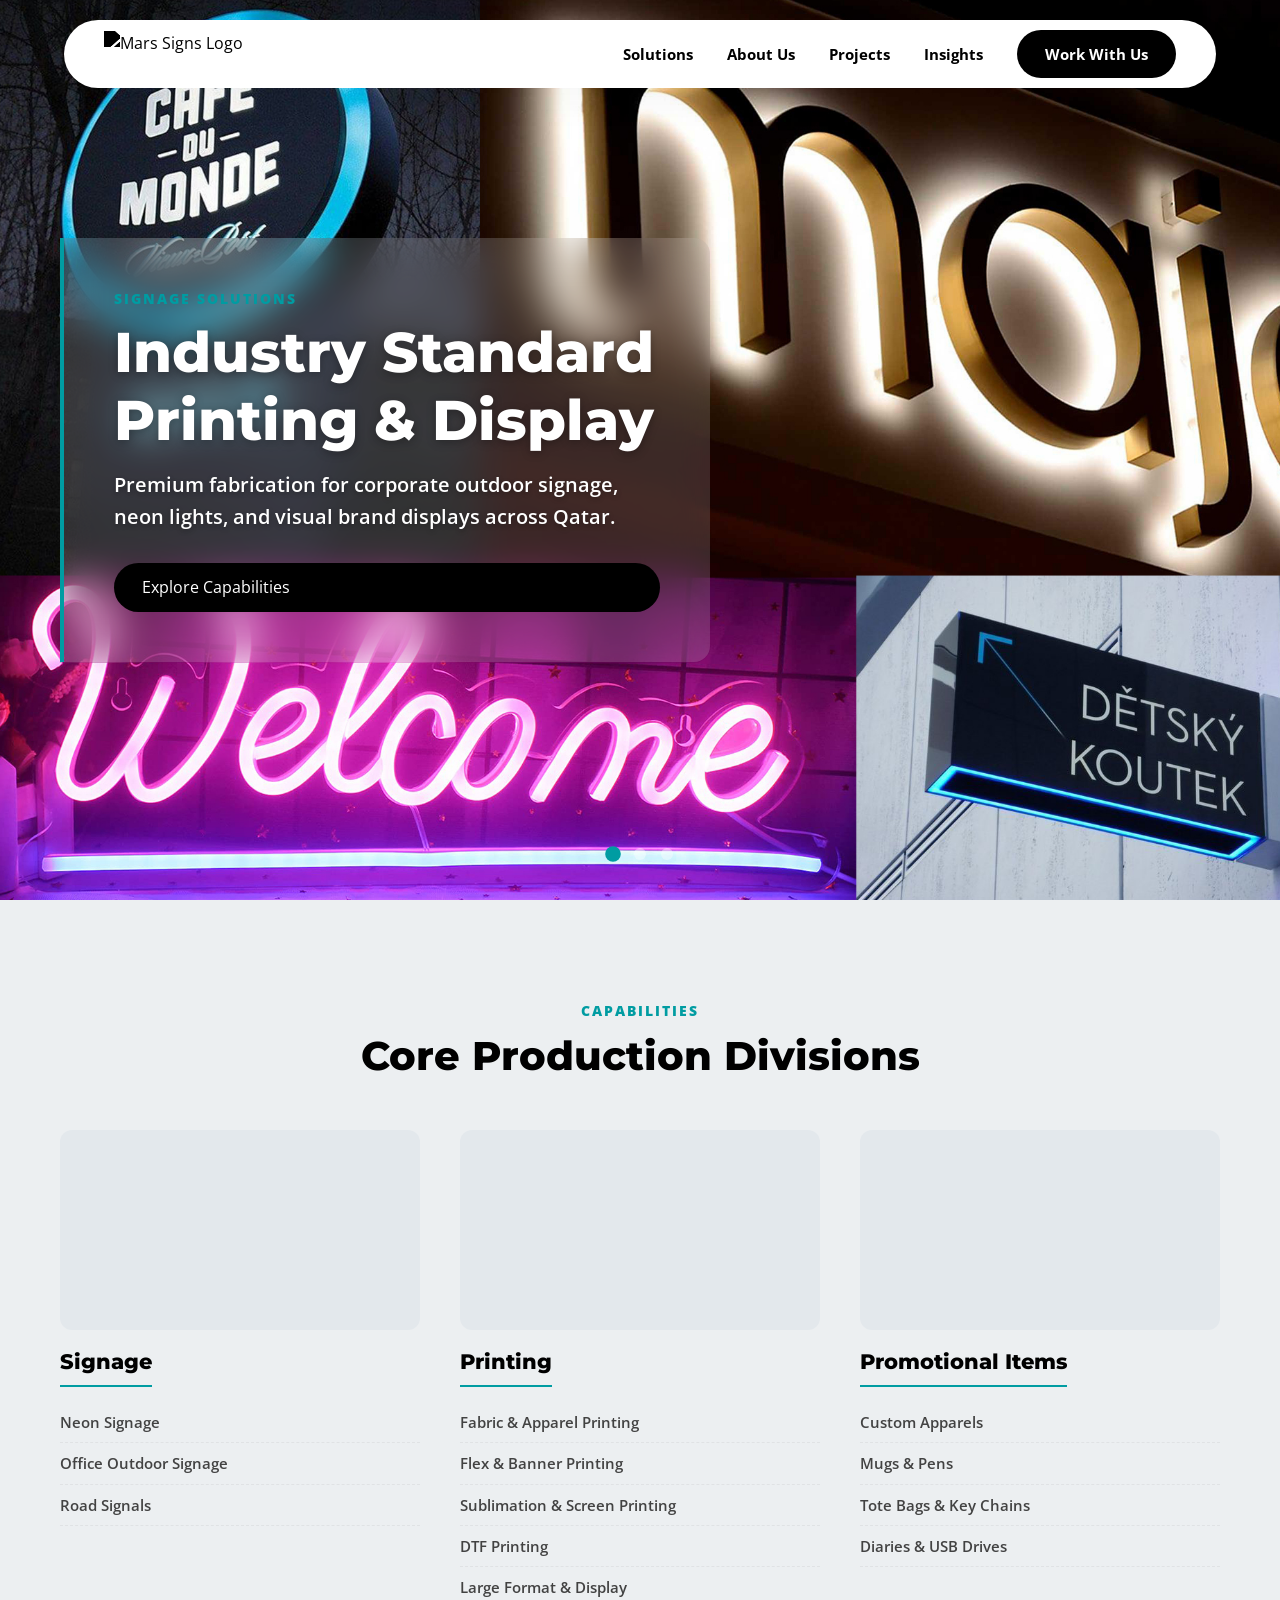
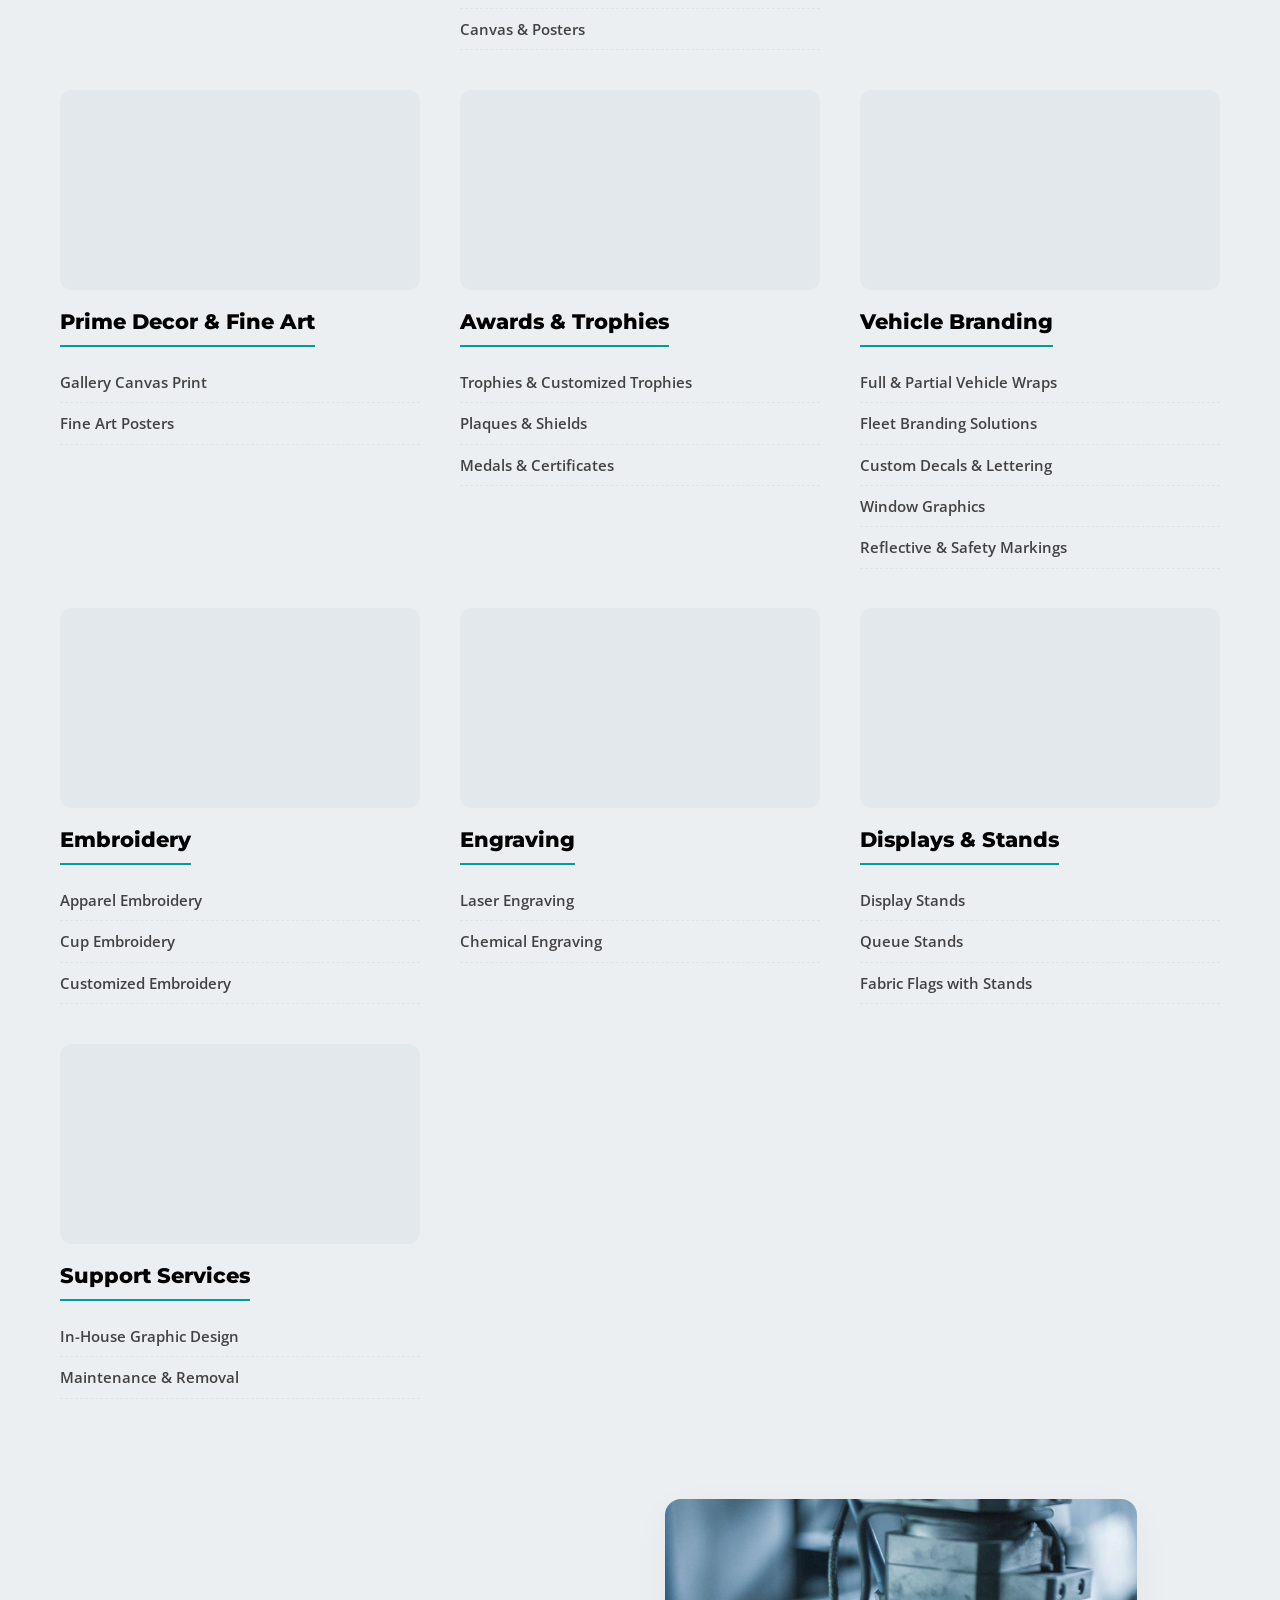
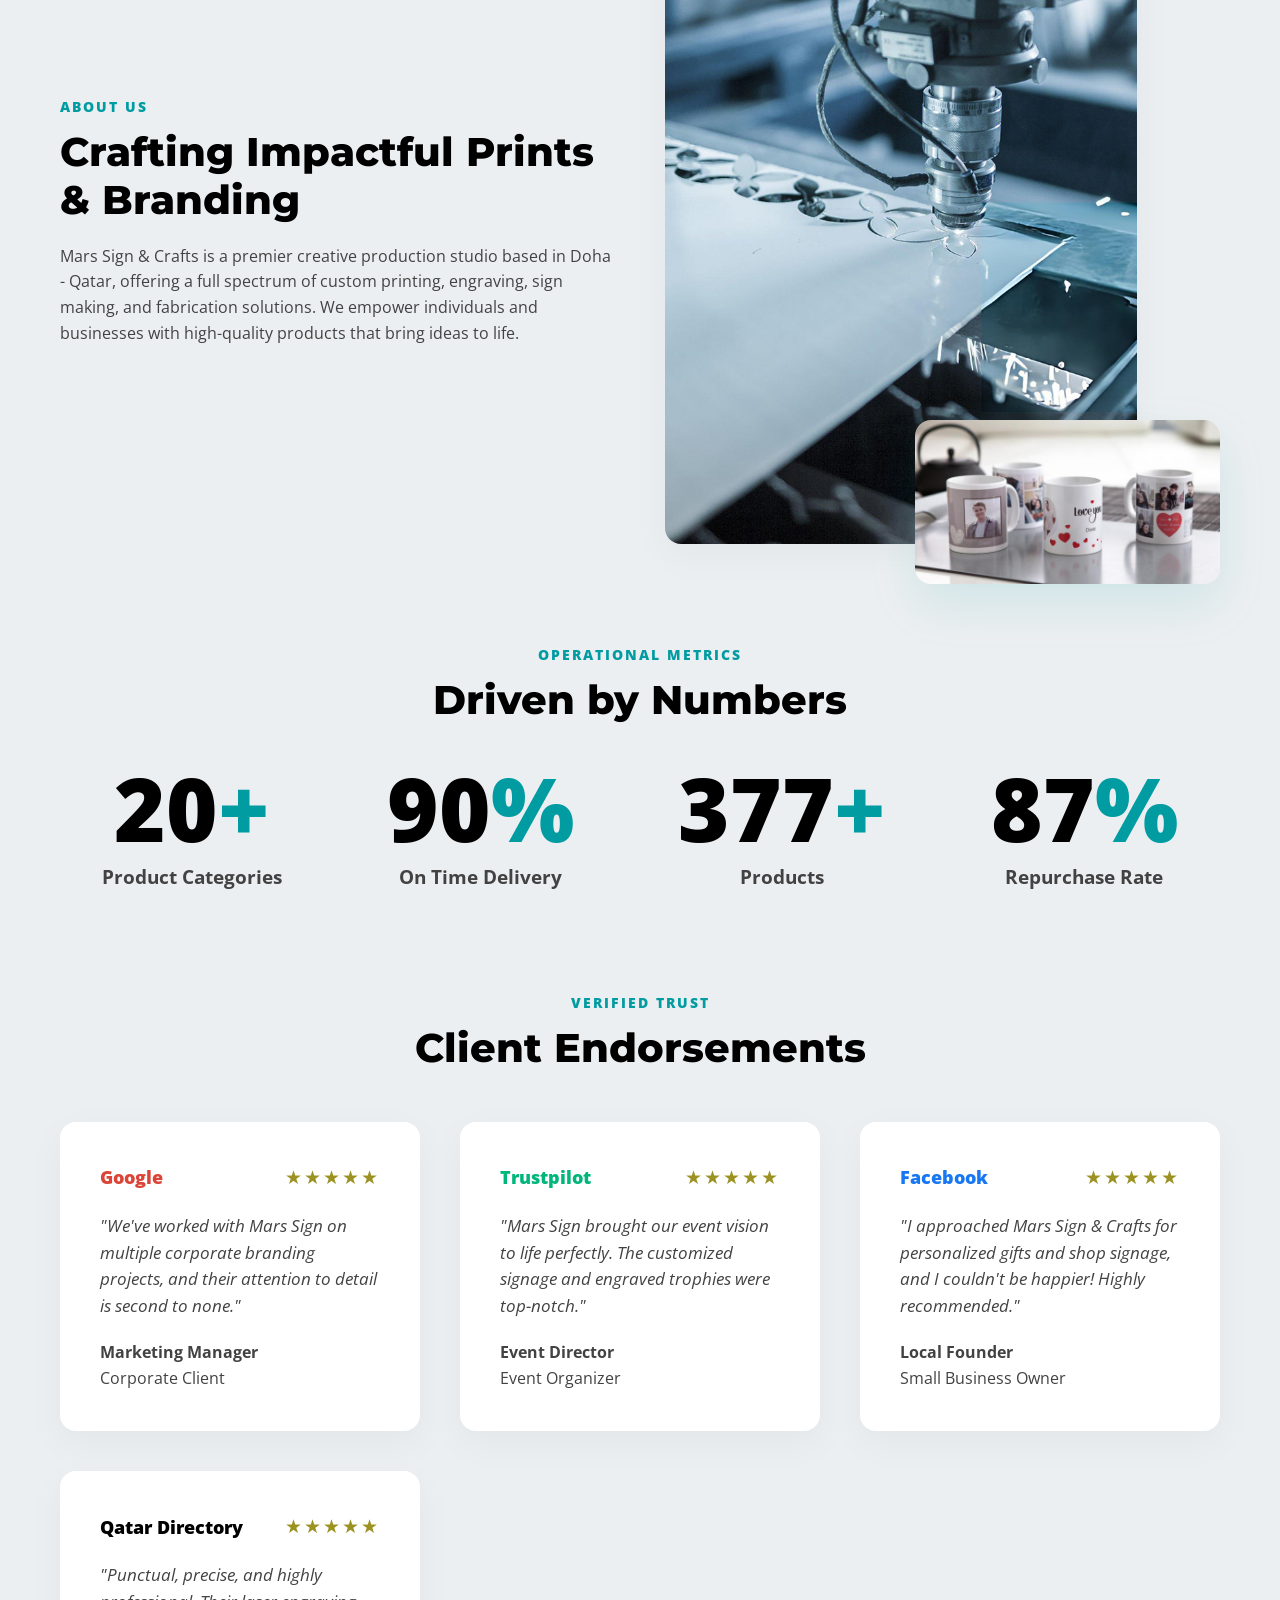
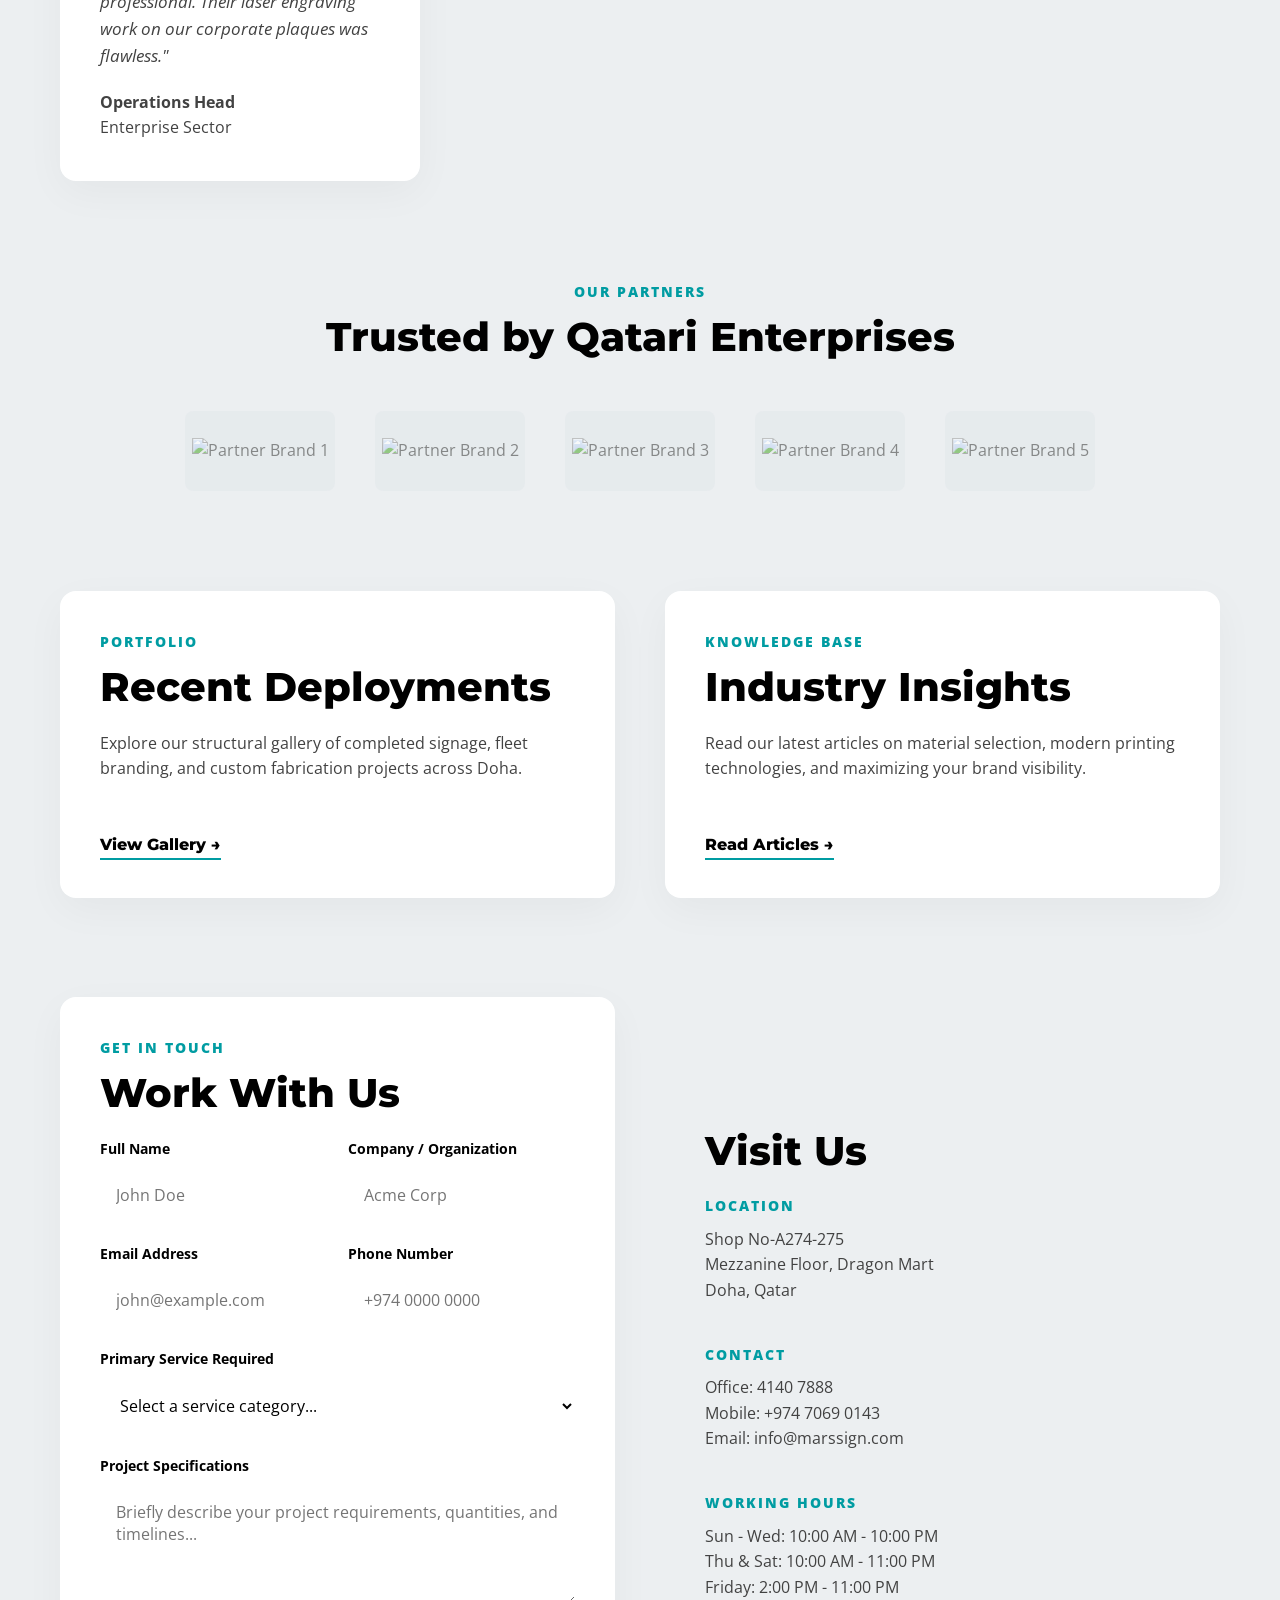
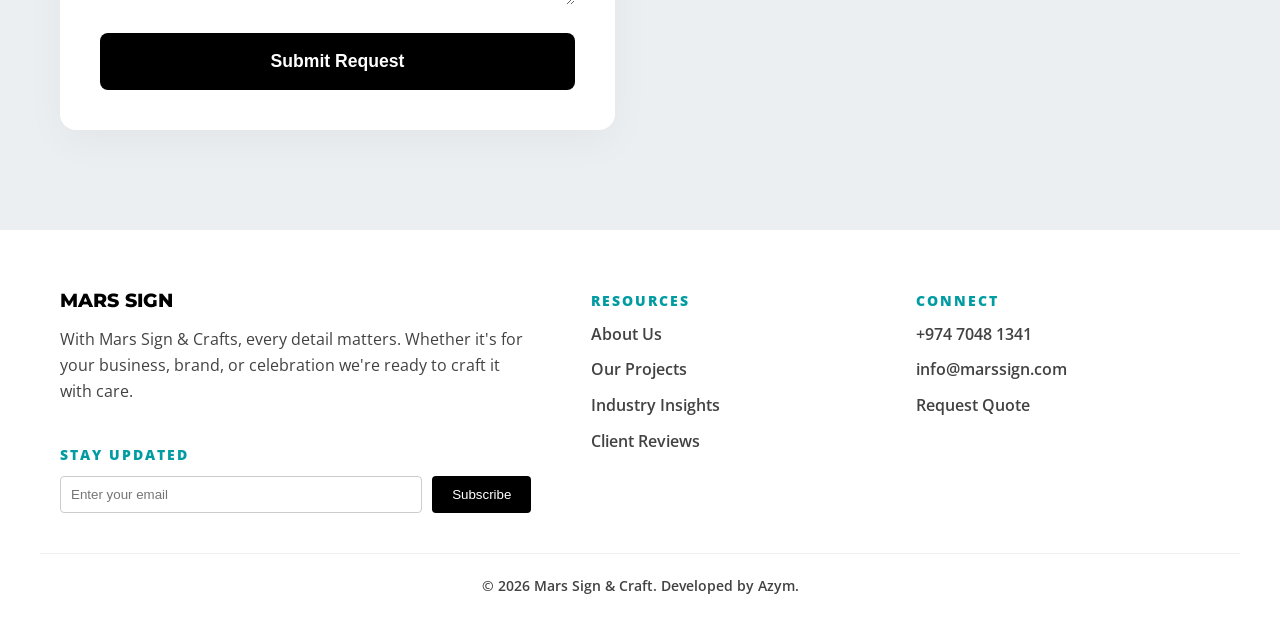
==== index.html @ 86142256 "new" ====
<!DOCTYPE html>
<html lang="en">
<head>
    <meta charset="UTF-8">
    <meta name="viewport" content="width=device-width, initial-scale=1">
    <title>Mars Sign & Craft | Signage, Mementos, Laser Engraving in Qatar</title>
    <meta name="description" content="Leading signage & fabrication company in Qatar - 3D signs, LED, digital printing, awards, laser engraving, CNC & custom fabrication.">
    
    <link rel="preconnect" href="https://fonts.googleapis.com">
    <link rel="preconnect" href="https://fonts.gstatic.com" crossorigin>
    <link href="https://fonts.googleapis.com/css2?family=Montserrat:wght@700;800&family=Open+Sans:wght@400;600&display=swap" rel="stylesheet">
    <link rel="stylesheet" href="style.css">
</head>
<body>

    <!-- Floating Curved Header -->
    <header id="main-header" class="floating-header">
        <div class="header-container">
            <a href="/" class="logo" aria-label="Mars Signs Home">
                <img src="https://marssigns.com/wp-content/uploads/2024/09/marssigns.png" alt="Mars Signs Logo" width="172" height="47" class="brand-logo">
            </a>
            <nav class="primary-nav">
                <a href="#solutions">Solutions</a>
                <a href="#about">About Us</a>
                <a href="/projects.html">Projects</a>
                <a href="/blog.html">Insights</a>
                <a href="#contact" class="btn-primary">Work With Us</a>
            </nav>
        </div>
    </header>

    <main>
        <!-- AUTO-PLAYING HERO CAROUSEL -->
        <section class="hero-carousel" id="hero">
            
            <div class="carousel-slide active">
                <div class="slide-image" style="background-image: url('/images/1920/20310649/hero1-3lc89tM31eQ0LFJB43EQIQ.jpg');"></div>
                <div class="container hero-content-wrapper">
                    <!-- Left-anchored, enlarged blurred card -->
                    <div class="blurred-card hero-text-card">
                        <p class="section-tag">SIGNAGE SOLUTIONS</p>
                        <h1 class="hero-title">Industry Standard Printing & Display</h1>
                        <p class="hero-desc">Premium fabrication for corporate outdoor signage, neon lights, and visual brand displays across Qatar.</p>
                        <a href="#solutions" class="btn-primary">Explore Capabilities</a>
                    </div>
                </div>
            </div>

            <div class="carousel-slide">
                <div class="slide-image" style="background-image: url('/images/1920/21343615/hero2-y1Uhj4rddDqx_7s7vuwSlA.jpg');"></div>
                <div class="container hero-content-wrapper">
                    <div class="blurred-card hero-text-card">
                        <p class="section-tag">HONOR CRAFT</p>
                        <h1 class="hero-title">Bespoke Recognition & Awards</h1>
                        <p class="hero-desc">Customized trophies, medals, and precision-cut plaques designed to celebrate elite corporate success.</p>
                        <a href="#solutions" class="btn-primary">Explore Capabilities</a>
                    </div>
                </div>
            </div>

            <div class="carousel-slide">
                <div class="slide-image" style="background-image: url('/images/1920/21343633/hero3-JCdHeGdqFXvNzEjaSs8ZBg.jpg');"></div>
                <div class="container hero-content-wrapper">
                    <div class="blurred-card hero-text-card">
                        <p class="section-tag">CUSTOM FABRICATION</p>
                        <h1 class="hero-title">Laser Engraving & Personalization</h1>
                        <p class="hero-desc">State-of-the-art laser finishing and chemical engraving for all your unique structural branding essentials.</p>
                        <a href="#solutions" class="btn-primary">Explore Capabilities</a>
                    </div>
                </div>
            </div>

            <div class="carousel-controls">
                <button class="control-dot active" aria-label="Slide 1"></button>
                <button class="control-dot" aria-label="Slide 2"></button>
                <button class="control-dot" aria-label="Slide 3"></button>
            </div>
        </section>

        <!-- CORE SOLUTIONS (Renamed to reduce repetition) -->
        <section class="container mt-100" id="solutions">
            <div class="text-center reveal-fade mb-50">
                <p class="section-tag">CAPABILITIES</p>
                <h2 class="section-title">Core Production Divisions</h2>
            </div>
            
            <div class="grid-container">
                <article class="transparent-card reveal-fade">
                    <div class="image-placeholder"></div>
                    <div class="card-content">
                        <h3 class="card-title">Signage</h3>
                        <ul>
                            <li>Neon Signage</li>
                            <li>Office Outdoor Signage</li>
                            <li>Road Signals</li>
                        </ul>
                    </div>
                </article>

                <article class="transparent-card reveal-fade">
                    <div class="image-placeholder"></div>
                    <div class="card-content">
                        <h3 class="card-title">Printing</h3>
                        <ul>
                            <li>Fabric & Apparel Printing</li>
                            <li>Flex & Banner Printing</li>
                            <li>Sublimation & Screen Printing</li>
                            <li>DTF Printing</li>
                            <li>Large Format & Display</li>
                            <li>Canvas & Posters</li>
                        </ul>
                    </div>
                </article>

                <article class="transparent-card reveal-fade">
                    <div class="image-placeholder"></div>
                    <div class="card-content">
                        <h3 class="card-title">Promotional Items</h3>
                        <ul>
                            <li>Custom Apparels</li>
                            <li>Mugs & Pens</li>
                            <li>Tote Bags & Key Chains</li>
                            <li>Diaries & USB Drives</li>
                        </ul>
                    </div>
                </article>

                <article class="transparent-card reveal-fade">
                    <div class="image-placeholder"></div>
                    <div class="card-content">
                        <h3 class="card-title">Prime Decor & Fine Art</h3>
                        <ul>
                            <li>Gallery Canvas Print</li>
                            <li>Fine Art Posters</li>
                        </ul>
                    </div>
                </article>

                <article class="transparent-card reveal-fade">
                    <div class="image-placeholder"></div>
                    <div class="card-content">
                        <h3 class="card-title">Awards & Trophies</h3>
                        <ul>
                            <li>Trophies & Customized Trophies</li>
                            <li>Plaques & Shields</li>
                            <li>Medals & Certificates</li>
                        </ul>
                    </div>
                </article>

                <article class="transparent-card reveal-fade">
                    <div class="image-placeholder"></div>
                    <div class="card-content">
                        <h3 class="card-title">Vehicle Branding</h3>
                        <ul>
                            <li>Full & Partial Vehicle Wraps</li>
                            <li>Fleet Branding Solutions</li>
                            <li>Custom Decals & Lettering</li>
                            <li>Window Graphics</li>
                            <li>Reflective & Safety Markings</li>
                        </ul>
                    </div>
                </article>

                <article class="transparent-card reveal-fade">
                    <div class="image-placeholder"></div>
                    <div class="card-content">
                        <h3 class="card-title">Embroidery</h3>
                        <ul>
                            <li>Apparel Embroidery</li>
                            <li>Cup Embroidery</li>
                            <li>Customized Embroidery</li>
                        </ul>
                    </div>
                </article>

                <article class="transparent-card reveal-fade">
                    <div class="image-placeholder"></div>
                    <div class="card-content">
                        <h3 class="card-title">Engraving</h3>
                        <ul>
                            <li>Laser Engraving</li>
                            <li>Chemical Engraving</li>
                        </ul>
                    </div>
                </article>

                <article class="transparent-card reveal-fade">
                    <div class="image-placeholder"></div>
                    <div class="card-content">
                        <h3 class="card-title">Displays & Stands</h3>
                        <ul>
                            <li>Display Stands</li>
                            <li>Queue Stands</li>
                            <li>Fabric Flags with Stands</li>
                        </ul>
                    </div>
                </article>

                <article class="transparent-card reveal-fade">
                    <div class="image-placeholder"></div>
                    <div class="card-content">
                        <h3 class="card-title">Support Services</h3>
                        <ul>
                            <li>In-House Graphic Design</li>
                            <li>Maintenance & Removal</li>
                        </ul>
                    </div>
                </article>
            </div>
        </section>

        <!-- ABOUT US -->
        <section class="container layout-grid mt-100" id="about">
            <div class="reveal-fade">
                <p class="section-tag">ABOUT US</p>
                <h2 class="section-title">Crafting Impactful Prints & Branding</h2>
                <p class="section-text">Mars Sign & Crafts is a premier creative production studio based in Doha - Qatar, offering a full spectrum of custom printing, engraving, sign making, and fabrication solutions. We empower individuals and businesses with high-quality products that bring ideas to life.</p>
            </div>
            <div class="image-stack reveal-fade">
                <img src="/images/690/20311753/about-img-bJDGSFu6x6q4_xgFaM92vQ.jpg" alt="Our workshop" class="img-main" loading="lazy">
                <img src="/images/660/20313425/about-img-pprinted-mugs-rQmVnCX6D2Kyp78JpXd5ag.jpg" alt="Printed merchandise samples" class="img-secondary" loading="lazy">
            </div>
        </section>

        <!-- STATS -->
        <section class="container mt-100 mb-100" id="metrics">
            <div class="text-center reveal-fade">
                <p class="section-tag">OPERATIONAL METRICS</p>
                <h2 class="section-title">Driven by Numbers</h2>
                
                <div class="stats-grid mt-40">
                    <div class="transparent-stat">
                        <span class="stat-num" data-target="20">0</span><span class="stat-plus">+</span>
                        <span class="stat-label">Product Categories</span>
                    </div>
                    <div class="transparent-stat">
                        <span class="stat-num" data-target="99">0</span><span class="stat-plus">%</span>
                        <span class="stat-label">On Time Delivery</span>
                    </div>
                    <div class="transparent-stat">
                        <span class="stat-num" data-target="500">0</span><span class="stat-plus">+</span>
                        <span class="stat-label">Products</span>
                    </div>
                    <div class="transparent-stat">
                        <span class="stat-num" data-target="85">0</span><span class="stat-plus">%</span>
                        <span class="stat-label">Repurchase Rate</span>
                    </div>
                </div>
            </div>
        </section>

        <!-- REVIEWS -->
        <section class="container mt-100" id="proof">
            <div class="text-center reveal-fade mb-50">
                <p class="section-tag">VERIFIED TRUST</p>
                <h2 class="section-title">Client Endorsements</h2>
            </div>
            <div class="grid-container reveal-fade">
                <blockquote class="review-card">
                    <div class="review-header">
                        <span class="platform-name google">Google</span>
                        <div class="rating">★★★★★</div>
                    </div>
                    <p class="review-text">"We've worked with Mars Sign on multiple corporate branding projects, and their attention to detail is second to none."</p>
                    <footer>
                        <strong>Marketing Manager</strong><br>
                        <span>Corporate Client</span>
                    </footer>
                </blockquote>
                
                <blockquote class="review-card">
                    <div class="review-header">
                        <span class="platform-name trustpilot">Trustpilot</span>
                        <div class="rating">★★★★★</div>
                    </div>
                    <p class="review-text">"Mars Sign brought our event vision to life perfectly. The customized signage and engraved trophies were top-notch."</p>
                    <footer>
                        <strong>Event Director</strong><br>
                        <span>Event Organizer</span>
                    </footer>
                </blockquote>

                <blockquote class="review-card">
                    <div class="review-header">
                        <span class="platform-name facebook">Facebook</span>
                        <div class="rating">★★★★★</div>
                    </div>
                    <p class="review-text">"I approached Mars Sign & Crafts for personalized gifts and shop signage, and I couldn't be happier! Highly recommended."</p>
                    <footer>
                        <strong>Local Founder</strong><br>
                        <span>Small Business Owner</span>
                    </footer>
                </blockquote>
                
                <blockquote class="review-card">
                    <div class="review-header">
                        <span class="platform-name qatar-dir">Qatar Directory</span>
                        <div class="rating">★★★★★</div>
                    </div>
                    <p class="review-text">"Punctual, precise, and highly professional. Their laser engraving work on our corporate plaques was flawless."</p>
                    <footer>
                        <strong>Operations Head</strong><br>
                        <span>Enterprise Sector</span>
                    </footer>
                </blockquote>
            </div>
        </section>

        <!-- NOTABLE BRANDS / PARTNERS -->
        <section class="container mt-100" id="partners">
            <div class="text-center reveal-fade mb-50">
                <p class="section-tag">OUR PARTNERS</p>
                <h2 class="section-title">Trusted by Qatari Enterprises</h2>
            </div>
            <div class="brands-grid reveal-fade">
                <!-- Replace src with actual client logos -->
                <div class="brand-logo-wrapper"><img src="/images/placeholder-logo1.svg" alt="Partner Brand 1" loading="lazy"></div>
                <div class="brand-logo-wrapper"><img src="/images/placeholder-logo2.svg" alt="Partner Brand 2" loading="lazy"></div>
                <div class="brand-logo-wrapper"><img src="/images/placeholder-logo3.svg" alt="Partner Brand 3" loading="lazy"></div>
                <div class="brand-logo-wrapper"><img src="/images/placeholder-logo4.svg" alt="Partner Brand 4" loading="lazy"></div>
                <div class="brand-logo-wrapper"><img src="/images/placeholder-logo5.svg" alt="Partner Brand 5" loading="lazy"></div>
            </div>
        </section>

        <!-- RESOURCES (Projects & Blogs Routing) -->
        <section class="container layout-grid mt-100" id="resources">
            <div class="floating-card interactive-card p-40 reveal-fade" onclick="location.href='/projects.html'">
                <p class="section-tag">PORTFOLIO</p>
                <h2 class="section-title">Recent Deployments</h2>
                <p class="mb-50">Explore our structural gallery of completed signage, fleet branding, and custom fabrication projects across Doha.</p>
                <a href="/projects.html" class="btn-secondary">View Gallery &rarr;</a>
            </div>
            <div class="floating-card interactive-card p-40 reveal-fade" onclick="location.href='/blog.html'">
                <p class="section-tag">KNOWLEDGE BASE</p>
                <h2 class="section-title">Industry Insights</h2>
                <p class="mb-50">Read our latest articles on material selection, modern printing technologies, and maximizing your brand visibility.</p>
                <a href="/blog.html" class="btn-secondary">Read Articles &rarr;</a>
            </div>
        </section>

        <!-- INFORMATIVE CONTACT SECTION -->
        <section class="container layout-grid mt-100 mb-100" id="contact">
            <div class="floating-card reveal-fade">
                <p class="section-tag">GET IN TOUCH</p>
                <h2 class="section-title">Work With Us</h2>
                <form class="minimal-form" id="contactForm" action="api.php" method="POST">
                    <div class="form-row">
                        <div class="form-group">
                            <label for="name">Full Name</label>
                            <input type="text" id="name" name="name" required placeholder="John Doe">
                        </div>
                        <div class="form-group">
                            <label for="company">Company / Organization</label>
                            <input type="text" id="company" name="company" placeholder="Acme Corp">
                        </div>
                    </div>
                    <div class="form-row">
                        <div class="form-group">
                            <label for="email">Email Address</label>
                            <input type="email" id="email" name="email" required placeholder="john@example.com">
                        </div>
                        <div class="form-group">
                            <label for="phone">Phone Number</label>
                            <input type="tel" id="phone" name="phone" required placeholder="+974 0000 0000">
                        </div>
                    </div>
                    <div class="form-group">
                        <label for="service">Primary Service Required</label>
                        <select id="service" name="service" required>
                            <option value="">Select a service category...</option>
                            <option value="Signage">Signage Solutions</option>
                            <option value="Printing">Printing Services</option>
                            <option value="Vehicle Branding">Vehicle Branding</option>
                            <option value="Awards">Awards & Mementos</option>
                            <option value="Other">Other / Custom Fabrication</option>
                        </select>
                    </div>
                    <div class="form-group">
                        <label for="details">Project Specifications</label>
                        <textarea id="details" name="details" rows="4" placeholder="Briefly describe your project requirements, quantities, and timelines..."></textarea>
                    </div>
                    <button type="submit" class="btn-submit">Submit Request</button>
                </form>
            </div>
            <div class="reveal-fade pl-40">
                <h2 class="section-title">Visit Us</h2>
                <div class="contact-details">
                    <div class="detail-item">
                        <p class="section-tag">LOCATION</p>
                        <p>Shop No-A274-275<br>Mezzanine Floor, Dragon Mart<br>Doha, Qatar</p>
                    </div>
                    <div class="detail-item mt-40">
                        <p class="section-tag">CONTACT</p>
                        <p>Office: 4140 7888<br>Mobile: +974 7069 0143<br>Email: info@marssign.com</p>
                    </div>
                    <div class="detail-item mt-40">
                        <p class="section-tag">WORKING HOURS</p>
                        <p>Sun - Wed: 10:00 AM - 10:00 PM<br>Thu & Sat: 10:00 AM - 11:00 PM<br>Friday: 2:00 PM - 11:00 PM</p>
                    </div>
                </div>
            </div>
        </section>
    </main>

    <!-- INFORMATIVE FOOTER -->
    <footer class="footer">
        <div class="container footer-grid reveal-fade">
            <div class="footer-brand">
                <h3>MARS SIGN</h3>
                <p>With Mars Sign & Crafts, every detail matters. Whether it's for your business, brand, or celebration we're ready to craft it with care.</p>
                <div class="newsletter-signup mt-40">
                    <p class="section-tag">STAY UPDATED</p>
                    <form action="api.php" method="POST" style="display:flex; gap: 10px; margin-top: 10px;">
                        <input type="email" placeholder="Enter your email" required style="padding: 10px; border-radius: 4px; border: 1px solid #ccc; width: 100%;">
                        <button type="submit" class="btn-primary" style="padding: 10px 20px; border-radius: 4px;">Subscribe</button>
                    </form>
                </div>
            </div>
            <nav class="footer-nav" style="display: grid; grid-template-columns: 1fr 1fr; gap: 20px;">
                <div class="footer-col">
                    <p class="section-tag">RESOURCES</p>
                    <ul>
                        <li><a href="#about">About Us</a></li>
                        <li><a href="/projects.html">Our Projects</a></li>
                        <li><a href="/blog.html">Industry Insights</a></li>
                        <li><a href="#proof">Client Reviews</a></li>
                    </ul>
                </div>
                <div class="footer-col">
                    <p class="section-tag">CONNECT</p>
                    <ul>
                        <li><a href="tel:+97470481341">+974 7048 1341</a></li>
                        <li><a href="mailto:info@marssign.com">info@marssign.com</a></li>
                        <li><a href="#contact">Request Quote</a></li>
                    </ul>
                </div>
            </nav>
        </div>
        <div class="footer-bottom container">
            <p>© 2026 Mars Sign & Craft. Developed by Azym.</p>
        </div>
    </footer>

    <script src="app.js"></script>
</body>
</html>
---- style.css ----
/* ==========================================================================
   MARSSIGN - MINIMALIST DESIGN SYSTEM & TRANSPARENT LAYOUTS
   ========================================================================== */

:root {
    --bg-silver: #ECEFF1;
    --pure-white: #FFFFFF;
    --text-heading: #000000;
    --text-body: #424242;
    --accent-teal: #009CA2;
    --accent-gold: #9C9221;
    --shadow-elevation: 0 12px 40px rgba(0, 0, 0, 0.04);
    --shadow-hover: 0 20px 50px rgba(0, 156, 162, 0.12);
    --input-bg: #E3E8EC;
}

* { margin: 0; padding: 0; box-sizing: border-box; border: none; }

body { background-color: var(--bg-silver); color: var(--text-body); font-family: 'Open Sans', sans-serif; line-height: 1.6; overflow-x: hidden; -webkit-font-smoothing: antialiased; }
h1, h2, h3, h4, h5, h6 { color: var(--text-heading); font-family: 'Montserrat', sans-serif; font-weight: 800; line-height: 1.2; }
a { text-decoration: none; color: inherit; }
ul { list-style: none; }
img { max-width: 100%; display: block; }

/* Utilities */
.container { max-width: 1200px; margin: 0 auto; padding: 0 20px; }
.text-center { text-align: center; }
.p-0 { padding: 0 !important; }
.p-40 { padding: 40px !important; }
.mb-0 { margin-bottom: 0 !important; }
.mb-50 { margin-bottom: 50px; }
.mt-40 { margin-top: 40px; }
.mt-100 { margin-top: 100px; }
.mb-100 { margin-bottom: 100px; }
.pl-40 { padding-left: 40px; }

/* ==========================================================================
   FLOATING WHITE CARDS
   ========================================================================== */
.floating-card { background-color: var(--pure-white); border-radius: 16px; box-shadow: var(--shadow-elevation); padding: 40px; position: relative; z-index: 2; }
.interactive-card { transition: transform 0.4s cubic-bezier(0.16, 1, 0.3, 1), box-shadow 0.4s ease; cursor: pointer; }
.interactive-card:hover { transform: translateY(-8px); box-shadow: var(--shadow-hover); }

/* ==========================================================================
   HEADER
   ========================================================================== */
.floating-header {
    position: fixed; top: 20px; left: 50%; transform: translateX(-50%);
    width: 90%; max-width: 1200px; background: var(--pure-white);
    border-radius: 40px; box-shadow: var(--shadow-elevation); z-index: 9999;
    transition: width 0.4s ease, top 0.4s ease, border-radius 0.4s ease;
}
.header-container { display: flex; justify-content: space-between; align-items: center; padding: 10px 40px; }
.brand-logo { filter: invert(1) brightness(0); } 
.primary-nav a { font-weight: 700; margin-left: 30px; font-size: 0.95rem; transition: color 0.2s ease; color: var(--text-heading); }
.primary-nav a:hover, .primary-nav a.active { color: var(--accent-teal); }
.btn-primary { background: var(--text-heading); color: var(--pure-white) !important; padding: 12px 28px; border-radius: 30px; display: inline-block; transition: background 0.3s ease; }
.btn-primary:hover { background: var(--accent-teal); }
.btn-secondary { color: var(--text-heading); font-weight: 800; font-family: 'Montserrat', sans-serif; border-bottom: 2px solid var(--accent-teal); padding-bottom: 4px; transition: color 0.3s ease;}
.btn-secondary:hover { color: var(--accent-teal); }

/* ==========================================================================
   AUTO-PLAYING HERO CAROUSEL (Enlarged, Anchored Left)
   ========================================================================== */
.hero-carousel { position: relative; width: 100%; height: 100vh; overflow: hidden; background-color: var(--bg-silver); }
.carousel-slide { position: absolute; top: 0; left: 0; width: 100%; height: 100%; opacity: 0; transition: opacity 1s ease-in-out; display: flex; align-items: center; z-index: 1; }
.carousel-slide.active { opacity: 1; z-index: 2; }
.slide-image { position: absolute; top: 0; left: 0; width: 100%; height: 100%; background-size: cover; background-position: center; transform: scale(1.05); transition: transform 6s ease-out; }
.carousel-slide.active .slide-image { transform: scale(1); }
.hero-content-wrapper { position: relative; z-index: 3; display: flex; justify-content: flex-start; width: 100%; }

.hero-text-card {
    width: 100%;
    max-width: 650px; /* Enlarged Width */
    min-height: 35vh; /* Enlarged Height */
    display: flex;
    flex-direction: column;
    justify-content: center;
    padding: 50px;
    background: rgba(255, 255, 255, 0.15); 
    backdrop-filter: blur(20px); -webkit-backdrop-filter: blur(20px);
    border-left: 4px solid var(--accent-teal);
    border-radius: 0 16px 16px 0;
    opacity: 0; transform: translateX(-30px); transition: all 1s cubic-bezier(0.16, 1, 0.3, 1) 0.3s;
}
.carousel-slide.active .hero-text-card { opacity: 1; transform: translateX(0); }
.hero-title { font-size: 3.5rem; margin-bottom: 15px; color: var(--pure-white); text-shadow: 0 2px 10px rgba(0,0,0,0.3);}
.hero-desc { font-size: 1.25rem; margin-bottom: 30px; color: var(--pure-white); font-weight: 600; text-shadow: 0 2px 5px rgba(0,0,0,0.3); line-height: 1.6;}

.carousel-controls { position: absolute; bottom: 40px; left: 50%; transform: translateX(-50%); z-index: 10; display: flex; gap: 15px; }
.control-dot { width: 12px; height: 12px; border-radius: 50%; background: rgba(255,255,255,0.4); cursor: pointer; transition: all 0.3s ease; }
.control-dot.active { background: var(--accent-teal); transform: scale(1.3); }

/* ==========================================================================
   TRANSPARENT CARDS & LAYOUTS
   ========================================================================== */
.section-tag { color: var(--accent-teal); font-weight: 800; font-size: 0.85rem; letter-spacing: 2px; margin-bottom: 10px; text-transform: uppercase; }
.section-title { font-size: 2.5rem; margin-bottom: 20px; }

.layout-grid { display: grid; grid-template-columns: 1fr 1fr; gap: 50px; align-items: center;}
.grid-container { display: grid; grid-template-columns: repeat(auto-fit, minmax(280px, 1fr)); gap: 40px; }

.transparent-card { background: transparent; padding: 0; transition: transform 0.4s ease; }
.transparent-card:hover { transform: translateY(-5px); }
.image-placeholder { width: 100%; height: 200px; background-color: var(--input-bg); border-radius: 12px; margin-bottom: 20px; }
.card-title { font-size: 1.3rem; margin-bottom: 15px; color: var(--text-heading); border-bottom: 2px solid var(--accent-teal); padding-bottom: 10px; display: inline-block;}
.card-content ul li { padding: 8px 0; font-size: 0.95rem; font-weight: 600; color: var(--text-body); border-bottom: 1px dashed rgba(0,0,0,0.05);}

.image-stack { position: relative; }
.img-main { border-radius: 16px; width: 85%; box-shadow: var(--shadow-elevation);}
.img-secondary { position: absolute; bottom: -40px; right: 0; width: 55%; border-radius: 16px; box-shadow: var(--shadow-hover);}

/* Brands Grid */
.brands-grid { display: flex; justify-content: center; align-items: center; flex-wrap: wrap; gap: 40px; }
.brand-logo-wrapper { width: 150px; height: 80px; background: var(--input-bg); border-radius: 8px; display: flex; justify-content: center; align-items: center; opacity: 0.6; transition: opacity 0.3s ease;}
.brand-logo-wrapper:hover { opacity: 1; }

/* ==========================================================================
   GIANT DYNAMIC METRICS
   ========================================================================== */
.stats-grid { display: flex; justify-content: space-around; flex-wrap: wrap; gap: 20px; }
.transparent-stat { text-align: center; }
.stat-num, .stat-plus { font-size: 5.5rem; font-weight: 800; color: var(--text-heading); line-height: 1; }
.stat-plus { color: var(--accent-teal); }
.stat-label { display: block; font-weight: 700; color: var(--text-body); font-size: 1.2rem; margin-top: 10px;}

/* ==========================================================================
   REVIEW CARDS
   ========================================================================== */
.review-card { background: var(--pure-white); padding: 40px; border-radius: 16px; box-shadow: var(--shadow-elevation); }
.review-header { display: flex; justify-content: space-between; align-items: center; margin-bottom: 20px; }
.platform-name { font-weight: 800; font-size: 1.1rem; }
.google { color: #DB4437; }
.trustpilot { color: #00B67A; }
.facebook { color: #1877F2; }
.qatar-dir { color: var(--text-heading); }
.rating { color: var(--accent-gold); letter-spacing: 2px; font-size: 1.2rem; }
.review-text { font-style: italic; margin: 20px 0; color: var(--text-body); font-size: 1.05rem;}

/* ==========================================================================
   INFORMATIVE FORMS
   ========================================================================== */
.minimal-form { display: flex; flex-direction: column; gap: 20px; margin-top: 20px;}
.form-row { display: grid; grid-template-columns: 1fr 1fr; gap: 20px; }
.form-group label { font-weight: 700; font-size: 0.9rem; margin-bottom: 8px; display: block; color: var(--text-heading);}
.form-group input, .form-group select, .form-group textarea { 
    width: 100%; background: var(--pure-white); color: var(--text-heading); 
    padding: 16px; border-radius: 8px; transition: box-shadow 0.3s ease; 
    font-family: 'Open Sans', sans-serif; font-size: 1rem;
}
.form-group input:focus, .form-group select:focus, .form-group textarea:focus { outline: none; box-shadow: var(--shadow-hover); }
.btn-submit { background: var(--text-heading); color: var(--pure-white); padding: 18px; border-radius: 8px; font-weight: 800; cursor: pointer; transition: background 0.3s ease; font-size: 1.1rem;}
.btn-submit:hover { background: var(--accent-teal); }

/* ==========================================================================
   FOOTER
   ========================================================================== */
.footer { background: var(--pure-white); margin-top: 100px; padding: 60px 0 20px; }
.footer-grid { display: grid; grid-template-columns: 1.5fr 2fr; gap: 60px; border-bottom: 1px solid var(--bg-silver); padding-bottom: 40px; margin-bottom: 20px; }
.footer-brand h3 { margin-bottom: 15px; color: var(--text-heading); }
.footer-col h4 { margin-bottom: 20px; color: var(--accent-teal); }
.footer-col li { margin-bottom: 10px; font-weight: 600; }
.footer-col a:hover { color: var(--accent-teal); }
.footer-bottom { text-align: center; font-weight: 600; font-size: 0.9rem; }

/* ==========================================================================
   SUBTLE MOTION LOGIC
   ========================================================================== */
.reveal-fade {
    opacity: 0; 
    /* Subdued Z-axis lift */
    transform: translate3d(0, 15px, 0); 
    /* Extended cubic easing for a smoother, slower entrance */
    transition: opacity 1s cubic-bezier(0.25, 1, 0.5, 1), transform 1s cubic-bezier(0.25, 1, 0.5, 1);
    will-change: opacity, transform;
}
.reveal-fade.in-view { opacity: 1; transform: translate3d(0, 0, 0); }

@media (max-width: 900px) {
    .layout-grid { grid-template-columns: 1fr; margin: 60px auto; }
    .hero-content-wrapper { justify-content: center; }
    .hero-text-card { padding: 30px; margin-top: 80px; transform: translateX(0); border-left: none; border-bottom: 4px solid var(--accent-teal); border-radius: 16px;}
    .hero-title { font-size: 2.2rem; }
    .header-container { flex-direction: column; padding: 15px; }
    .floating-header { width: 95%; border-radius: 20px; }
    .form-row, .footer-grid { grid-template-columns: 1fr; }
    .pl-40 { padding-left: 0; }
    .stat-num, .stat-plus { font-size: 4rem; }

    /* ==========================================================================
   FAQ ACCORDION (Minimalist Mechanics)
   ========================================================================== */
.faq-accordion details {
    margin-bottom: 10px;
}
.faq-accordion summary {
    font-size: 1.1rem;
    font-weight: 700;
    color: var(--text-heading);
    cursor: pointer;
    list-style: none; /* Removes default arrow in modern browsers */
    position: relative;
    padding-right: 30px;
}
.faq-accordion summary::-webkit-details-marker {
    display: none; /* Removes default arrow in older WebKit */
}
.faq-accordion summary::after {
    content: '+';
    position: absolute;
    right: 0;
    top: 50%;
    transform: translateY(-50%);
    font-size: 1.5rem;
    color: var(--accent-teal);
    transition: transform 0.3s ease;
}
.faq-accordion details[open] summary::after {
    content: '−';
    transform: translateY(-50%) rotate(180deg);
}
.faq-answer {
    padding-top: 15px;
    font-size: 0.95rem;
    color: var(--text-body);
    line-height: 1.6;
    animation: sub-content-fade 0.4s ease-out forwards;
}

@keyframes sub-content-fade {
    0% { opacity: 0; transform: translateY(-10px); }
    100% { opacity: 1; transform: translateY(0); }
}
}
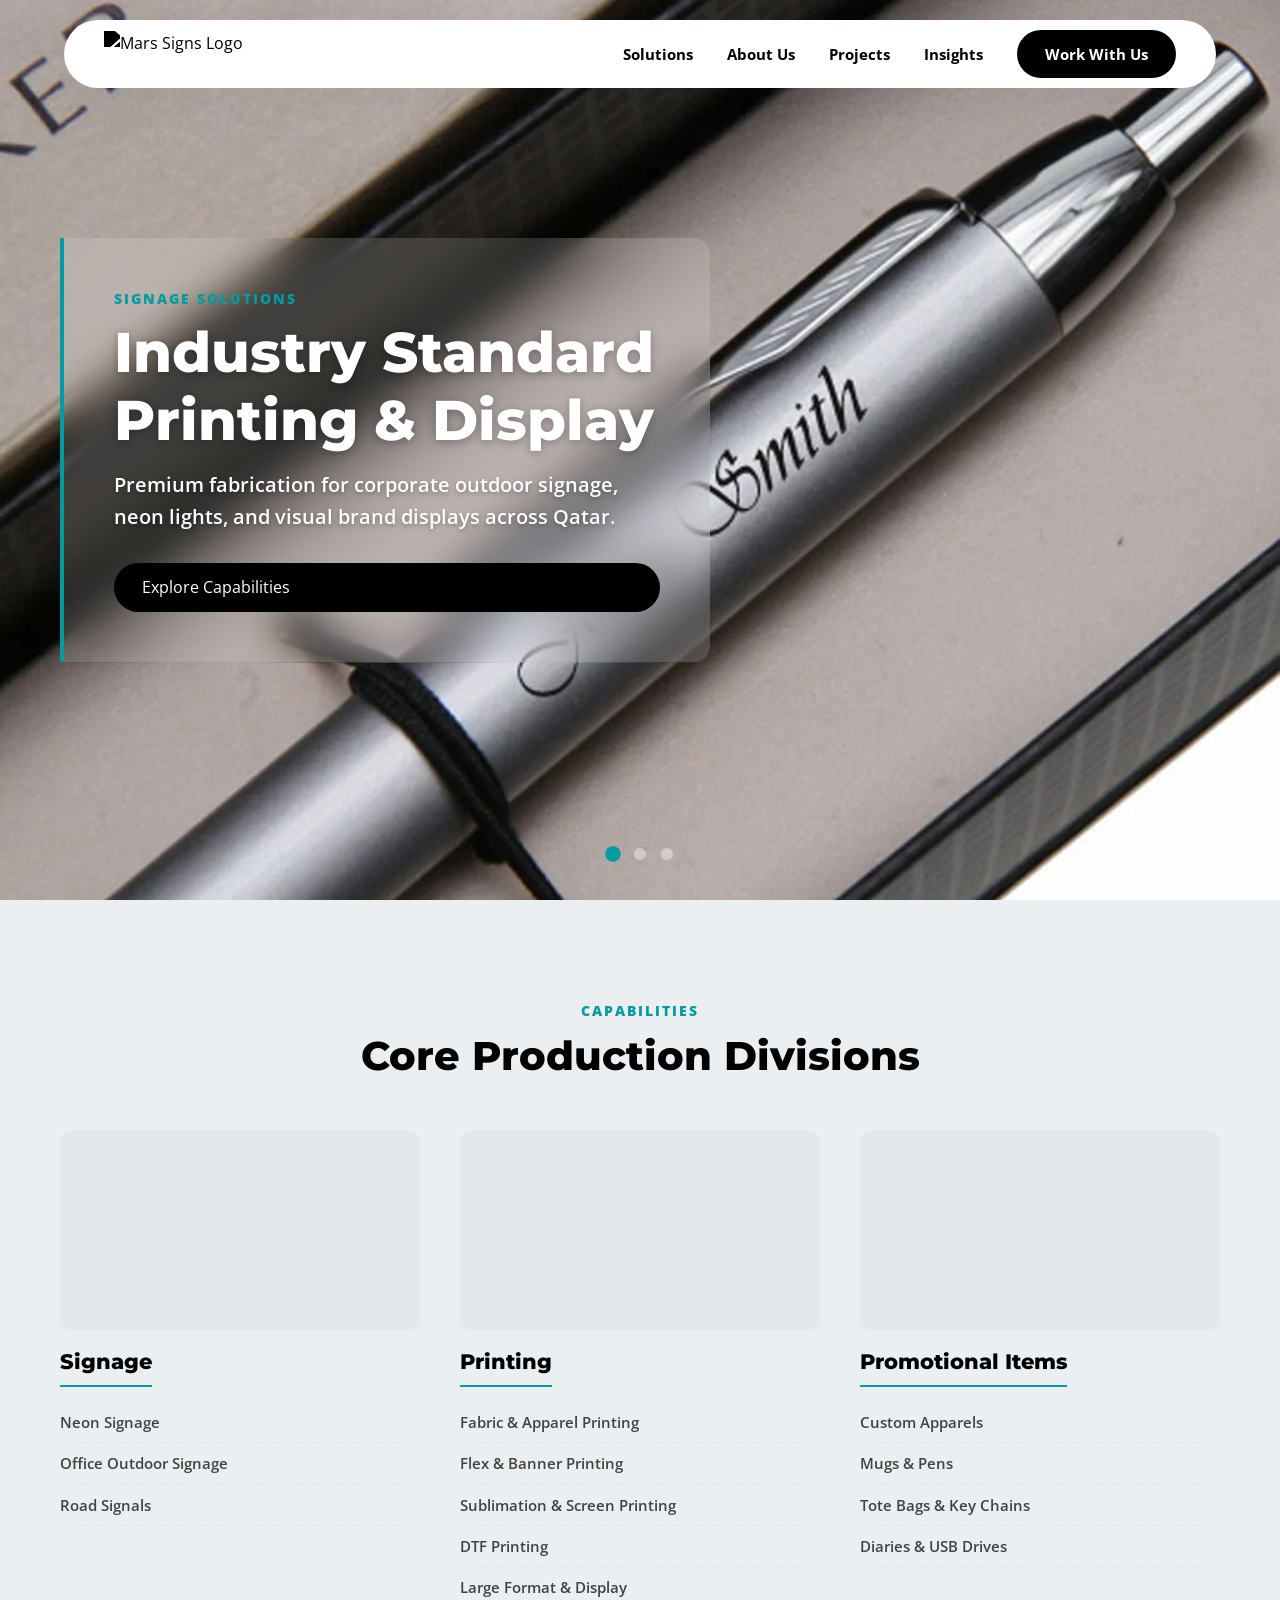
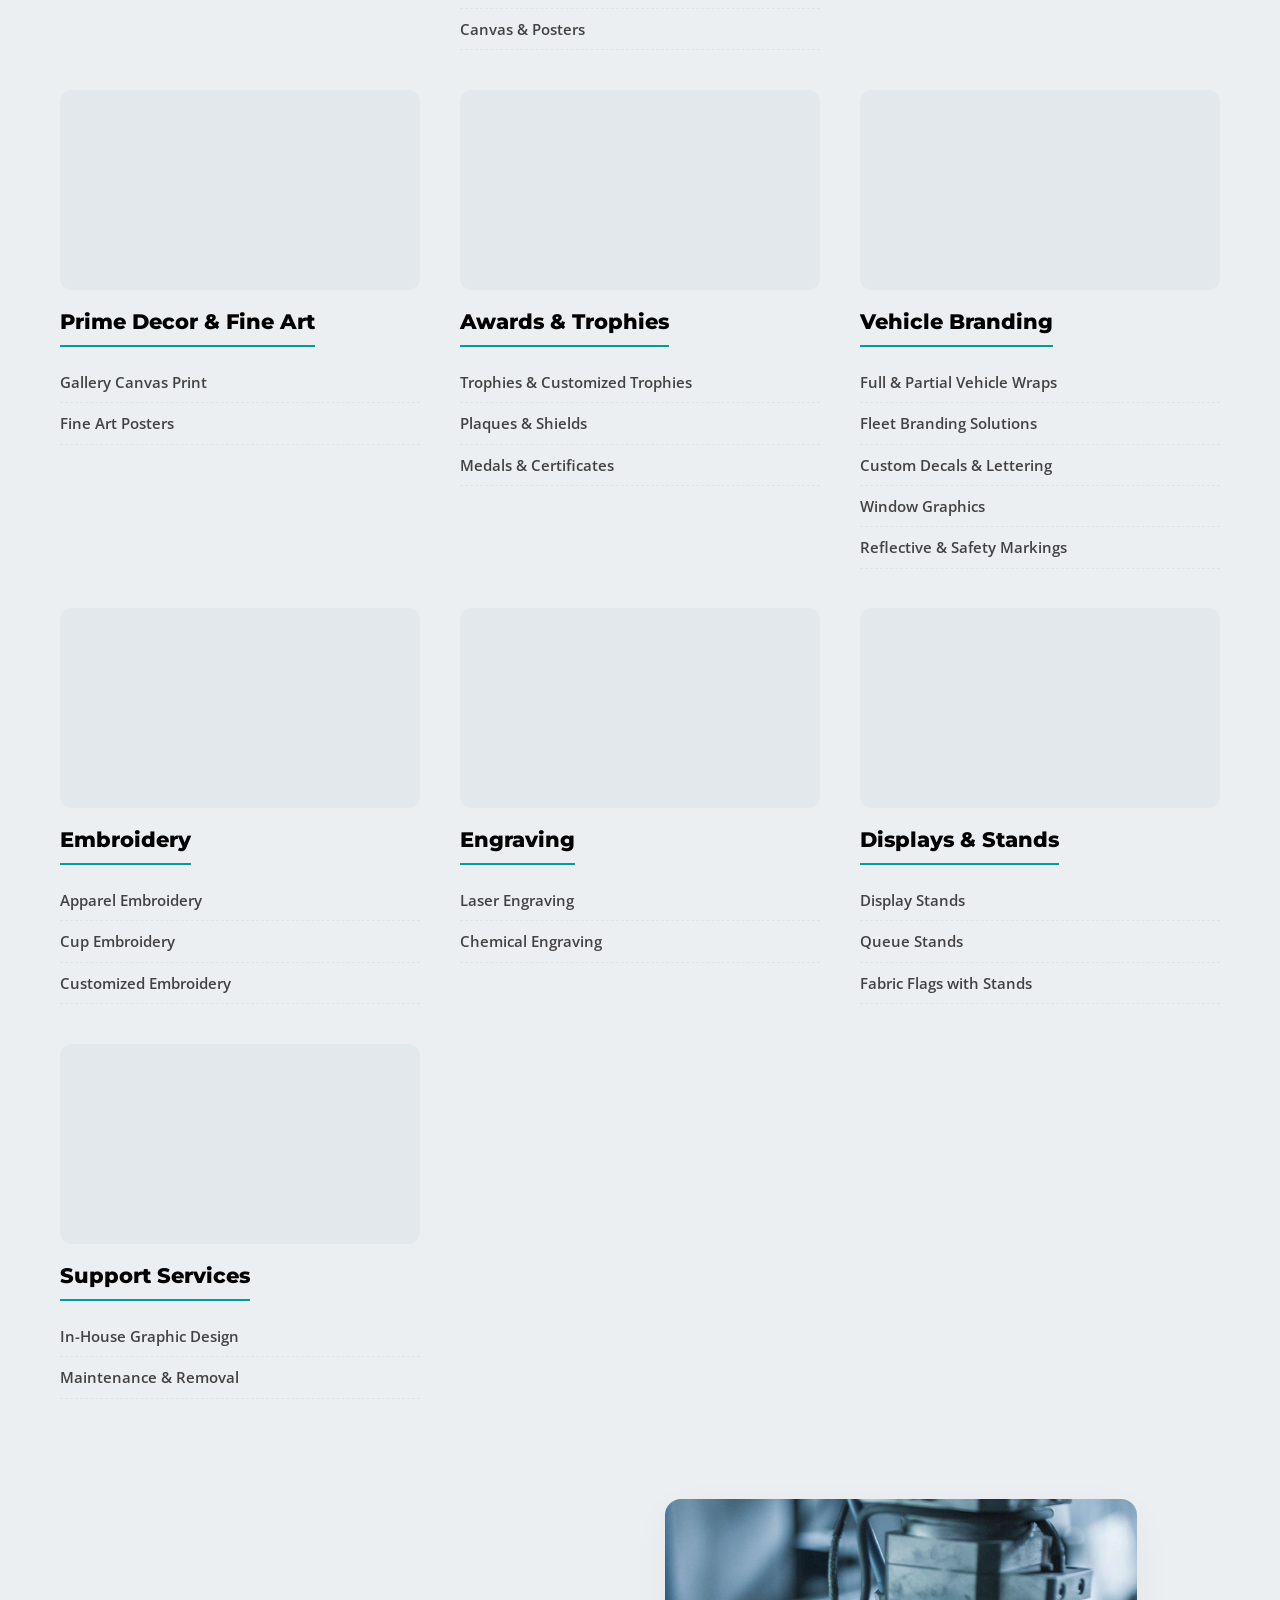
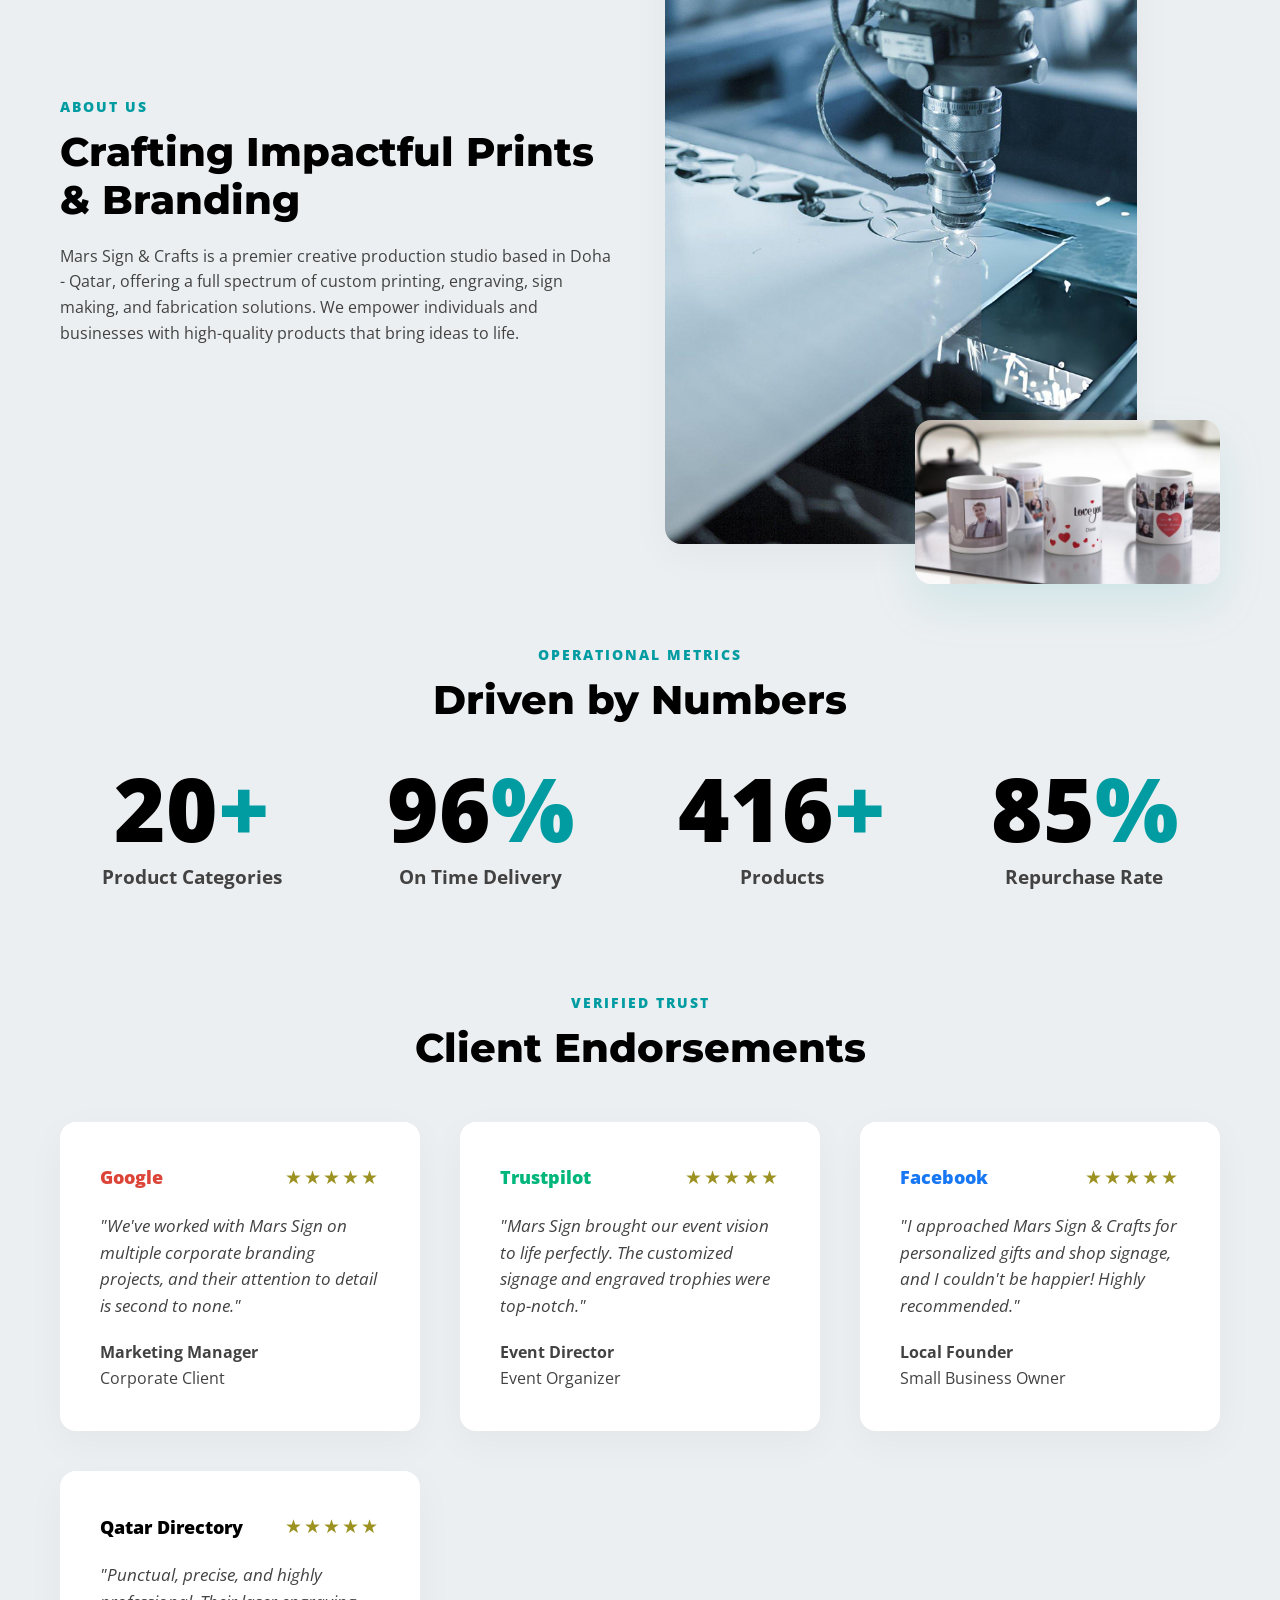
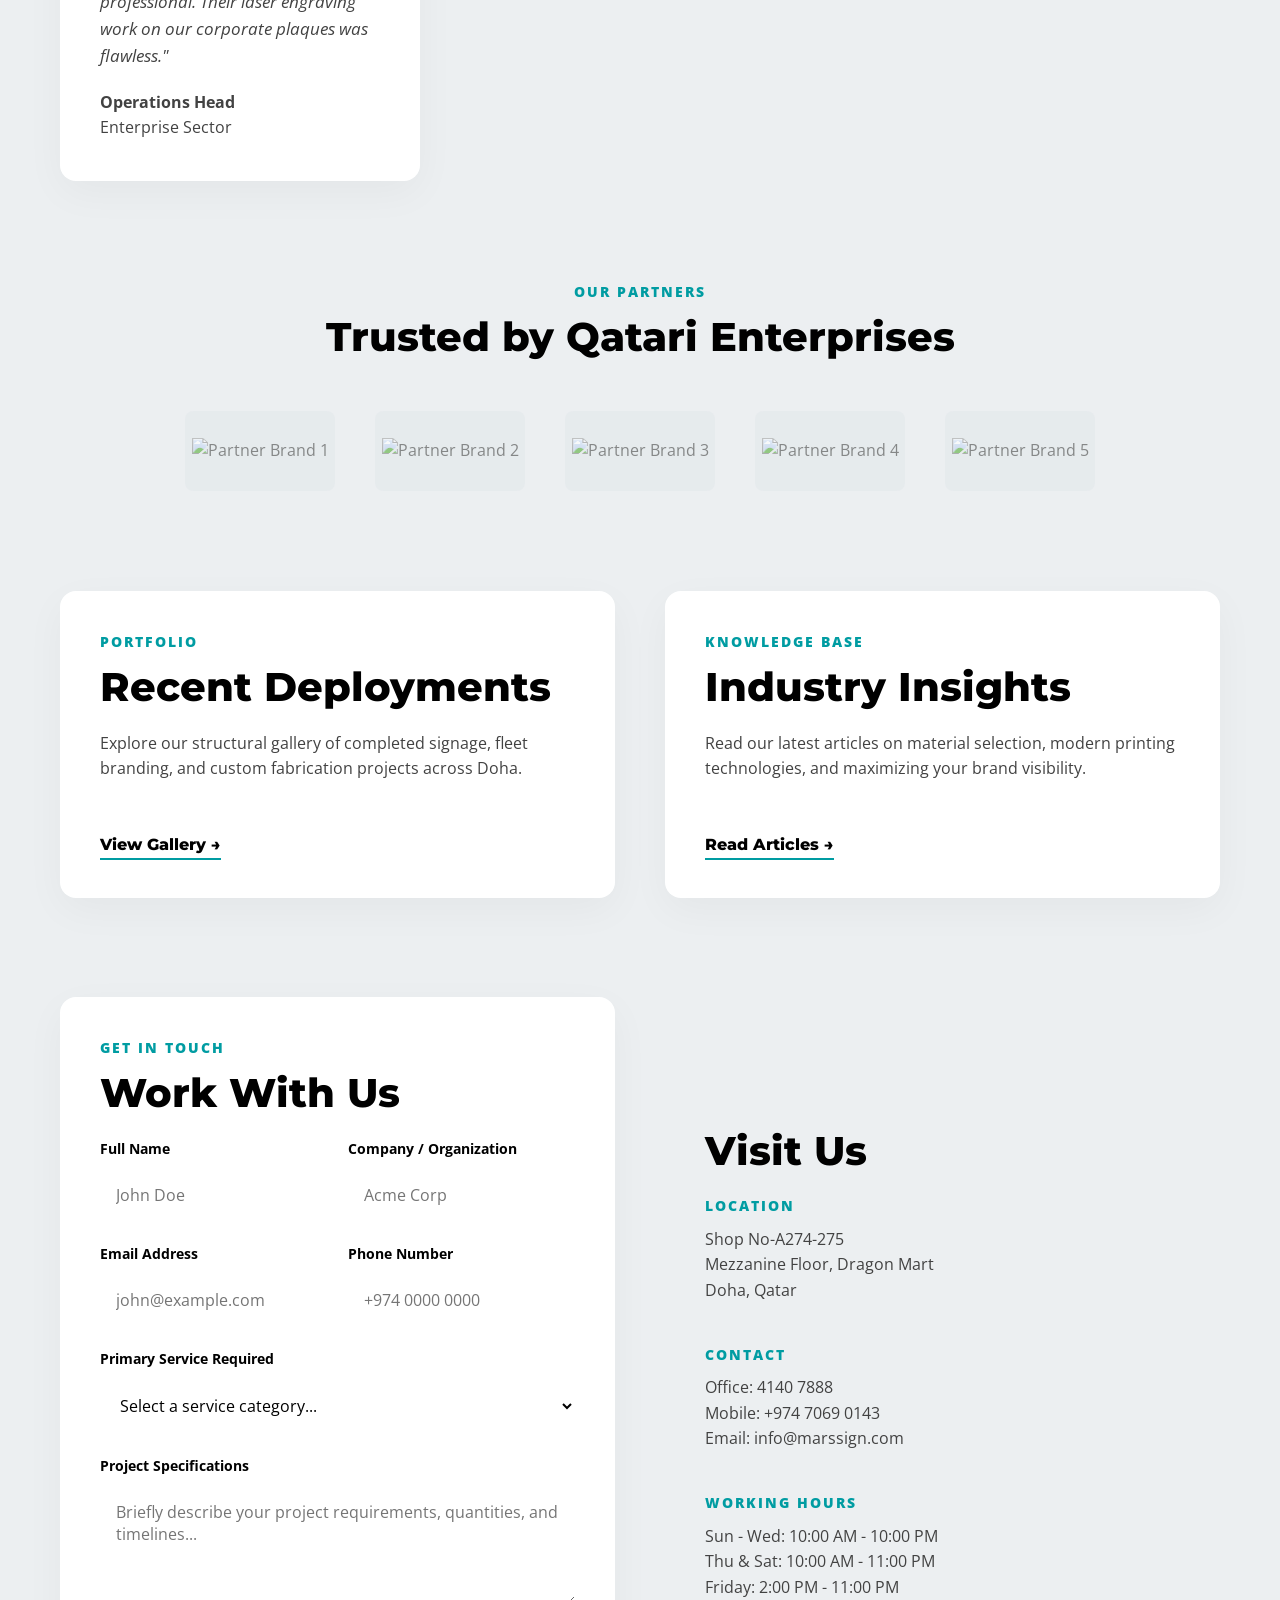
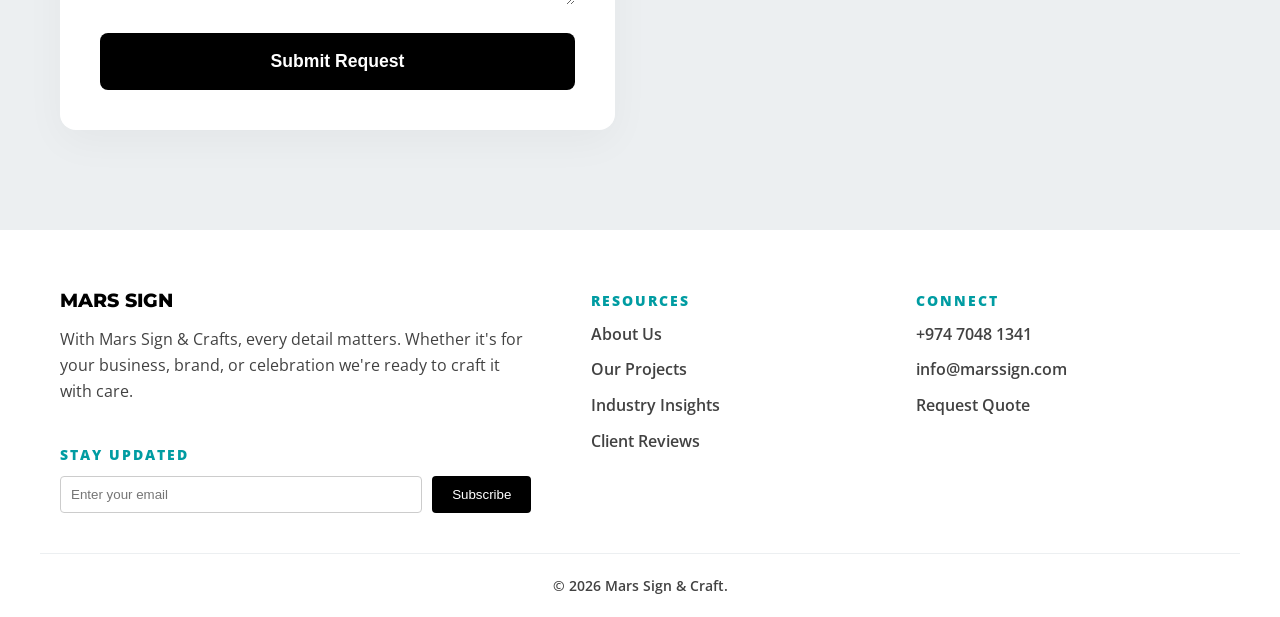
==== commit 41c84367: "new  looks" ====
--- a/index.html
+++ b/index.html
@@ -34,7 +34,7 @@
         <section class="hero-carousel" id="hero">
             
             <div class="carousel-slide active">
-                <div class="slide-image" style="background-image: url('/images/1920/20310649/hero1-3lc89tM31eQ0LFJB43EQIQ.jpg');"></div>
+                <div class="slide-image" style="background-image: url('/images/1024/20341072/steps-name-engraved-pen-Kje-d--64G574HPLc-7npQ.jpg');"></div>
                 <div class="container hero-content-wrapper">
                     <!-- Left-anchored, enlarged blurred card -->
                     <div class="blurred-card hero-text-card">
@@ -438,7 +438,7 @@
             </nav>
         </div>
         <div class="footer-bottom container">
-            <p>© 2026 Mars Sign & Craft. Developed by Azym.</p>
+            <p>© 2026 Mars Sign & Craft.</p>
         </div>
     </footer>
 
--- a/style.css
+++ b/style.css
@@ -231,4 +231,18 @@
     0% { opacity: 0; transform: translateY(-10px); }
     100% { opacity: 1; transform: translateY(0); }
 }
+.navigation-bar {
+    padding: 2rem;
+    position: sticky;
+    top: 0;
+    z-index: 100;
+}
+.back-link {
+    text-decoration: none;
+    color: var(--text-primary);
+    font-weight: 500;
+    display: flex;
+    align-items: center;
+    gap: 0.5rem;
+}
 }
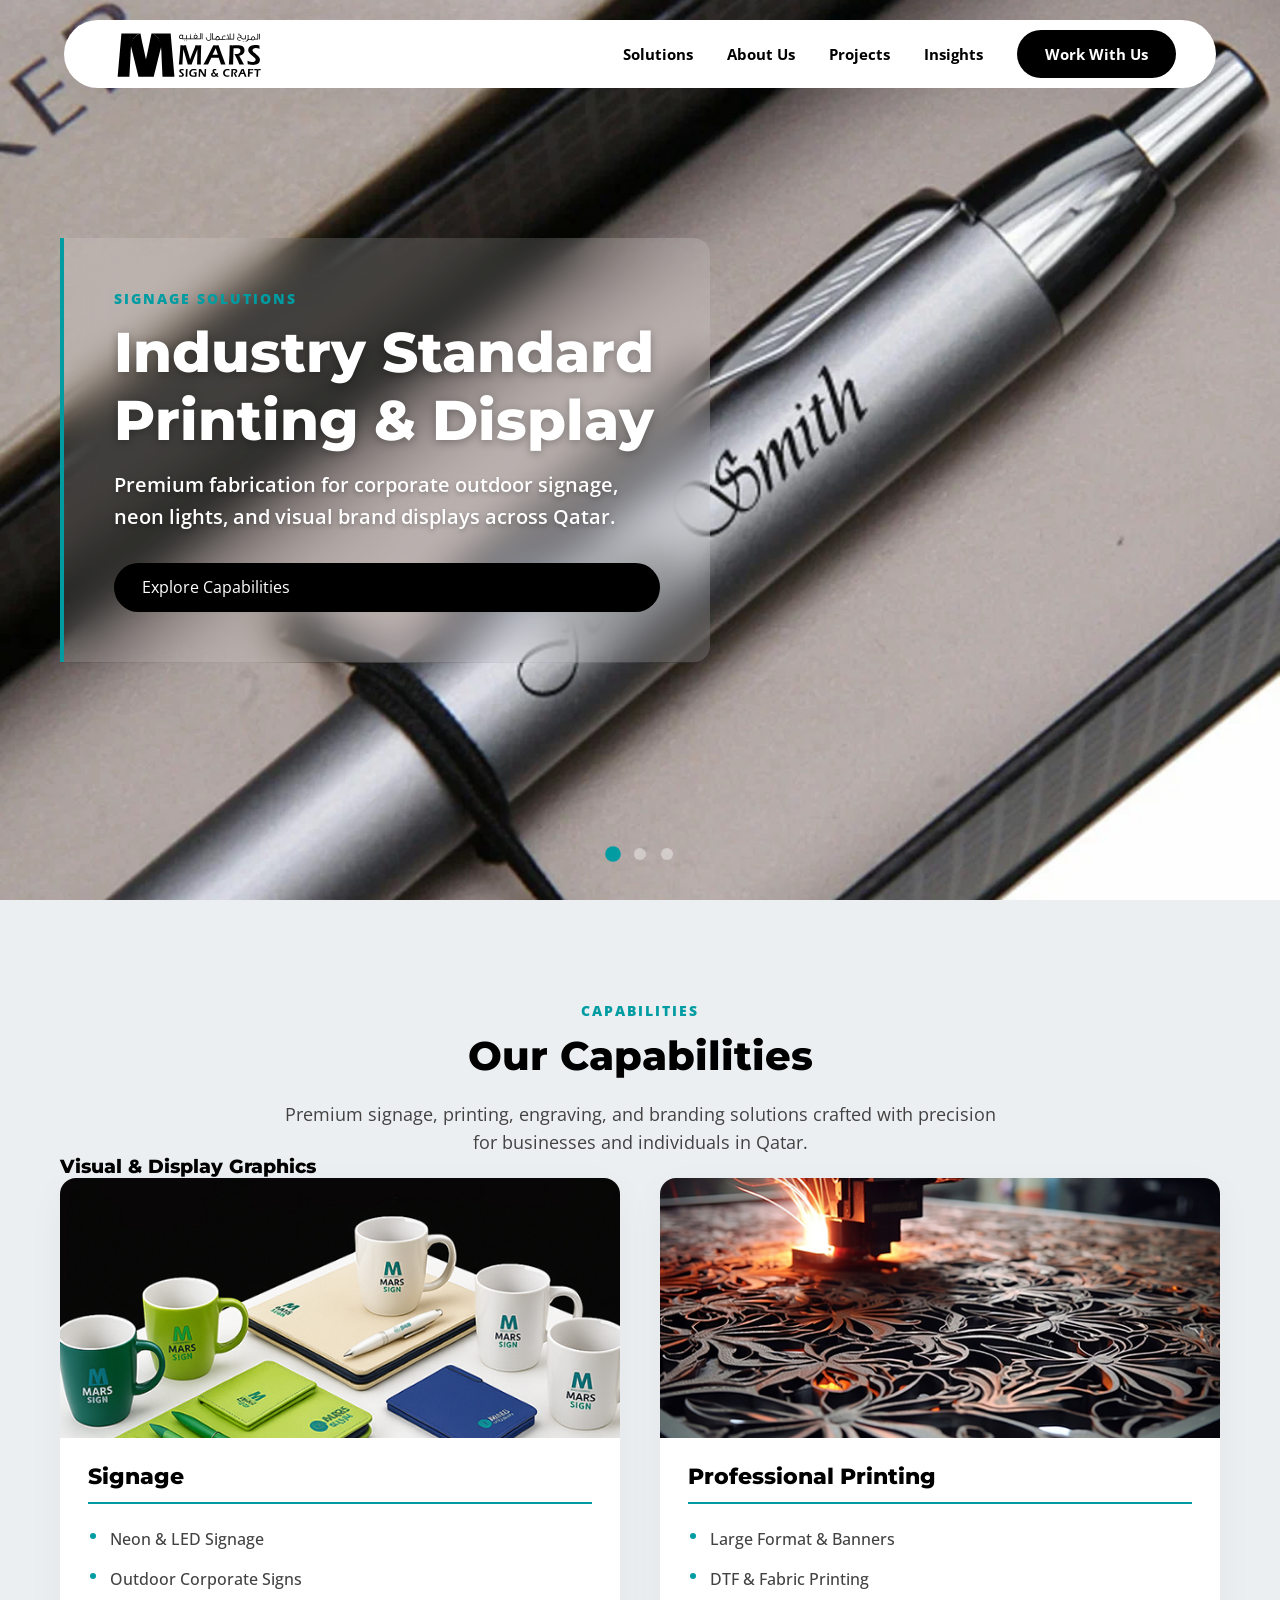
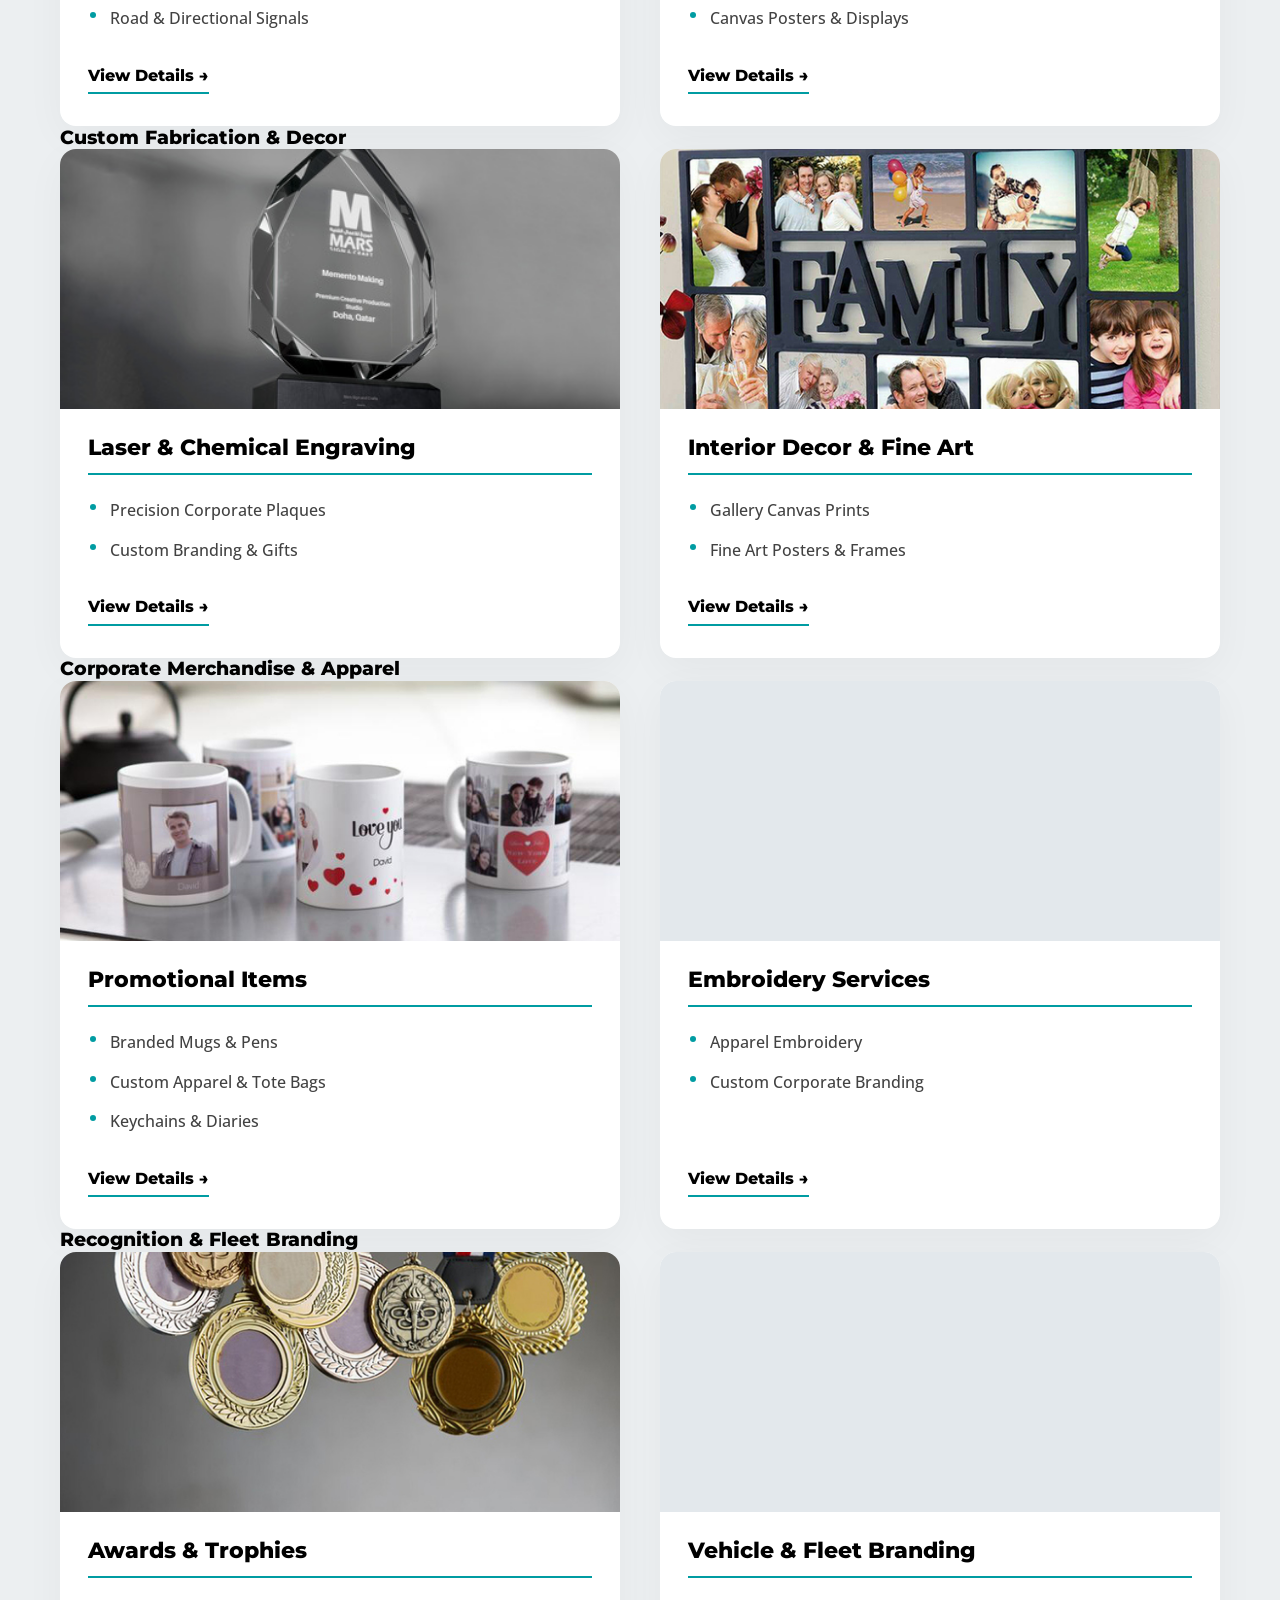
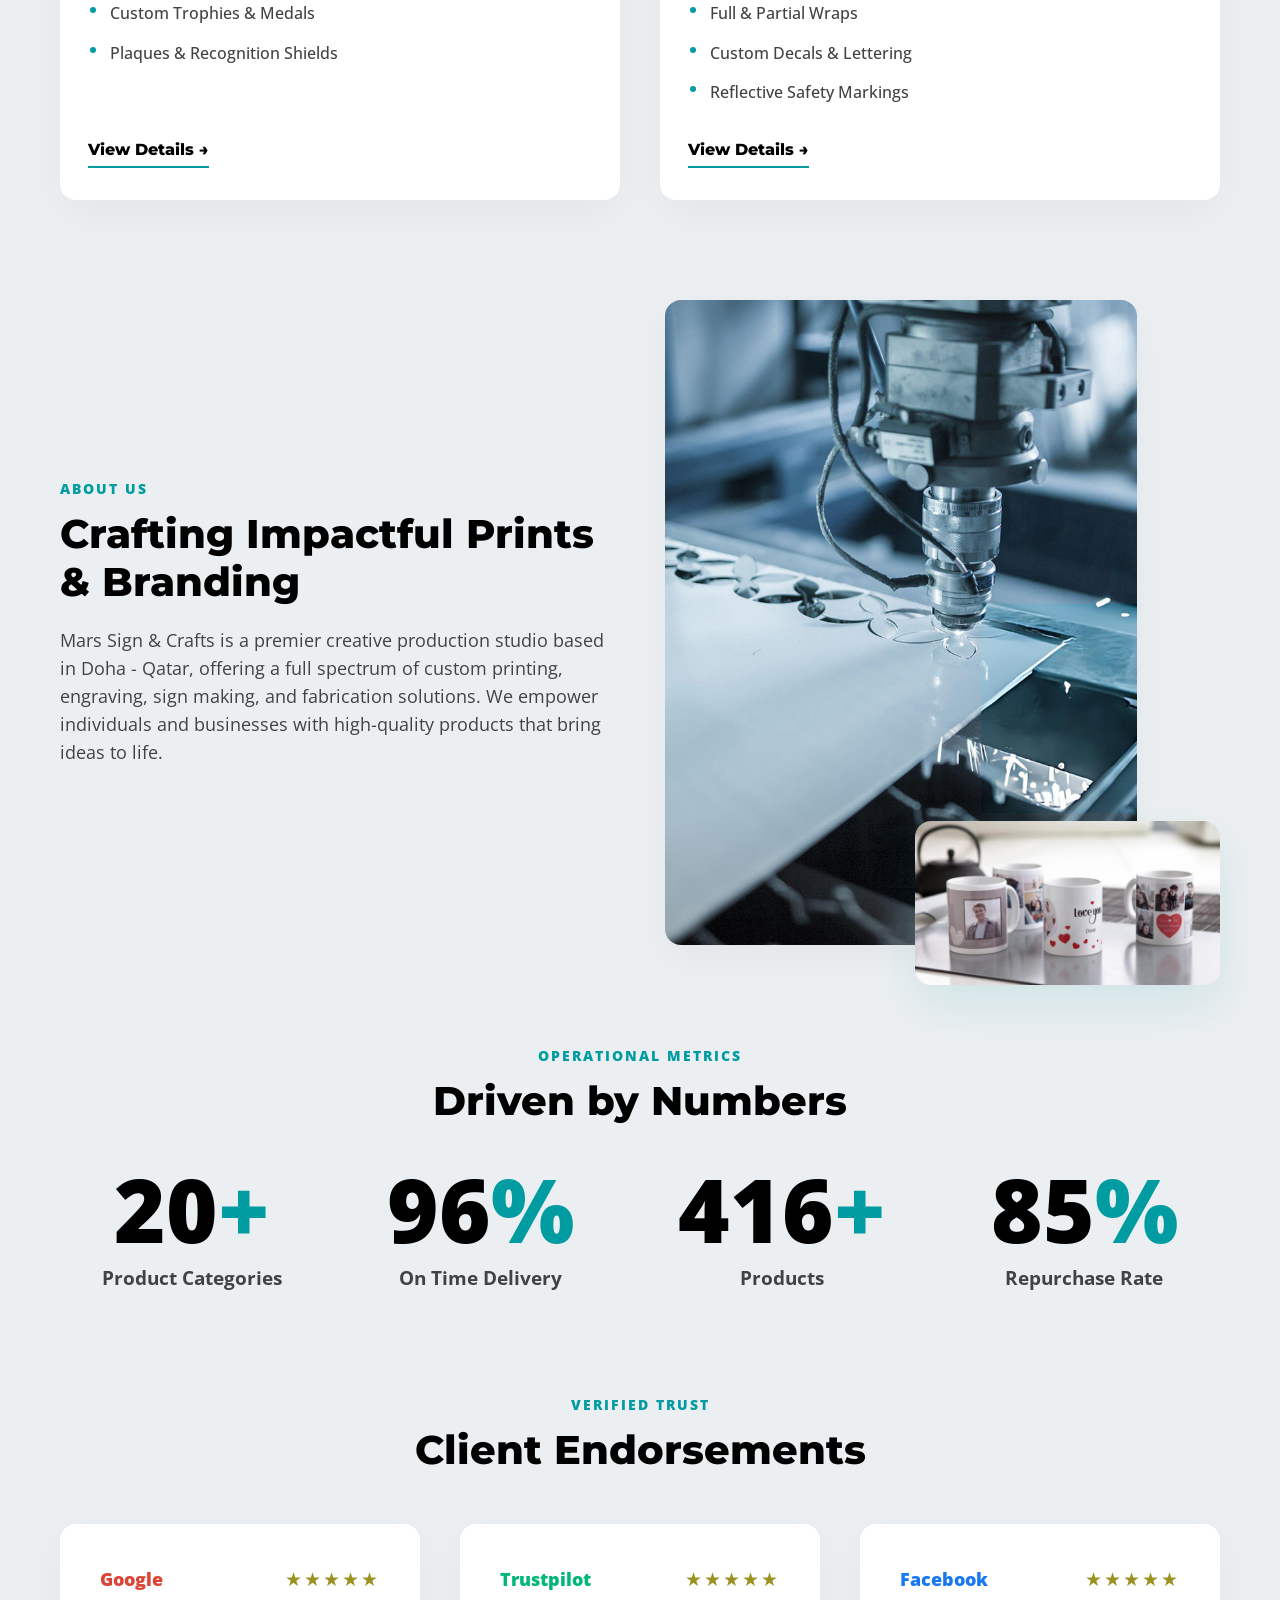
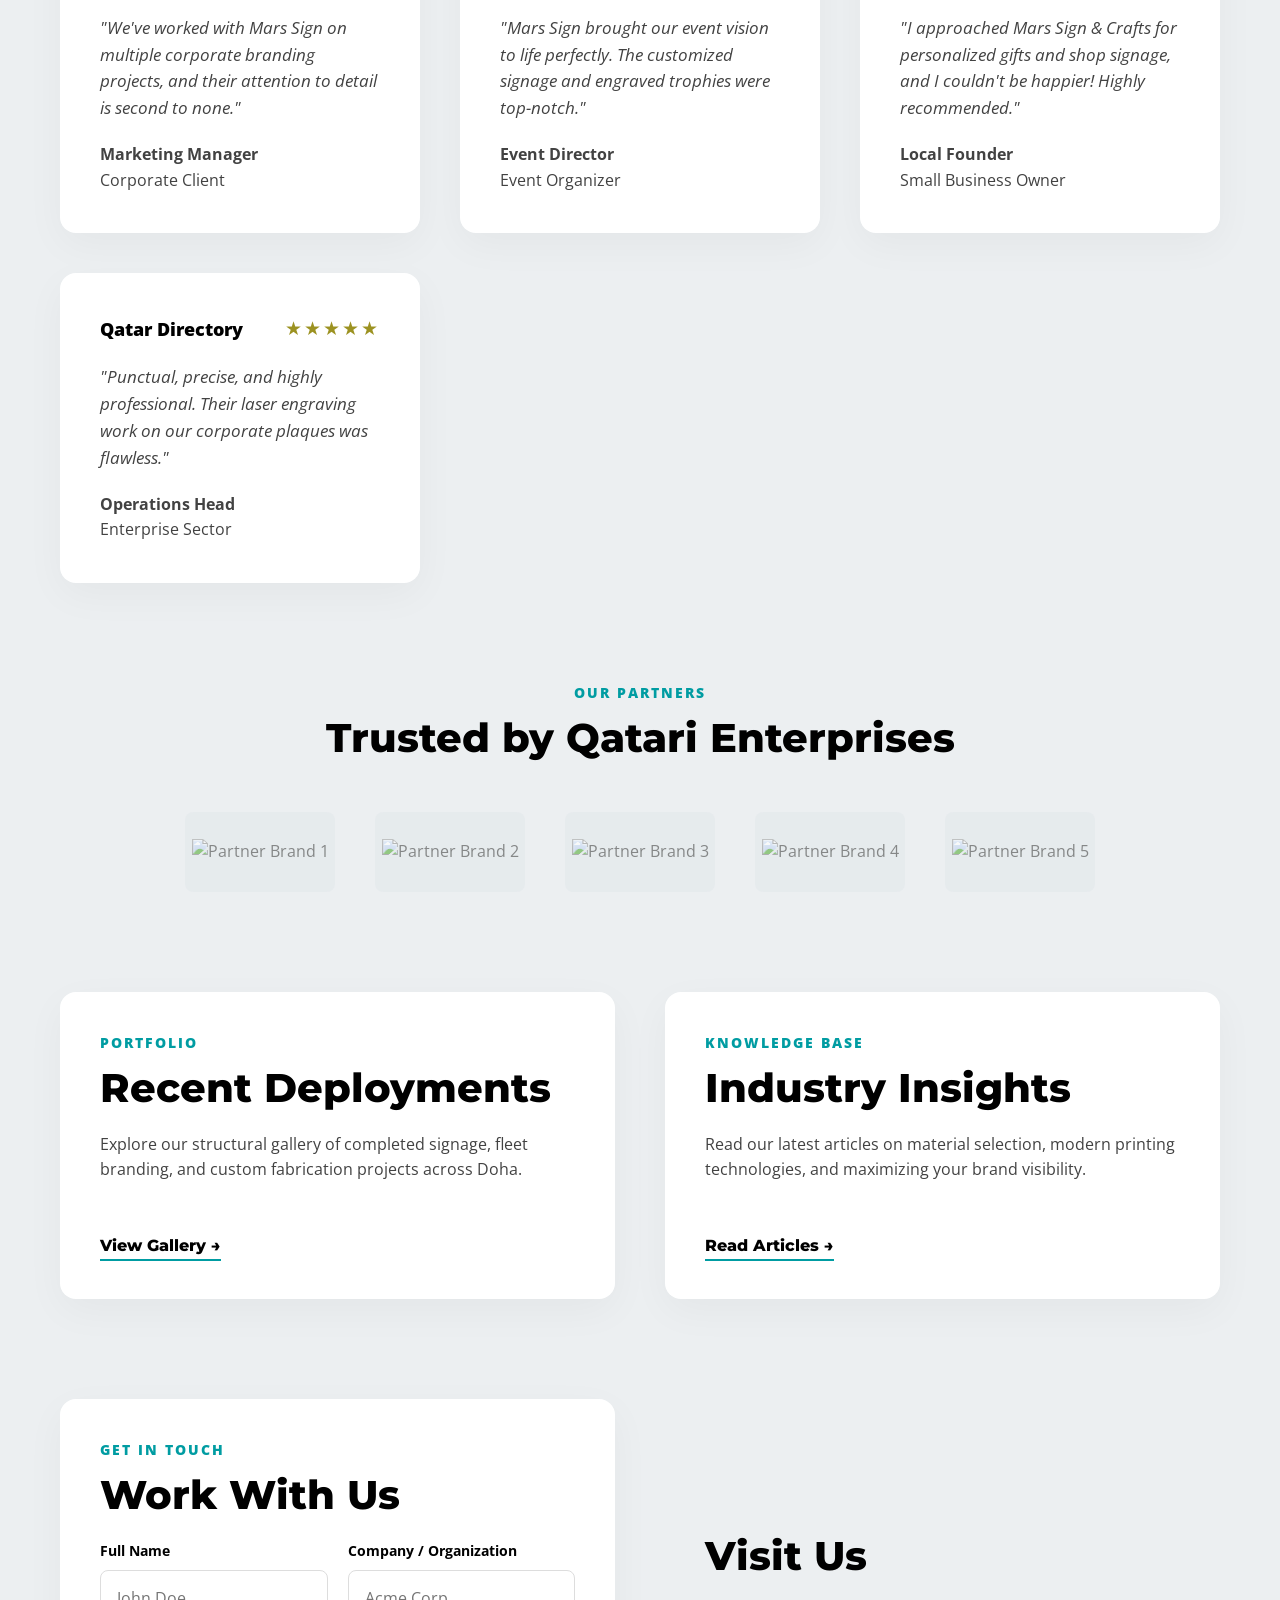
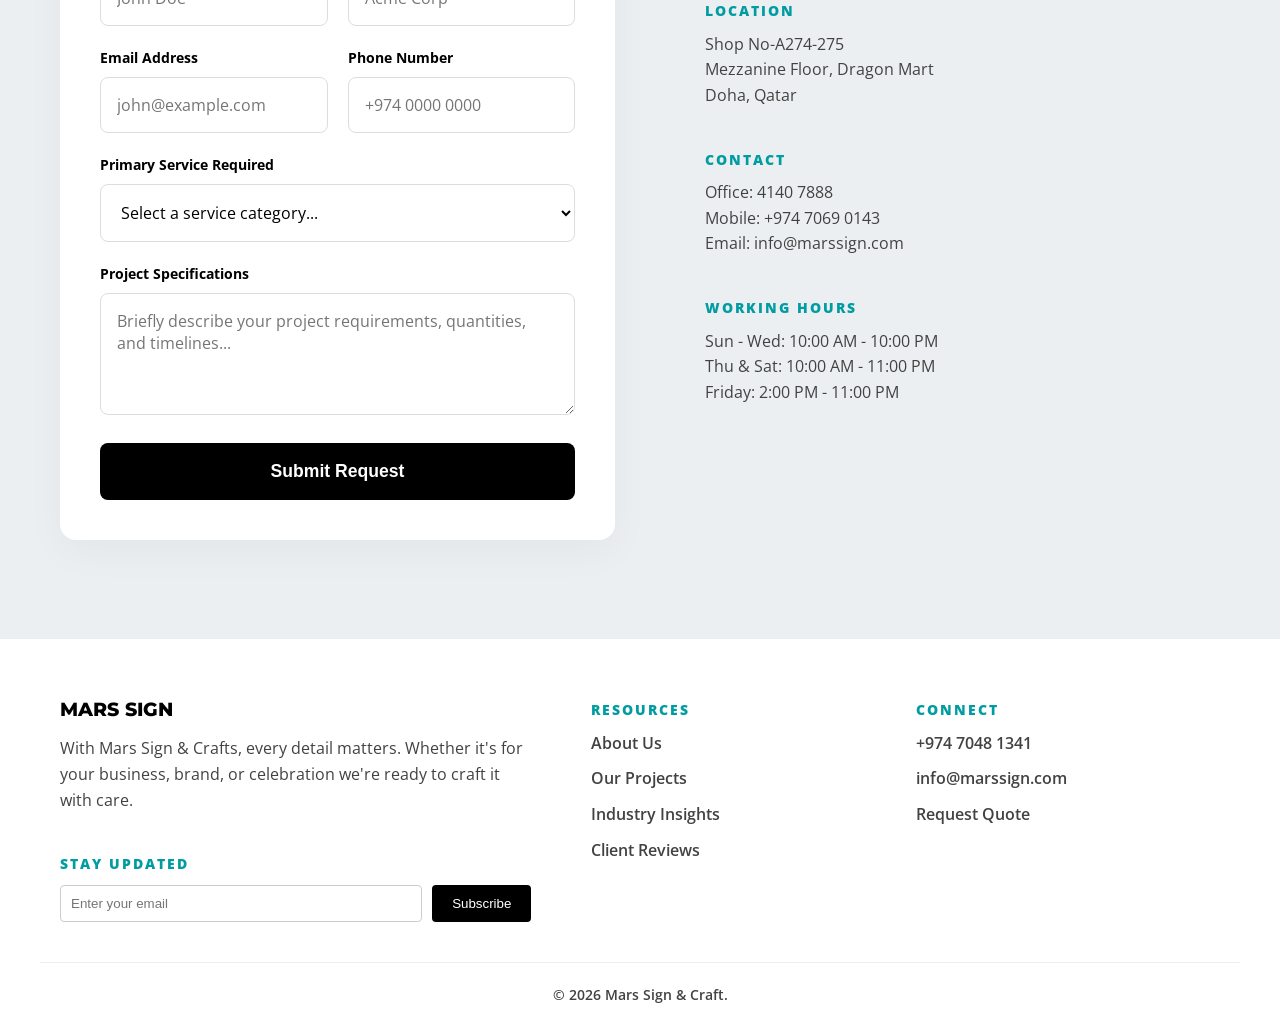
==== commit fcde1c56: "pages streamlining" ====
--- a/index.html
+++ b/index.html
@@ -5,19 +5,18 @@
     <meta name="viewport" content="width=device-width, initial-scale=1">
     <title>Mars Sign & Craft | Signage, Mementos, Laser Engraving in Qatar</title>
     <meta name="description" content="Leading signage & fabrication company in Qatar - 3D signs, LED, digital printing, awards, laser engraving, CNC & custom fabrication.">
-    
+   
     <link rel="preconnect" href="https://fonts.googleapis.com">
     <link rel="preconnect" href="https://fonts.gstatic.com" crossorigin>
     <link href="https://fonts.googleapis.com/css2?family=Montserrat:wght@700;800&family=Open+Sans:wght@400;600&display=swap" rel="stylesheet">
     <link rel="stylesheet" href="style.css">
 </head>
 <body>
-
     <!-- Floating Curved Header -->
     <header id="main-header" class="floating-header">
         <div class="header-container">
             <a href="/" class="logo" aria-label="Mars Signs Home">
-                <img src="https://marssigns.com/wp-content/uploads/2024/09/marssigns.png" alt="Mars Signs Logo" width="172" height="47" class="brand-logo">
+                <img src="/images/0/20885491/Mars-logo-PpRQrZOCPddFumb2s9tzmg.svg" alt="Mars Signs Logo" width="172" height="47" class="brand-logo">
             </a>
             <nav class="primary-nav">
                 <a href="#solutions">Solutions</a>
@@ -32,11 +31,9 @@
     <main>
         <!-- AUTO-PLAYING HERO CAROUSEL -->
         <section class="hero-carousel" id="hero">
-            
             <div class="carousel-slide active">
                 <div class="slide-image" style="background-image: url('/images/1024/20341072/steps-name-engraved-pen-Kje-d--64G574HPLc-7npQ.jpg');"></div>
                 <div class="container hero-content-wrapper">
-                    <!-- Left-anchored, enlarged blurred card -->
                     <div class="blurred-card hero-text-card">
                         <p class="section-tag">SIGNAGE SOLUTIONS</p>
                         <h1 class="hero-title">Industry Standard Printing & Display</h1>
@@ -45,7 +42,6 @@
                     </div>
                 </div>
             </div>
-
             <div class="carousel-slide">
                 <div class="slide-image" style="background-image: url('/images/1920/21343615/hero2-y1Uhj4rddDqx_7s7vuwSlA.jpg');"></div>
                 <div class="container hero-content-wrapper">
@@ -57,7 +53,6 @@
                     </div>
                 </div>
             </div>
-
             <div class="carousel-slide">
                 <div class="slide-image" style="background-image: url('/images/1920/21343633/hero3-JCdHeGdqFXvNzEjaSs8ZBg.jpg');"></div>
                 <div class="container hero-content-wrapper">
@@ -69,7 +64,6 @@
                     </div>
                 </div>
             </div>
-
             <div class="carousel-controls">
                 <button class="control-dot active" aria-label="Slide 1"></button>
                 <button class="control-dot" aria-label="Slide 2"></button>
@@ -77,134 +71,136 @@
             </div>
         </section>
 
-        <!-- CORE SOLUTIONS (Renamed to reduce repetition) -->
+        <!-- CAPABILITIES SECTION - REFORMATTED -->
         <section class="container mt-100" id="solutions">
-            <div class="text-center reveal-fade mb-50">
+            <div class="text-center reveal-fade mb-60">
                 <p class="section-tag">CAPABILITIES</p>
-                <h2 class="section-title">Core Production Divisions</h2>
-            </div>
-            
-            <div class="grid-container">
-                <article class="transparent-card reveal-fade">
-                    <div class="image-placeholder"></div>
+                <h2 class="section-title">Our Capabilities</h2>
+                <p class="section-text" style="max-width: 720px; margin: 20px auto 0;">
+                    Premium signage, printing, engraving, and branding solutions crafted with precision for businesses and individuals in Qatar.
+                </p>
+            </div>
+
+            <!-- Category 1 -->
+            <div class="category-separator reveal-fade">
+                <h3>Visual & Display Graphics</h3>
+            </div>
+            <div class="grid-container-2 mb-60">
+                <article class="transparent-card interactive-card service-card reveal-fade" onclick="openServiceModal('signage')">
+                    <div class="slideshow-container" id="slideshow-signage"></div>
                     <div class="card-content">
                         <h3 class="card-title">Signage</h3>
                         <ul>
-                            <li>Neon Signage</li>
-                            <li>Office Outdoor Signage</li>
-                            <li>Road Signals</li>
-                        </ul>
-                    </div>
-                </article>
-
-                <article class="transparent-card reveal-fade">
-                    <div class="image-placeholder"></div>
-                    <div class="card-content">
-                        <h3 class="card-title">Printing</h3>
-                        <ul>
-                            <li>Fabric & Apparel Printing</li>
-                            <li>Flex & Banner Printing</li>
-                            <li>Sublimation & Screen Printing</li>
-                            <li>DTF Printing</li>
-                            <li>Large Format & Display</li>
-                            <li>Canvas & Posters</li>
-                        </ul>
-                    </div>
-                </article>
-
-                <article class="transparent-card reveal-fade">
-                    <div class="image-placeholder"></div>
+                            <li>Neon & LED Signage</li>
+                            <li>Outdoor Corporate Signs</li>
+                            <li>Road & Directional Signals</li>
+                        </ul>
+                        <span class="btn-secondary mt-auto">View Details →</span>
+                    </div>
+                </article>
+
+                <article class="transparent-card interactive-card service-card reveal-fade" onclick="openServiceModal('printing')">
+                    <div class="slideshow-container" id="slideshow-printing"></div>
+                    <div class="card-content">
+                        <h3 class="card-title">Professional Printing</h3>
+                        <ul>
+                            <li>Large Format & Banners</li>
+                            <li>DTF & Fabric Printing</li>
+                            <li>Canvas Posters & Displays</li>
+                        </ul>
+                        <span class="btn-secondary mt-auto">View Details →</span>
+                    </div>
+                </article>
+            </div>
+
+            <!-- Category 2 -->
+            <div class="category-separator reveal-fade">
+                <h3>Custom Fabrication & Decor</h3>
+            </div>
+            <div class="grid-container-2 mb-60">
+                <article class="transparent-card interactive-card service-card reveal-fade" onclick="openServiceModal('engraving')">
+                    <div class="slideshow-container" id="slideshow-engraving"></div>
+                    <div class="card-content">
+                        <h3 class="card-title">Laser & Chemical Engraving</h3>
+                        <ul>
+                            <li>Precision Corporate Plaques</li>
+                            <li>Custom Branding & Gifts</li>
+                        </ul>
+                        <span class="btn-secondary mt-auto">View Details →</span>
+                    </div>
+                </article>
+
+                <article class="transparent-card interactive-card service-card reveal-fade" onclick="openServiceModal('decor')">
+                    <div class="slideshow-container" id="slideshow-decor"></div>
+                    <div class="card-content">
+                        <h3 class="card-title">Interior Decor & Fine Art</h3>
+                        <ul>
+                            <li>Gallery Canvas Prints</li>
+                            <li>Fine Art Posters & Frames</li>
+                        </ul>
+                        <span class="btn-secondary mt-auto">View Details →</span>
+                    </div>
+                </article>
+            </div>
+
+            <!-- Category 3 -->
+            <div class="category-separator reveal-fade">
+                <h3>Corporate Merchandise & Apparel</h3>
+            </div>
+            <div class="grid-container-2 mb-60">
+                <article class="transparent-card interactive-card service-card reveal-fade" onclick="openServiceModal('promo1')">
+                    <div class="slideshow-container" id="slideshow-promo1"></div>
                     <div class="card-content">
                         <h3 class="card-title">Promotional Items</h3>
                         <ul>
-                            <li>Custom Apparels</li>
-                            <li>Mugs & Pens</li>
-                            <li>Tote Bags & Key Chains</li>
-                            <li>Diaries & USB Drives</li>
-                        </ul>
-                    </div>
-                </article>
-
-                <article class="transparent-card reveal-fade">
-                    <div class="image-placeholder"></div>
-                    <div class="card-content">
-                        <h3 class="card-title">Prime Decor & Fine Art</h3>
-                        <ul>
-                            <li>Gallery Canvas Print</li>
-                            <li>Fine Art Posters</li>
-                        </ul>
-                    </div>
-                </article>
-
-                <article class="transparent-card reveal-fade">
-                    <div class="image-placeholder"></div>
+                            <li>Branded Mugs & Pens</li>
+                            <li>Custom Apparel & Tote Bags</li>
+                            <li>Keychains & Diaries</li>
+                        </ul>
+                        <span class="btn-secondary mt-auto">View Details →</span>
+                    </div>
+                </article>
+
+                <article class="transparent-card interactive-card service-card reveal-fade" onclick="openServiceModal('embroidery')">
+                    <div class="slideshow-container" id="slideshow-embroidery"></div>
+                    <div class="card-content">
+                        <h3 class="card-title">Embroidery Services</h3>
+                        <ul>
+                            <li>Apparel Embroidery</li>
+                            <li>Custom Corporate Branding</li>
+                        </ul>
+                        <span class="btn-secondary mt-auto">View Details →</span>
+                    </div>
+                </article>
+            </div>
+
+            <!-- Category 4 -->
+            <div class="category-separator reveal-fade">
+                <h3>Recognition & Fleet Branding</h3>
+            </div>
+            <div class="grid-container-2">
+                <article class="transparent-card interactive-card service-card reveal-fade" onclick="openServiceModal('awards')">
+                    <div class="slideshow-container" id="slideshow-awards"></div>
                     <div class="card-content">
                         <h3 class="card-title">Awards & Trophies</h3>
                         <ul>
-                            <li>Trophies & Customized Trophies</li>
-                            <li>Plaques & Shields</li>
-                            <li>Medals & Certificates</li>
-                        </ul>
-                    </div>
-                </article>
-
-                <article class="transparent-card reveal-fade">
-                    <div class="image-placeholder"></div>
-                    <div class="card-content">
-                        <h3 class="card-title">Vehicle Branding</h3>
-                        <ul>
-                            <li>Full & Partial Vehicle Wraps</li>
-                            <li>Fleet Branding Solutions</li>
+                            <li>Custom Trophies & Medals</li>
+                            <li>Plaques & Recognition Shields</li>
+                        </ul>
+                        <span class="btn-secondary mt-auto">View Details →</span>
+                    </div>
+                </article>
+
+                <article class="transparent-card interactive-card service-card reveal-fade" onclick="openServiceModal('vehicle')">
+                    <div class="slideshow-container" id="slideshow-vehicle"></div>
+                    <div class="card-content">
+                        <h3 class="card-title">Vehicle & Fleet Branding</h3>
+                        <ul>
+                            <li>Full & Partial Wraps</li>
                             <li>Custom Decals & Lettering</li>
-                            <li>Window Graphics</li>
-                            <li>Reflective & Safety Markings</li>
-                        </ul>
-                    </div>
-                </article>
-
-                <article class="transparent-card reveal-fade">
-                    <div class="image-placeholder"></div>
-                    <div class="card-content">
-                        <h3 class="card-title">Embroidery</h3>
-                        <ul>
-                            <li>Apparel Embroidery</li>
-                            <li>Cup Embroidery</li>
-                            <li>Customized Embroidery</li>
-                        </ul>
-                    </div>
-                </article>
-
-                <article class="transparent-card reveal-fade">
-                    <div class="image-placeholder"></div>
-                    <div class="card-content">
-                        <h3 class="card-title">Engraving</h3>
-                        <ul>
-                            <li>Laser Engraving</li>
-                            <li>Chemical Engraving</li>
-                        </ul>
-                    </div>
-                </article>
-
-                <article class="transparent-card reveal-fade">
-                    <div class="image-placeholder"></div>
-                    <div class="card-content">
-                        <h3 class="card-title">Displays & Stands</h3>
-                        <ul>
-                            <li>Display Stands</li>
-                            <li>Queue Stands</li>
-                            <li>Fabric Flags with Stands</li>
-                        </ul>
-                    </div>
-                </article>
-
-                <article class="transparent-card reveal-fade">
-                    <div class="image-placeholder"></div>
-                    <div class="card-content">
-                        <h3 class="card-title">Support Services</h3>
-                        <ul>
-                            <li>In-House Graphic Design</li>
-                            <li>Maintenance & Removal</li>
-                        </ul>
+                            <li>Reflective Safety Markings</li>
+                        </ul>
+                        <span class="btn-secondary mt-auto">View Details →</span>
                     </div>
                 </article>
             </div>
@@ -228,7 +224,6 @@
             <div class="text-center reveal-fade">
                 <p class="section-tag">OPERATIONAL METRICS</p>
                 <h2 class="section-title">Driven by Numbers</h2>
-                
                 <div class="stats-grid mt-40">
                     <div class="transparent-stat">
                         <span class="stat-num" data-target="20">0</span><span class="stat-plus">+</span>
@@ -268,7 +263,6 @@
                         <span>Corporate Client</span>
                     </footer>
                 </blockquote>
-                
                 <blockquote class="review-card">
                     <div class="review-header">
                         <span class="platform-name trustpilot">Trustpilot</span>
@@ -280,7 +274,6 @@
                         <span>Event Organizer</span>
                     </footer>
                 </blockquote>
-
                 <blockquote class="review-card">
                     <div class="review-header">
                         <span class="platform-name facebook">Facebook</span>
@@ -292,7 +285,6 @@
                         <span>Small Business Owner</span>
                     </footer>
                 </blockquote>
-                
                 <blockquote class="review-card">
                     <div class="review-header">
                         <span class="platform-name qatar-dir">Qatar Directory</span>
@@ -307,14 +299,13 @@
             </div>
         </section>
 
-        <!-- NOTABLE BRANDS / PARTNERS -->
+        <!-- PARTNERS -->
         <section class="container mt-100" id="partners">
             <div class="text-center reveal-fade mb-50">
                 <p class="section-tag">OUR PARTNERS</p>
                 <h2 class="section-title">Trusted by Qatari Enterprises</h2>
             </div>
             <div class="brands-grid reveal-fade">
-                <!-- Replace src with actual client logos -->
                 <div class="brand-logo-wrapper"><img src="/images/placeholder-logo1.svg" alt="Partner Brand 1" loading="lazy"></div>
                 <div class="brand-logo-wrapper"><img src="/images/placeholder-logo2.svg" alt="Partner Brand 2" loading="lazy"></div>
                 <div class="brand-logo-wrapper"><img src="/images/placeholder-logo3.svg" alt="Partner Brand 3" loading="lazy"></div>
@@ -323,23 +314,23 @@
             </div>
         </section>
 
-        <!-- RESOURCES (Projects & Blogs Routing) -->
+        <!-- RESOURCES -->
         <section class="container layout-grid mt-100" id="resources">
             <div class="floating-card interactive-card p-40 reveal-fade" onclick="location.href='/projects.html'">
                 <p class="section-tag">PORTFOLIO</p>
                 <h2 class="section-title">Recent Deployments</h2>
                 <p class="mb-50">Explore our structural gallery of completed signage, fleet branding, and custom fabrication projects across Doha.</p>
-                <a href="/projects.html" class="btn-secondary">View Gallery &rarr;</a>
+                <a href="/projects.html" class="btn-secondary">View Gallery →</a>
             </div>
             <div class="floating-card interactive-card p-40 reveal-fade" onclick="location.href='/blog.html'">
                 <p class="section-tag">KNOWLEDGE BASE</p>
                 <h2 class="section-title">Industry Insights</h2>
                 <p class="mb-50">Read our latest articles on material selection, modern printing technologies, and maximizing your brand visibility.</p>
-                <a href="/blog.html" class="btn-secondary">Read Articles &rarr;</a>
-            </div>
-        </section>
-
-        <!-- INFORMATIVE CONTACT SECTION -->
+                <a href="/blog.html" class="btn-secondary">Read Articles →</a>
+            </div>
+        </section>
+
+        <!-- CONTACT -->
         <section class="container layout-grid mt-100 mb-100" id="contact">
             <div class="floating-card reveal-fade">
                 <p class="section-tag">GET IN TOUCH</p>
@@ -403,7 +394,21 @@
         </section>
     </main>
 
-    <!-- INFORMATIVE FOOTER -->
+    <!-- SERVICE MODAL -->
+    <div id="serviceModal" class="modal">
+        <div class="modal-content">
+            <span class="close-btn" onclick="closeServiceModal()">×</span>
+            <h2 id="modal-title" class="section-title">Service Title</h2>
+            <p id="modal-description" class="mb-0">Description goes here.</p>
+            <div id="modal-gallery" class="expanded-gallery"></div>
+            <div class="cta-group" style="display: flex; gap: 15px; margin-top: 30px;">
+                <a href="#contact" class="btn-primary" onclick="closeServiceModal()">Request Quote</a>
+                <a href="tel:+97470690143" class="btn-secondary" style="border: none; padding-top: 10px;">Call Us directly</a>
+            </div>
+        </div>
+    </div>
+
+    <!-- FOOTER -->
     <footer class="footer">
         <div class="container footer-grid reveal-fade">
             <div class="footer-brand">
--- a/style.css
+++ b/style.css
@@ -14,18 +14,40 @@
     --input-bg: #E3E8EC;
 }
 
-* { margin: 0; padding: 0; box-sizing: border-box; border: none; }
-
-body { background-color: var(--bg-silver); color: var(--text-body); font-family: 'Open Sans', sans-serif; line-height: 1.6; overflow-x: hidden; -webkit-font-smoothing: antialiased; }
-h1, h2, h3, h4, h5, h6 { color: var(--text-heading); font-family: 'Montserrat', sans-serif; font-weight: 800; line-height: 1.2; }
+* { 
+    margin: 0; 
+    padding: 0; 
+    box-sizing: border-box; 
+    border: none; 
+}
+
+body { 
+    background-color: var(--bg-silver); 
+    color: var(--text-body); 
+    font-family: 'Open Sans', sans-serif; 
+    line-height: 1.6; 
+    overflow-x: hidden; 
+    -webkit-font-smoothing: antialiased; 
+}
+
+h1, h2, h3, h4, h5, h6 { 
+    color: var(--text-heading); 
+    font-family: 'Montserrat', sans-serif; 
+    font-weight: 800; 
+    line-height: 1.2; 
+}
+
 a { text-decoration: none; color: inherit; }
 ul { list-style: none; }
 img { max-width: 100%; display: block; }
 
-/* Utilities */
-.container { max-width: 1200px; margin: 0 auto; padding: 0 20px; }
+.container { 
+    max-width: 1200px; 
+    margin: 0 auto; 
+    padding: 0 20px; 
+}
+
 .text-center { text-align: center; }
-.p-0 { padding: 0 !important; }
 .p-40 { padding: 40px !important; }
 .mb-0 { margin-bottom: 0 !important; }
 .mb-50 { margin-bottom: 50px; }
@@ -34,215 +56,668 @@
 .mb-100 { margin-bottom: 100px; }
 .pl-40 { padding-left: 40px; }
 
-/* ==========================================================================
-   FLOATING WHITE CARDS
-   ========================================================================== */
-.floating-card { background-color: var(--pure-white); border-radius: 16px; box-shadow: var(--shadow-elevation); padding: 40px; position: relative; z-index: 2; }
-.interactive-card { transition: transform 0.4s cubic-bezier(0.16, 1, 0.3, 1), box-shadow 0.4s ease; cursor: pointer; }
-.interactive-card:hover { transform: translateY(-8px); box-shadow: var(--shadow-hover); }
-
-/* ==========================================================================
-   HEADER
-   ========================================================================== */
+.floating-card { 
+    background-color: var(--pure-white); 
+    border-radius: 16px; 
+    box-shadow: var(--shadow-elevation); 
+    padding: 40px; 
+    position: relative; 
+    z-index: 2; 
+}
+
+.interactive-card { 
+    transition: transform 0.4s cubic-bezier(0.16, 1, 0.3, 1), box-shadow 0.4s ease; 
+    cursor: pointer; 
+}
+
+.interactive-card:hover { 
+    transform: translateY(-8px); 
+    box-shadow: var(--shadow-hover); 
+}
+
 .floating-header {
-    position: fixed; top: 20px; left: 50%; transform: translateX(-50%);
-    width: 90%; max-width: 1200px; background: var(--pure-white);
-    border-radius: 40px; box-shadow: var(--shadow-elevation); z-index: 9999;
+    position: fixed; 
+    top: 20px; 
+    left: 50%; 
+    transform: translateX(-50%);
+    width: 90%; 
+    max-width: 1200px; 
+    background: var(--pure-white);
+    border-radius: 40px; 
+    box-shadow: var(--shadow-elevation); 
+    z-index: 9999;
     transition: width 0.4s ease, top 0.4s ease, border-radius 0.4s ease;
 }
-.header-container { display: flex; justify-content: space-between; align-items: center; padding: 10px 40px; }
-.brand-logo { filter: invert(1) brightness(0); } 
-.primary-nav a { font-weight: 700; margin-left: 30px; font-size: 0.95rem; transition: color 0.2s ease; color: var(--text-heading); }
-.primary-nav a:hover, .primary-nav a.active { color: var(--accent-teal); }
-.btn-primary { background: var(--text-heading); color: var(--pure-white) !important; padding: 12px 28px; border-radius: 30px; display: inline-block; transition: background 0.3s ease; }
-.btn-primary:hover { background: var(--accent-teal); }
-.btn-secondary { color: var(--text-heading); font-weight: 800; font-family: 'Montserrat', sans-serif; border-bottom: 2px solid var(--accent-teal); padding-bottom: 4px; transition: color 0.3s ease;}
-.btn-secondary:hover { color: var(--accent-teal); }
-
-/* ==========================================================================
-   AUTO-PLAYING HERO CAROUSEL (Enlarged, Anchored Left)
-   ========================================================================== */
-.hero-carousel { position: relative; width: 100%; height: 100vh; overflow: hidden; background-color: var(--bg-silver); }
-.carousel-slide { position: absolute; top: 0; left: 0; width: 100%; height: 100%; opacity: 0; transition: opacity 1s ease-in-out; display: flex; align-items: center; z-index: 1; }
-.carousel-slide.active { opacity: 1; z-index: 2; }
-.slide-image { position: absolute; top: 0; left: 0; width: 100%; height: 100%; background-size: cover; background-position: center; transform: scale(1.05); transition: transform 6s ease-out; }
-.carousel-slide.active .slide-image { transform: scale(1); }
-.hero-content-wrapper { position: relative; z-index: 3; display: flex; justify-content: flex-start; width: 100%; }
+
+.header-container { 
+    display: flex; 
+    justify-content: space-between; 
+    align-items: center; 
+    padding: 10px 40px; 
+}
+
+.brand-logo { 
+    filter: invert(1) brightness(0); 
+} 
+
+.primary-nav a { 
+    font-weight: 700; 
+    margin-left: 30px; 
+    font-size: 0.95rem; 
+    transition: color 0.2s ease; 
+    color: var(--text-heading); 
+}
+
+.primary-nav a:hover, 
+.primary-nav a.active { 
+    color: var(--accent-teal); 
+}
+
+.btn-primary { 
+    background: var(--text-heading); 
+    color: var(--pure-white) !important; 
+    padding: 12px 28px; 
+    border-radius: 30px; 
+    display: inline-block; 
+    transition: background 0.3s ease; 
+}
+
+.btn-primary:hover { 
+    background: var(--accent-teal); 
+}
+
+.btn-secondary { 
+    color: var(--text-heading); 
+    font-weight: 800; 
+    font-family: 'Montserrat', sans-serif; 
+    border-bottom: 2px solid var(--accent-teal); 
+    padding-bottom: 4px; 
+    transition: color 0.3s ease;
+}
+
+.btn-secondary:hover { 
+    color: var(--accent-teal); 
+}
+
+/* HERO */
+.hero-carousel { 
+    position: relative; 
+    width: 100%; 
+    height: 100vh; 
+    overflow: hidden; 
+    background-color: var(--bg-silver); 
+}
+
+.carousel-slide { 
+    position: absolute; 
+    top: 0; 
+    left: 0; 
+    width: 100%; 
+    height: 100%; 
+    opacity: 0; 
+    transition: opacity 1s ease-in-out; 
+    display: flex; 
+    align-items: center; 
+    z-index: 1; 
+}
+
+.carousel-slide.active { 
+    opacity: 1; 
+    z-index: 2; 
+}
+
+.slide-image { 
+    position: absolute; 
+    top: 0; 
+    left: 0; 
+    width: 100%; 
+    height: 100%; 
+    background-size: cover; 
+    background-position: center; 
+    transform: scale(1.05); 
+    transition: transform 6s ease-out; 
+}
+
+.carousel-slide.active .slide-image { 
+    transform: scale(1); 
+}
+
+.hero-content-wrapper { 
+    position: relative; 
+    z-index: 3; 
+    display: flex; 
+    justify-content: flex-start; 
+    width: 100%; 
+}
 
 .hero-text-card {
     width: 100%;
-    max-width: 650px; /* Enlarged Width */
-    min-height: 35vh; /* Enlarged Height */
+    max-width: 650px;
+    min-height: 35vh;
     display: flex;
     flex-direction: column;
     justify-content: center;
     padding: 50px;
     background: rgba(255, 255, 255, 0.15); 
-    backdrop-filter: blur(20px); -webkit-backdrop-filter: blur(20px);
+    backdrop-filter: blur(20px); 
+    -webkit-backdrop-filter: blur(20px);
     border-left: 4px solid var(--accent-teal);
     border-radius: 0 16px 16px 0;
-    opacity: 0; transform: translateX(-30px); transition: all 1s cubic-bezier(0.16, 1, 0.3, 1) 0.3s;
-}
-.carousel-slide.active .hero-text-card { opacity: 1; transform: translateX(0); }
-.hero-title { font-size: 3.5rem; margin-bottom: 15px; color: var(--pure-white); text-shadow: 0 2px 10px rgba(0,0,0,0.3);}
-.hero-desc { font-size: 1.25rem; margin-bottom: 30px; color: var(--pure-white); font-weight: 600; text-shadow: 0 2px 5px rgba(0,0,0,0.3); line-height: 1.6;}
-
-.carousel-controls { position: absolute; bottom: 40px; left: 50%; transform: translateX(-50%); z-index: 10; display: flex; gap: 15px; }
-.control-dot { width: 12px; height: 12px; border-radius: 50%; background: rgba(255,255,255,0.4); cursor: pointer; transition: all 0.3s ease; }
-.control-dot.active { background: var(--accent-teal); transform: scale(1.3); }
-
-/* ==========================================================================
-   TRANSPARENT CARDS & LAYOUTS
-   ========================================================================== */
-.section-tag { color: var(--accent-teal); font-weight: 800; font-size: 0.85rem; letter-spacing: 2px; margin-bottom: 10px; text-transform: uppercase; }
-.section-title { font-size: 2.5rem; margin-bottom: 20px; }
-
-.layout-grid { display: grid; grid-template-columns: 1fr 1fr; gap: 50px; align-items: center;}
-.grid-container { display: grid; grid-template-columns: repeat(auto-fit, minmax(280px, 1fr)); gap: 40px; }
-
-.transparent-card { background: transparent; padding: 0; transition: transform 0.4s ease; }
-.transparent-card:hover { transform: translateY(-5px); }
-.image-placeholder { width: 100%; height: 200px; background-color: var(--input-bg); border-radius: 12px; margin-bottom: 20px; }
-.card-title { font-size: 1.3rem; margin-bottom: 15px; color: var(--text-heading); border-bottom: 2px solid var(--accent-teal); padding-bottom: 10px; display: inline-block;}
-.card-content ul li { padding: 8px 0; font-size: 0.95rem; font-weight: 600; color: var(--text-body); border-bottom: 1px dashed rgba(0,0,0,0.05);}
-
-.image-stack { position: relative; }
-.img-main { border-radius: 16px; width: 85%; box-shadow: var(--shadow-elevation);}
-.img-secondary { position: absolute; bottom: -40px; right: 0; width: 55%; border-radius: 16px; box-shadow: var(--shadow-hover);}
-
-/* Brands Grid */
-.brands-grid { display: flex; justify-content: center; align-items: center; flex-wrap: wrap; gap: 40px; }
-.brand-logo-wrapper { width: 150px; height: 80px; background: var(--input-bg); border-radius: 8px; display: flex; justify-content: center; align-items: center; opacity: 0.6; transition: opacity 0.3s ease;}
-.brand-logo-wrapper:hover { opacity: 1; }
-
-/* ==========================================================================
-   GIANT DYNAMIC METRICS
-   ========================================================================== */
-.stats-grid { display: flex; justify-content: space-around; flex-wrap: wrap; gap: 20px; }
-.transparent-stat { text-align: center; }
-.stat-num, .stat-plus { font-size: 5.5rem; font-weight: 800; color: var(--text-heading); line-height: 1; }
-.stat-plus { color: var(--accent-teal); }
-.stat-label { display: block; font-weight: 700; color: var(--text-body); font-size: 1.2rem; margin-top: 10px;}
-
-/* ==========================================================================
-   REVIEW CARDS
-   ========================================================================== */
-.review-card { background: var(--pure-white); padding: 40px; border-radius: 16px; box-shadow: var(--shadow-elevation); }
-.review-header { display: flex; justify-content: space-between; align-items: center; margin-bottom: 20px; }
-.platform-name { font-weight: 800; font-size: 1.1rem; }
+    opacity: 0; 
+    transform: translateX(-30px); 
+    transition: all 1s cubic-bezier(0.16, 1, 0.3, 1) 0.3s;
+}
+
+.carousel-slide.active .hero-text-card { 
+    opacity: 1; 
+    transform: translateX(0); 
+}
+
+.hero-title { 
+    font-size: 3.5rem; 
+    margin-bottom: 15px; 
+    color: var(--pure-white); 
+    text-shadow: 0 2px 10px rgba(0,0,0,0.3);
+}
+
+.hero-desc { 
+    font-size: 1.25rem; 
+    margin-bottom: 30px; 
+    color: var(--pure-white); 
+    font-weight: 600; 
+    text-shadow: 0 2px 5px rgba(0,0,0,0.3); 
+    line-height: 1.6;
+}
+
+.carousel-controls { 
+    position: absolute; 
+    bottom: 40px; 
+    left: 50%; 
+    transform: translateX(-50%); 
+    z-index: 10; 
+    display: flex; 
+    gap: 15px; 
+}
+
+.control-dot { 
+    width: 12px; 
+    height: 12px; 
+    border-radius: 50%; 
+    background: rgba(255,255,255,0.4); 
+    cursor: pointer; 
+    transition: all 0.3s ease; 
+}
+
+.control-dot.active { 
+    background: var(--accent-teal); 
+    transform: scale(1.3); 
+}
+
+.section-tag { 
+    color: var(--accent-teal); 
+    font-weight: 800; 
+    font-size: 0.85rem; 
+    letter-spacing: 2px; 
+    margin-bottom: 10px; 
+    text-transform: uppercase; 
+}
+
+.section-title { 
+    font-size: 2.5rem; 
+    margin-bottom: 20px; 
+}
+
+.section-text {
+    font-size: 1.1rem;
+    color: var(--text-body);
+    max-width: 700px;
+}
+
+.layout-grid { 
+    display: grid; 
+    grid-template-columns: 1fr 1fr; 
+    gap: 50px; 
+    align-items: center;
+}
+
+.grid-container { 
+    display: grid; 
+    grid-template-columns: repeat(auto-fit, minmax(280px, 1fr)); 
+    gap: 40px; 
+}
+
+/* ==================== IMPROVED CAPABILITIES GRID ==================== */
+.grid-container-2 {
+    display: grid;
+    grid-template-columns: repeat(2, 1fr);
+    gap: 40px;
+}
+
+.transparent-card { 
+    background: transparent; 
+    padding: 0; 
+    transition: transform 0.4s ease; 
+}
+
+.service-card {
+    display: flex;
+    flex-direction: column;
+    height: 100%;
+    background: var(--pure-white);
+    border-radius: 16px;
+    overflow: hidden;
+    box-shadow: var(--shadow-elevation);
+}
+
+.service-card:hover {
+    transform: translateY(-8px);
+    box-shadow: var(--shadow-hover);
+}
+
+.slideshow-container {
+    position: relative;
+    width: 100%;
+    height: 260px;
+    overflow: hidden;
+    background: var(--input-bg);
+    flex-shrink: 0;
+}
+
+.slideshow-container img {
+    width: 100%;
+    height: 100%;
+    object-fit: cover;
+    transition: all 0.6s ease;
+}
+
+.card-content {
+    flex: 1;
+    display: flex;
+    flex-direction: column;
+    padding: 24px 28px 32px;
+}
+
+.card-title {
+    font-size: 1.35rem;
+    line-height: 1.3;
+    margin-bottom: 16px;
+    padding-bottom: 12px;
+    border-bottom: 2px solid var(--accent-teal);
+}
+
+.service-card ul {
+    margin-bottom: 24px;
+    flex: 1;
+}
+
+.service-card ul li {
+    padding: 7px 0;
+    padding-left: 22px;
+    position: relative;
+    font-weight: 500;
+}
+
+.service-card ul li::before {
+    content: '';
+    position: absolute;
+    left: 2px;
+    top: 13px;
+    width: 6px;
+    height: 6px;
+    background: var(--accent-teal);
+    border-radius: 50%;
+}
+
+.btn-secondary {
+    margin-top: auto !important;
+    align-self: flex-start;
+}
+
+.image-placeholder { 
+    width: 100%; 
+    height: 200px; 
+    background-color: var(--input-bg); 
+    border-radius: 12px; 
+    margin-bottom: 20px; 
+}
+
+.image-stack { 
+    position: relative; 
+}
+
+.img-main { 
+    border-radius: 16px; 
+    width: 85%; 
+    box-shadow: var(--shadow-elevation);
+}
+
+.img-secondary { 
+    position: absolute; 
+    bottom: -40px; 
+    right: 0; 
+    width: 55%; 
+    border-radius: 16px; 
+    box-shadow: var(--shadow-hover); 
+}
+
+.brands-grid { 
+    display: flex; 
+    justify-content: center; 
+    align-items: center; 
+    flex-wrap: wrap; 
+    gap: 40px; 
+}
+
+.brand-logo-wrapper { 
+    width: 150px; 
+    height: 80px; 
+    background: var(--input-bg); 
+    border-radius: 8px; 
+    display: flex; 
+    justify-content: center; 
+    align-items: center; 
+    opacity: 0.6; 
+    transition: opacity 0.3s ease;
+}
+
+.brand-logo-wrapper:hover { 
+    opacity: 1; 
+}
+
+.stats-grid { 
+    display: flex; 
+    justify-content: space-around; 
+    flex-wrap: wrap; 
+    gap: 20px; 
+}
+
+.transparent-stat { 
+    text-align: center; 
+}
+
+.stat-num, .stat-plus { 
+    font-size: 5.5rem; 
+    font-weight: 800; 
+    color: var(--text-heading); 
+    line-height: 1; 
+}
+
+.stat-plus { 
+    color: var(--accent-teal); 
+}
+
+.stat-label { 
+    display: block; 
+    font-weight: 700; 
+    color: var(--text-body); 
+    font-size: 1.2rem; 
+    margin-top: 10px;
+}
+
+.review-card { 
+    background: var(--pure-white); 
+    padding: 40px; 
+    border-radius: 16px; 
+    box-shadow: var(--shadow-elevation); 
+}
+
+.review-header { 
+    display: flex; 
+    justify-content: space-between; 
+    align-items: center; 
+    margin-bottom: 20px; 
+}
+
+.platform-name { 
+    font-weight: 800; 
+    font-size: 1.1rem; 
+}
+
 .google { color: #DB4437; }
 .trustpilot { color: #00B67A; }
 .facebook { color: #1877F2; }
 .qatar-dir { color: var(--text-heading); }
-.rating { color: var(--accent-gold); letter-spacing: 2px; font-size: 1.2rem; }
-.review-text { font-style: italic; margin: 20px 0; color: var(--text-body); font-size: 1.05rem;}
-
-/* ==========================================================================
-   INFORMATIVE FORMS
-   ========================================================================== */
-.minimal-form { display: flex; flex-direction: column; gap: 20px; margin-top: 20px;}
-.form-row { display: grid; grid-template-columns: 1fr 1fr; gap: 20px; }
-.form-group label { font-weight: 700; font-size: 0.9rem; margin-bottom: 8px; display: block; color: var(--text-heading);}
-.form-group input, .form-group select, .form-group textarea { 
-    width: 100%; background: var(--pure-white); color: var(--text-heading); 
-    padding: 16px; border-radius: 8px; transition: box-shadow 0.3s ease; 
-    font-family: 'Open Sans', sans-serif; font-size: 1rem;
-}
-.form-group input:focus, .form-group select:focus, .form-group textarea:focus { outline: none; box-shadow: var(--shadow-hover); }
-.btn-submit { background: var(--text-heading); color: var(--pure-white); padding: 18px; border-radius: 8px; font-weight: 800; cursor: pointer; transition: background 0.3s ease; font-size: 1.1rem;}
-.btn-submit:hover { background: var(--accent-teal); }
-
-/* ==========================================================================
-   FOOTER
-   ========================================================================== */
-.footer { background: var(--pure-white); margin-top: 100px; padding: 60px 0 20px; }
-.footer-grid { display: grid; grid-template-columns: 1.5fr 2fr; gap: 60px; border-bottom: 1px solid var(--bg-silver); padding-bottom: 40px; margin-bottom: 20px; }
-.footer-brand h3 { margin-bottom: 15px; color: var(--text-heading); }
-.footer-col h4 { margin-bottom: 20px; color: var(--accent-teal); }
-.footer-col li { margin-bottom: 10px; font-weight: 600; }
-.footer-col a:hover { color: var(--accent-teal); }
-.footer-bottom { text-align: center; font-weight: 600; font-size: 0.9rem; }
-
-/* ==========================================================================
-   SUBTLE MOTION LOGIC
-   ========================================================================== */
+
+.rating { 
+    color: var(--accent-gold); 
+    letter-spacing: 2px; 
+    font-size: 1.2rem; 
+}
+
+.review-text { 
+    font-style: italic; 
+    margin: 20px 0; 
+    color: var(--text-body); 
+    font-size: 1.05rem;
+}
+
+.minimal-form { 
+    display: flex; 
+    flex-direction: column; 
+    gap: 20px; 
+    margin-top: 20px;
+}
+
+.form-row { 
+    display: grid; 
+    grid-template-columns: 1fr 1fr; 
+    gap: 20px; 
+}
+
+.form-group label { 
+    font-weight: 700; 
+    font-size: 0.9rem; 
+    margin-bottom: 8px; 
+    display: block; 
+    color: var(--text-heading);
+}
+
+.form-group input, 
+.form-group select, 
+.form-group textarea { 
+    width: 100%; 
+    background: var(--pure-white); 
+    color: var(--text-heading); 
+    padding: 16px; 
+    border-radius: 8px; 
+    transition: box-shadow 0.3s ease; 
+    font-family: 'Open Sans', sans-serif; 
+    font-size: 1rem;
+    border: 1px solid #ddd;
+}
+
+.form-group input:focus, 
+.form-group select:focus, 
+.form-group textarea:focus { 
+    outline: none; 
+    box-shadow: var(--shadow-hover); 
+}
+
+.btn-submit { 
+    background: var(--text-heading); 
+    color: var(--pure-white); 
+    padding: 18px; 
+    border-radius: 8px; 
+    font-weight: 800; 
+    cursor: pointer; 
+    transition: background 0.3s ease; 
+    font-size: 1.1rem;
+}
+
+.btn-submit:hover { 
+    background: var(--accent-teal); 
+}
+
+.footer { 
+    background: var(--pure-white); 
+    margin-top: 100px; 
+    padding: 60px 0 20px; 
+}
+
+.footer-grid { 
+    display: grid; 
+    grid-template-columns: 1.5fr 2fr; 
+    gap: 60px; 
+    border-bottom: 1px solid var(--bg-silver); 
+    padding-bottom: 40px; 
+    margin-bottom: 20px; 
+}
+
+.footer-brand h3 { 
+    margin-bottom: 15px; 
+    color: var(--text-heading); 
+}
+
+.footer-col li { 
+    margin-bottom: 10px; 
+    font-weight: 600; 
+}
+
+.footer-col a:hover { 
+    color: var(--accent-teal); 
+}
+
+.footer-bottom { 
+    text-align: center; 
+    font-weight: 600; 
+    font-size: 0.9rem; 
+}
+
 .reveal-fade {
     opacity: 0; 
-    /* Subdued Z-axis lift */
     transform: translate3d(0, 15px, 0); 
-    /* Extended cubic easing for a smoother, slower entrance */
     transition: opacity 1s cubic-bezier(0.25, 1, 0.5, 1), transform 1s cubic-bezier(0.25, 1, 0.5, 1);
     will-change: opacity, transform;
 }
-.reveal-fade.in-view { opacity: 1; transform: translate3d(0, 0, 0); }
-
+
+.reveal-fade.in-view { 
+    opacity: 1; 
+    transform: translate3d(0, 0, 0); 
+}
+
+/* MODAL STYLES */
+.modal{
+    position:fixed;
+    inset:0;
+    width:100%;
+    height:100%;
+    background:rgba(0,0,0,.72);
+    display:none;
+    justify-content:center;
+    align-items:center;
+    z-index:99999;
+    padding:30px;
+}
+
+.modal.active{
+    display:flex;
+}
+
+.modal-content{
+    width:min(1150px,100%);
+    max-height:92vh;
+    overflow-y:auto;
+    background:var(--pure-white);
+    border-radius:24px;
+    padding:40px;
+    position:relative;
+}
+
+.close-btn{
+    position:absolute;
+    right:25px;
+    top:18px;
+    font-size:2rem;
+    cursor:pointer;
+    color: #333;
+}
+
+.expanded-gallery{
+    position:relative;
+    width:100%;
+    height:480px;
+    overflow:hidden;
+    border-radius:20px;
+    margin-top:30px;
+    margin-bottom:35px;
+    background:var(--input-bg);
+}
+
+.expanded-gallery img{
+    position:absolute;
+    inset:0;
+    width:100%;
+    height:100%;
+    object-fit:cover;
+    opacity:0;
+    transition: opacity .8s ease, transform 6s ease;
+    transform:scale(1.03);
+}
+
+.expanded-gallery img.active{
+    opacity:1;
+    transform:scale(1);
+}
+
+/* RESPONSIVE */
 @media (max-width: 900px) {
-    .layout-grid { grid-template-columns: 1fr; margin: 60px auto; }
-    .hero-content-wrapper { justify-content: center; }
-    .hero-text-card { padding: 30px; margin-top: 80px; transform: translateX(0); border-left: none; border-bottom: 4px solid var(--accent-teal); border-radius: 16px;}
-    .hero-title { font-size: 2.2rem; }
-    .header-container { flex-direction: column; padding: 15px; }
-    .floating-header { width: 95%; border-radius: 20px; }
-    .form-row, .footer-grid { grid-template-columns: 1fr; }
-    .pl-40 { padding-left: 0; }
-    .stat-num, .stat-plus { font-size: 4rem; }
-
-    /* ==========================================================================
-   FAQ ACCORDION (Minimalist Mechanics)
-   ========================================================================== */
-.faq-accordion details {
-    margin-bottom: 10px;
-}
-.faq-accordion summary {
-    font-size: 1.1rem;
-    font-weight: 700;
-    color: var(--text-heading);
-    cursor: pointer;
-    list-style: none; /* Removes default arrow in modern browsers */
-    position: relative;
-    padding-right: 30px;
-}
-.faq-accordion summary::-webkit-details-marker {
-    display: none; /* Removes default arrow in older WebKit */
-}
-.faq-accordion summary::after {
-    content: '+';
-    position: absolute;
-    right: 0;
-    top: 50%;
-    transform: translateY(-50%);
-    font-size: 1.5rem;
-    color: var(--accent-teal);
-    transition: transform 0.3s ease;
-}
-.faq-accordion details[open] summary::after {
-    content: '−';
-    transform: translateY(-50%) rotate(180deg);
-}
-.faq-answer {
-    padding-top: 15px;
-    font-size: 0.95rem;
-    color: var(--text-body);
-    line-height: 1.6;
-    animation: sub-content-fade 0.4s ease-out forwards;
-}
-
-@keyframes sub-content-fade {
-    0% { opacity: 0; transform: translateY(-10px); }
-    100% { opacity: 1; transform: translateY(0); }
-}
-.navigation-bar {
-    padding: 2rem;
-    position: sticky;
-    top: 0;
-    z-index: 100;
-}
-.back-link {
-    text-decoration: none;
-    color: var(--text-primary);
-    font-weight: 500;
-    display: flex;
-    align-items: center;
-    gap: 0.5rem;
-}
+    .layout-grid { 
+        grid-template-columns: 1fr; 
+        margin: 60px auto; 
+    }
+    
+    .hero-content-wrapper { 
+        justify-content: center; 
+    }
+    
+    .hero-text-card { 
+        padding: 30px; 
+        margin-top: 80px; 
+        transform: translateX(0); 
+        border-left: none; 
+        border-bottom: 4px solid var(--accent-teal); 
+        border-radius: 16px;
+    }
+    
+    .hero-title { 
+        font-size: 2.2rem; 
+    }
+    
+    .header-container { 
+        flex-direction: column; 
+        padding: 15px; 
+    }
+    
+    .floating-header { 
+        width: 95%; 
+        border-radius: 20px; 
+    }
+    
+    .form-row, 
+    .footer-grid { 
+        grid-template-columns: 1fr; 
+    }
+    
+    .pl-40 { 
+        padding-left: 0; 
+    }
+    
+    .stat-num, .stat-plus { 
+        font-size: 4rem; 
+    }
+    
+    .grid-container-2 {
+        grid-template-columns: 1fr;
+        gap: 30px;
+    }
+    
+    .slideshow-container {
+        height: 220px;
+    }
+}
+
+@media(max-width: 600px) {
+    .slideshow-container {
+        height: 200px;
+    }
 }
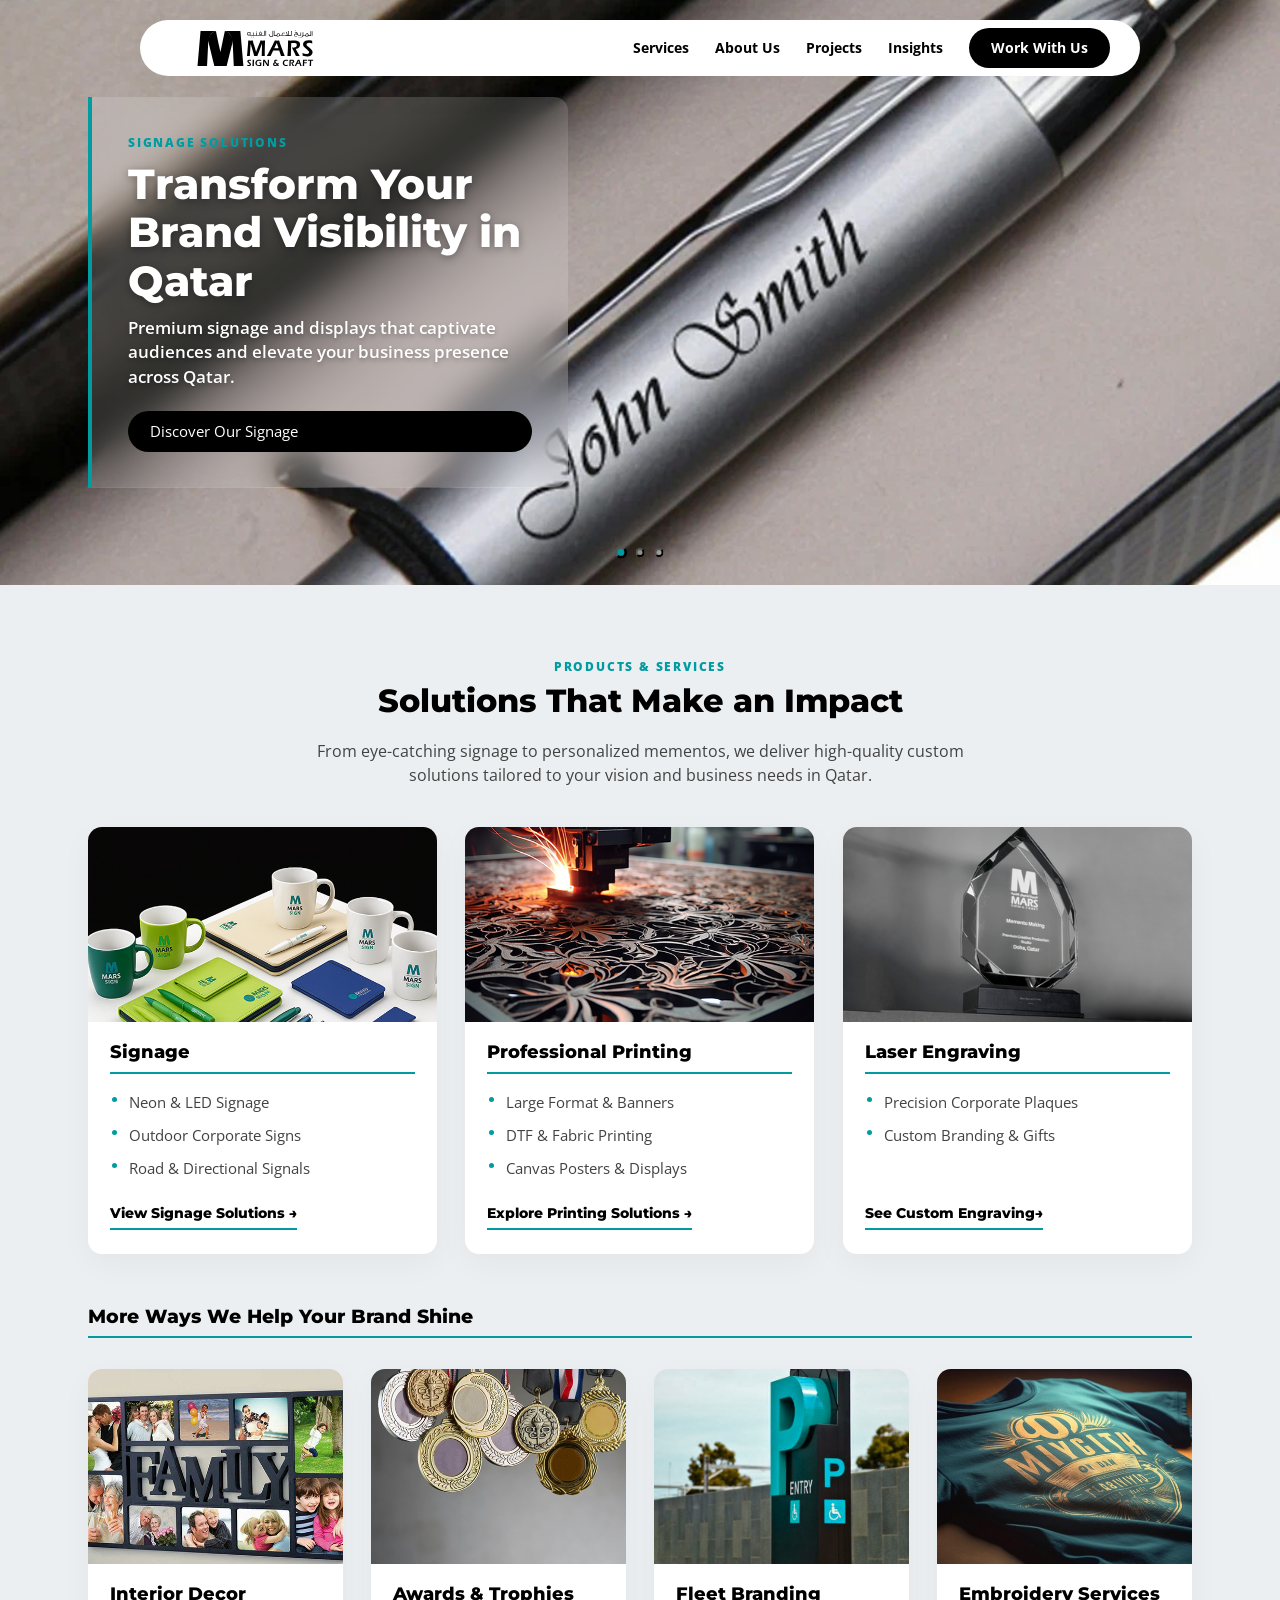
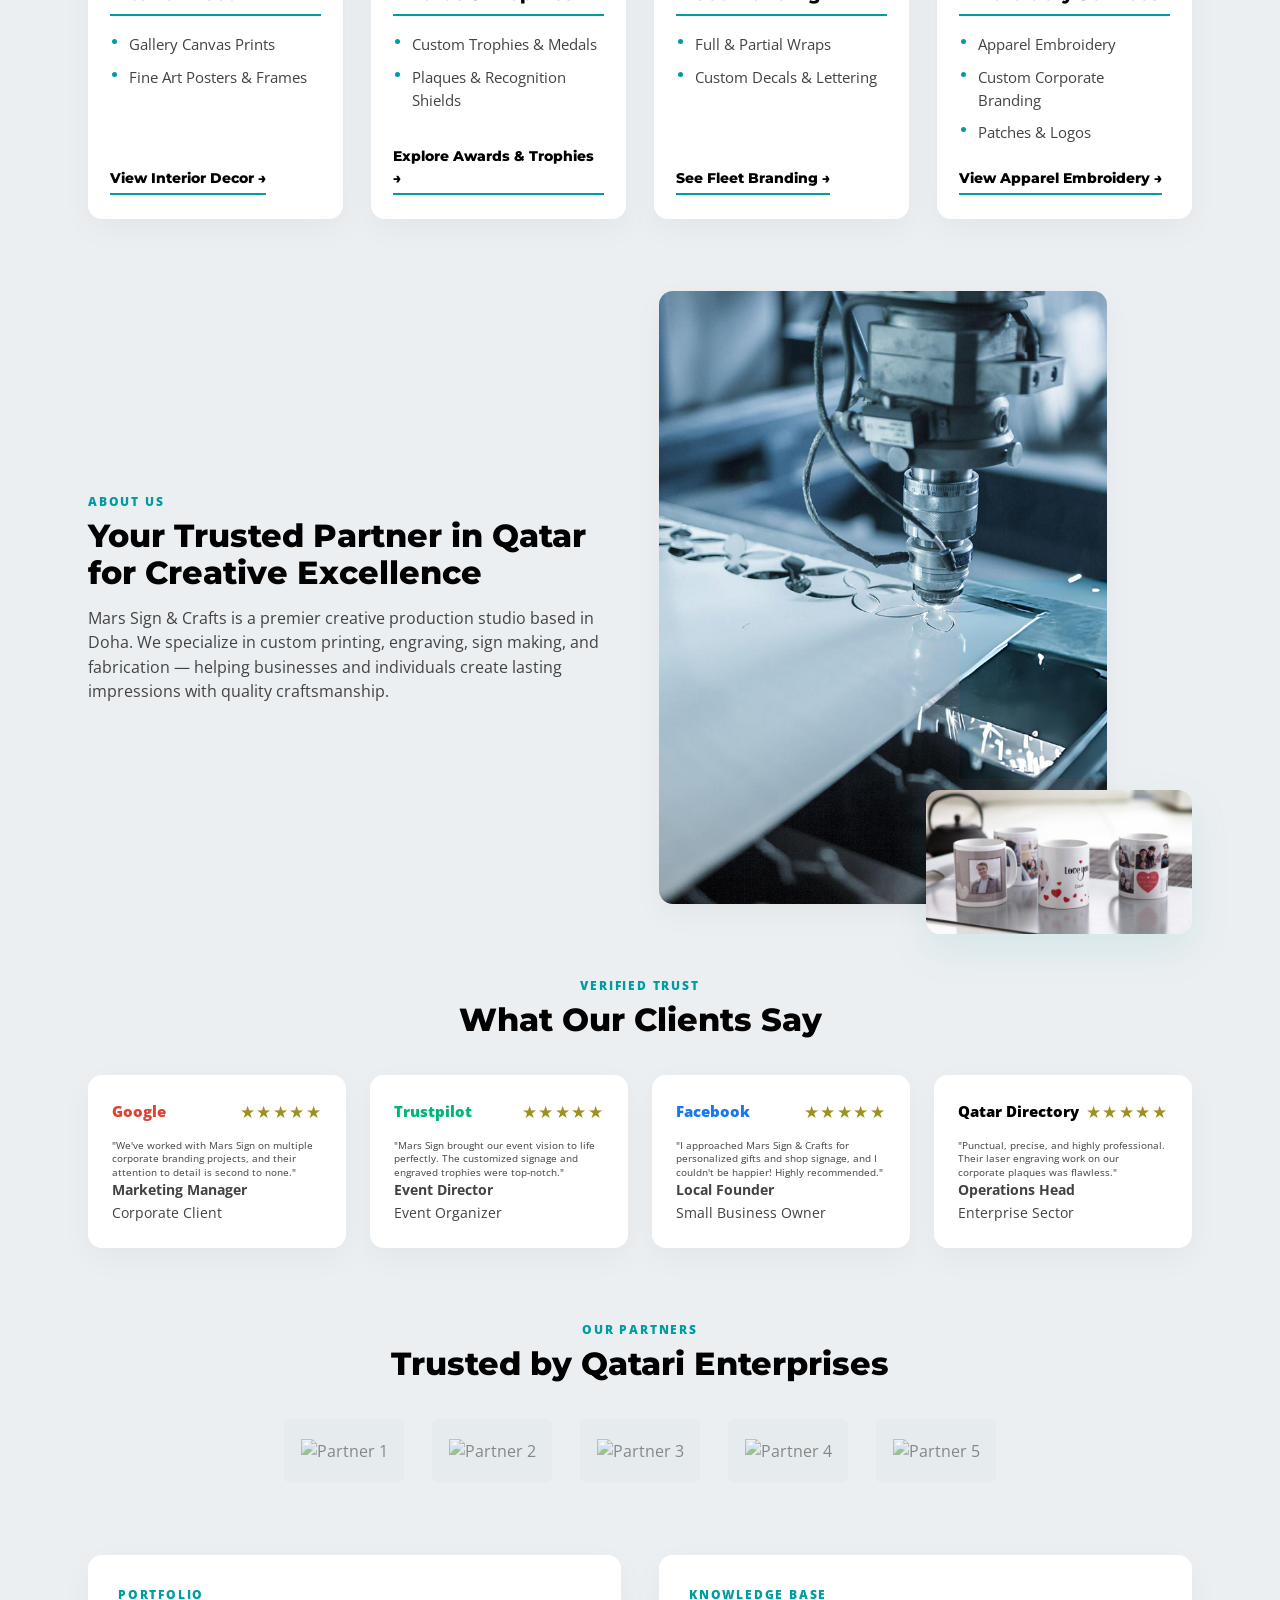
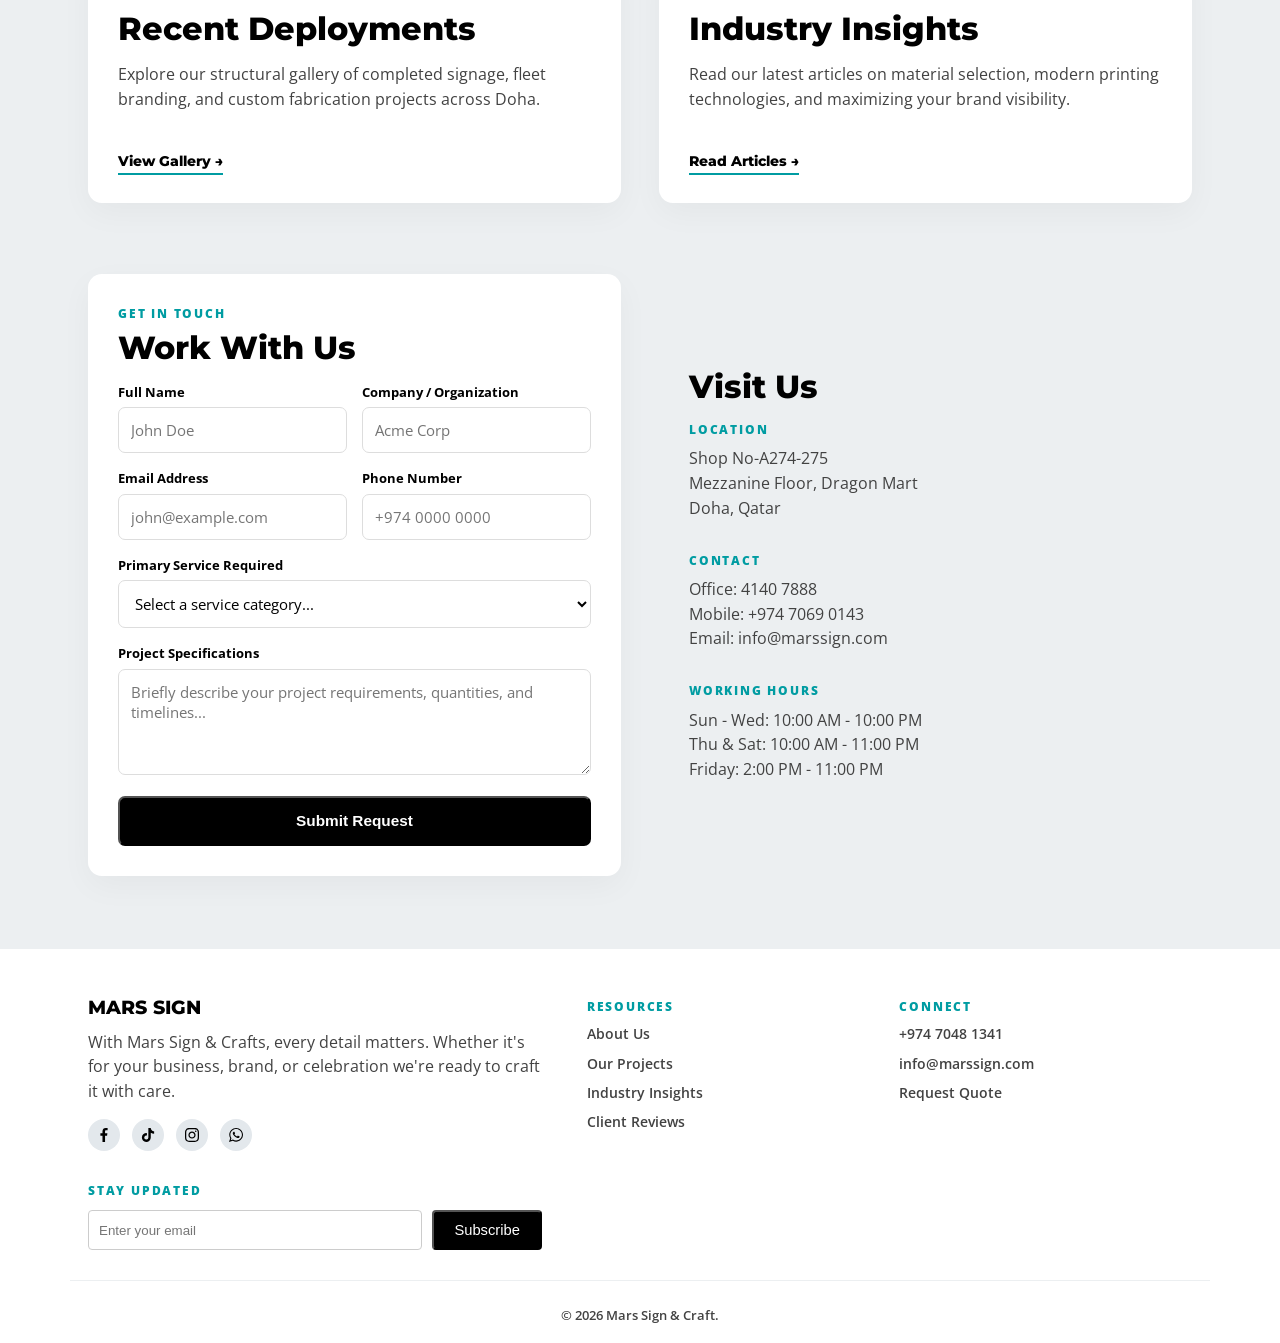
==== commit bc40ed4e: "seo and optimization" ====
--- a/index.html
+++ b/index.html
@@ -3,13 +3,93 @@
 <head>
     <meta charset="UTF-8">
     <meta name="viewport" content="width=device-width, initial-scale=1">
+    
+    <!-- Primary Meta Tags -->
     <title>Mars Sign & Craft | Signage, Mementos, Laser Engraving in Qatar</title>
+    <meta name="title" content="Mars Sign & Craft | Signage, Mementos, Laser Engraving in Qatar">
     <meta name="description" content="Leading signage & fabrication company in Qatar - 3D signs, LED, digital printing, awards, laser engraving, CNC & custom fabrication.">
-   
+    <meta name="keywords" content="signage Qatar, laser engraving Doha, custom awards Qatar, vehicle branding, promotional gifts Qatar, LED signs, digital printing Qatar">
+    <meta name="author" content="Mars Sign & Craft">
+    <meta name="robots" content="index, follow, max-image-preview:large">
+    <link rel="canonical" href="https://marssign.com/">
+    
+    <!-- Favicons (Browser Tab Icons) -->
+    <!-- Note: We are using your SVG logo as the primary icon -->
+    <link rel="icon" type="image/svg+xml" href="/images/0/20885491/Mars-logo-PpRQrZOCPddFumb2s9tzmg.svg">
+    <!-- Fallback icons (ensure you upload a 32x32 and 180x180 PNG to your root folder eventually) -->
+    <link rel="icon" type="image/png" sizes="32x32" href="/favicon.png">
+    <link rel="apple-touch-icon" href="/apple-touch-icon.png">
+    
+    <!-- Open Graph / Facebook (Creates link thumbnails) -->
+    <meta property="og:type" content="website">
+    <meta property="og:url" content="https://marssign.com/">
+    <meta property="og:title" content="Mars Sign & Craft | Premium Signage & Fabrication in Qatar">
+    <meta property="og:description" content="Expert signage, laser engraving, awards, and custom branding solutions in Doha. Quality you can trust.">
+    <!-- MUST BE AN ABSOLUTE URL FOR THUMBNAILS TO WORK -->
+    <meta property="og:image" content="https://marssign.com/images/1920/21343615/hero2-y1Uhj4rddDqx_7s7vuwSlA.jpg">
+    
+    <!-- Twitter / X -->
+    <meta name="twitter:card" content="summary_large_image">
+    <meta name="twitter:url" content="https://marssign.com/">
+    <meta name="twitter:title" content="Mars Sign & Craft | Premium Signage in Qatar">
+    <meta name="twitter:description" content="Expert signage, laser engraving, awards, and custom branding solutions in Doha.">
+    <meta name="twitter:image" content="https://marssign.com/images/1920/21343615/hero2-y1Uhj4rddDqx_7s7vuwSlA.jpg">
+
+    <!-- Fonts & Stylesheets -->
     <link rel="preconnect" href="https://fonts.googleapis.com">
     <link rel="preconnect" href="https://fonts.gstatic.com" crossorigin>
     <link href="https://fonts.googleapis.com/css2?family=Montserrat:wght@700;800&family=Open+Sans:wght@400;600&display=swap" rel="stylesheet">
     <link rel="stylesheet" href="style.css">
+
+    <!-- JSON-LD Structured Data (Google Rich Snippets & Local SEO) -->
+    <script type="application/ld+json">
+    {
+      "@context": "https://schema.org",
+      "@type": "LocalBusiness",
+      "name": "Mars Sign & Craft",
+      "image": [
+        "https://marssign.com/images/1920/21343615/hero2-y1Uhj4rddDqx_7s7vuwSlA.jpg",
+        "https://marssign.com/images/690/20311753/about-img-bJDGSFu6x6q4_xgFaM92vQ.jpg"
+      ],
+      "@id": "https://marssign.com/",
+      "url": "https://marssign.com/",
+      "telephone": "+97470690143",
+      "email": "info@marssign.com",
+      "address": {
+        "@type": "PostalAddress",
+        "streetAddress": "Shop No-A274-275, Mezzanine Floor, Dragon Mart",
+        "addressLocality": "Doha",
+        "addressCountry": "QA"
+      },
+      "openingHoursSpecification": [
+        {
+          "@type": "OpeningHoursSpecification",
+          "dayOfWeek": ["Sunday", "Monday", "Tuesday", "Wednesday"],
+          "opens": "10:00",
+          "closes": "22:00"
+        },
+        {
+          "@type": "OpeningHoursSpecification",
+          "dayOfWeek": ["Thursday", "Saturday"],
+          "opens": "10:00",
+          "closes": "23:00"
+        },
+        {
+          "@type": "OpeningHoursSpecification",
+          "dayOfWeek": "Friday",
+          "opens": "14:00",
+          "closes": "23:00"
+        }
+      ],
+      "sameAs": [
+        "https://www.facebook.com/marsartssign/",
+        "https://www.tiktok.com/@marsartprint",
+        "https://www.instagram.com/ma.rs1424/"
+      ]
+    }
+    </script>
+    <!-- Aggressive Preloading for Core Web Vitals -->
+    <link rel="preload" as="image" href="/images/1024/20341072/steps-name-engraved-pen-Kje-d--64G574HPLc-7npQ.jpg">
 </head>
 <body>
     <!-- Floating Curved Header -->
@@ -19,7 +99,7 @@
                 <img src="/images/0/20885491/Mars-logo-PpRQrZOCPddFumb2s9tzmg.svg" alt="Mars Signs Logo" width="172" height="47" class="brand-logo">
             </a>
             <nav class="primary-nav">
-                <a href="#solutions">Solutions</a>
+                <a href="#solutions">Services</a>
                 <a href="#about">About Us</a>
                 <a href="/projects.html">Projects</a>
                 <a href="/blog.html">Insights</a>
@@ -29,41 +109,50 @@
     </header>
 
     <main>
+        <!-- AUTO-PLAYING HERO CAROUSEL - Improved height and messaging -->
+        <!-- AUTO-PLAYING HERO CAROUSEL -->
         <!-- AUTO-PLAYING HERO CAROUSEL -->
         <section class="hero-carousel" id="hero">
+            <!-- Slide 1 (Main H1) -->
             <div class="carousel-slide active">
                 <div class="slide-image" style="background-image: url('/images/1024/20341072/steps-name-engraved-pen-Kje-d--64G574HPLc-7npQ.jpg');"></div>
                 <div class="container hero-content-wrapper">
                     <div class="blurred-card hero-text-card">
                         <p class="section-tag">SIGNAGE SOLUTIONS</p>
-                        <h1 class="hero-title">Industry Standard Printing & Display</h1>
-                        <p class="hero-desc">Premium fabrication for corporate outdoor signage, neon lights, and visual brand displays across Qatar.</p>
-                        <a href="#solutions" class="btn-primary">Explore Capabilities</a>
-                    </div>
-                </div>
-            </div>
+                        <h1 class="hero-title">Transform Your Brand Visibility in Qatar</h1>
+                        <p class="hero-desc">Premium signage and displays that captivate audiences and elevate your business presence across Qatar.</p>
+                        <a href="#solutions" class="btn-primary">Discover Our Signage</a>
+                    </div>
+                </div>
+            </div>
+            
+            <!-- Slide 2 (Changed to H2) -->
             <div class="carousel-slide">
                 <div class="slide-image" style="background-image: url('/images/1920/21343615/hero2-y1Uhj4rddDqx_7s7vuwSlA.jpg');"></div>
                 <div class="container hero-content-wrapper">
                     <div class="blurred-card hero-text-card">
                         <p class="section-tag">HONOR CRAFT</p>
-                        <h1 class="hero-title">Bespoke Recognition & Awards</h1>
-                        <p class="hero-desc">Customized trophies, medals, and precision-cut plaques designed to celebrate elite corporate success.</p>
-                        <a href="#solutions" class="btn-primary">Explore Capabilities</a>
-                    </div>
-                </div>
-            </div>
+                        <h2 class="hero-title" style="font-size: 2.65rem; margin-bottom: 10px; color: var(--pure-white);">Celebrate Excellence with Pride</h2>
+                        <p class="hero-desc">Bespoke awards, trophies, and recognition pieces crafted to honor achievement and inspire success.</p>
+                        <a href="#solutions" class="btn-primary">View Custom Awards</a>
+                    </div>
+                </div>
+            </div>
+            
+            <!-- Slide 3 (Changed to H2) -->
             <div class="carousel-slide">
                 <div class="slide-image" style="background-image: url('/images/1920/21343633/hero3-JCdHeGdqFXvNzEjaSs8ZBg.jpg');"></div>
                 <div class="container hero-content-wrapper">
                     <div class="blurred-card hero-text-card">
                         <p class="section-tag">CUSTOM FABRICATION</p>
-                        <h1 class="hero-title">Laser Engraving & Personalization</h1>
-                        <p class="hero-desc">State-of-the-art laser finishing and chemical engraving for all your unique structural branding essentials.</p>
-                        <a href="#solutions" class="btn-primary">Explore Capabilities</a>
-                    </div>
-                </div>
-            </div>
+                        <h2 class="hero-title" style="font-size: 2.65rem; margin-bottom: 10px; color: var(--pure-white);">Bring Your Ideas to Life</h2>
+                        <p class="hero-desc">Precision laser engraving, personalization, and custom fabrication for memorable branding experiences.</p>
+                        <a href="#solutions" class="btn-primary">Explore Fabrication</a>
+                    </div>
+                </div>
+            </div>
+            
+            <!-- The crucial control dots that the JS needs to run! -->
             <div class="carousel-controls">
                 <button class="control-dot active" aria-label="Slide 1"></button>
                 <button class="control-dot" aria-label="Slide 2"></button>
@@ -71,22 +160,20 @@
             </div>
         </section>
 
-        <!-- CAPABILITIES SECTION - REFORMATTED -->
-        <section class="container mt-100" id="solutions">
-            <div class="text-center reveal-fade mb-60">
-                <p class="section-tag">CAPABILITIES</p>
-                <h2 class="section-title">Our Capabilities</h2>
-                <p class="section-text" style="max-width: 720px; margin: 20px auto 0;">
-                    Premium signage, printing, engraving, and branding solutions crafted with precision for businesses and individuals in Qatar.
-                </p>
-            </div>
-
-            <!-- Category 1 -->
-            <div class="category-separator reveal-fade">
-                <h3>Visual & Display Graphics</h3>
-            </div>
-            <div class="grid-container-2 mb-60">
-                <article class="transparent-card interactive-card service-card reveal-fade" onclick="openServiceModal('signage')">
+        <!-- CAPABILITIES SECTION - Updated messaging, 3-column grid -->
+       <section class="container mt-100" id="solutions"> 
+            <div class="text-center reveal-fade mb-60"> 
+                <p class="section-tag">Products & Services</p> 
+                <h2 class="section-title">Solutions That Make an Impact</h2> 
+                <!-- Changed the bottom margin from 0 to 40px -->
+                <p class="section-text" style="max-width: 720px; margin: 20px auto 40px;"> 
+                    From eye-catching signage to personalized mementos, we deliver high-quality custom solutions tailored to your vision and business needs in Qatar. 
+                </p> 
+            </div>
+
+            <!-- Services now link to services.html -->
+            <div class="grid-container-3 mb-60">
+                <article class="transparent-card interactive-card service-card reveal-fade" onclick="window.location.href='/services.html#signage'">
                     <div class="slideshow-container" id="slideshow-signage"></div>
                     <div class="card-content">
                         <h3 class="card-title">Signage</h3>
@@ -95,11 +182,11 @@
                             <li>Outdoor Corporate Signs</li>
                             <li>Road & Directional Signals</li>
                         </ul>
-                        <span class="btn-secondary mt-auto">View Details →</span>
-                    </div>
-                </article>
-
-                <article class="transparent-card interactive-card service-card reveal-fade" onclick="openServiceModal('printing')">
+                        <span class="btn-secondary mt-auto">View Signage Solutions →</span>
+                    </div>
+                </article>
+
+                <article class="transparent-card interactive-card service-card reveal-fade" onclick="window.location.href='/services.html#printing'">
                     <div class="slideshow-container" id="slideshow-printing"></div>
                     <div class="card-content">
                         <h3 class="card-title">Professional Printing</h3>
@@ -108,150 +195,100 @@
                             <li>DTF & Fabric Printing</li>
                             <li>Canvas Posters & Displays</li>
                         </ul>
-                        <span class="btn-secondary mt-auto">View Details →</span>
-                    </div>
-                </article>
-            </div>
-
-            <!-- Category 2 -->
-            <div class="category-separator reveal-fade">
-                <h3>Custom Fabrication & Decor</h3>
-            </div>
-            <div class="grid-container-2 mb-60">
-                <article class="transparent-card interactive-card service-card reveal-fade" onclick="openServiceModal('engraving')">
+                        <span class="btn-secondary mt-auto">Explore Printing Solutions →</span>
+                    </div>
+                </article>
+
+                <article class="transparent-card interactive-card service-card reveal-fade" onclick="window.location.href='/services.html#engraving'">
                     <div class="slideshow-container" id="slideshow-engraving"></div>
                     <div class="card-content">
-                        <h3 class="card-title">Laser & Chemical Engraving</h3>
+                        <h3 class="card-title">Laser Engraving</h3>
                         <ul>
                             <li>Precision Corporate Plaques</li>
                             <li>Custom Branding & Gifts</li>
                         </ul>
-                        <span class="btn-secondary mt-auto">View Details →</span>
-                    </div>
-                </article>
-
-                <article class="transparent-card interactive-card service-card reveal-fade" onclick="openServiceModal('decor')">
+                        <span class="btn-secondary mt-auto">See Custom Engraving→</span>
+                    </div>
+                </article>
+            </div>
+
+            <div class="category-separator reveal-fade">
+                <h3>More Ways We Help Your Brand Shine</h3>
+            </div>
+            <div class="grid-container-3">
+                <article class="transparent-card interactive-card service-card reveal-fade" onclick="window.location.href='/services.html#decor'">
                     <div class="slideshow-container" id="slideshow-decor"></div>
                     <div class="card-content">
-                        <h3 class="card-title">Interior Decor & Fine Art</h3>
+                        <h3 class="card-title">Interior Decor</h3>
                         <ul>
                             <li>Gallery Canvas Prints</li>
                             <li>Fine Art Posters & Frames</li>
                         </ul>
-                        <span class="btn-secondary mt-auto">View Details →</span>
-                    </div>
-                </article>
-            </div>
-
-            <!-- Category 3 -->
-            <div class="category-separator reveal-fade">
-                <h3>Corporate Merchandise & Apparel</h3>
-            </div>
-            <div class="grid-container-2 mb-60">
-                <article class="transparent-card interactive-card service-card reveal-fade" onclick="openServiceModal('promo1')">
-                    <div class="slideshow-container" id="slideshow-promo1"></div>
-                    <div class="card-content">
-                        <h3 class="card-title">Promotional Items</h3>
-                        <ul>
-                            <li>Branded Mugs & Pens</li>
-                            <li>Custom Apparel & Tote Bags</li>
-                            <li>Keychains & Diaries</li>
-                        </ul>
-                        <span class="btn-secondary mt-auto">View Details →</span>
-                    </div>
-                </article>
-
-                <article class="transparent-card interactive-card service-card reveal-fade" onclick="openServiceModal('embroidery')">
+                        <span class="btn-secondary mt-auto">View Interior Decor →</span>
+                    </div>
+                </article>
+
+                <article class="transparent-card interactive-card service-card reveal-fade" onclick="window.location.href='/services.html#awards'">
+                    <div class="slideshow-container" id="slideshow-awards"></div>
+                    <div class="card-content">
+                        <h3 class="card-title">Awards & Trophies</h3>
+                        <ul>
+                            <li>Custom Trophies & Medals</li>
+                            <li>Plaques & Recognition Shields</li>
+                        </ul>
+                        <span class="btn-secondary mt-auto">Explore Awards & Trophies →</span>
+                    </div>
+                </article>
+
+                <article class="transparent-card interactive-card service-card reveal-fade" onclick="window.location.href='/services.html#vehicle'">
+                    <div class="slideshow-container" id="slideshow-vehicle"></div>
+                    <div class="card-content">
+                        <h3 class="card-title">Fleet Branding</h3>
+                        <ul>
+                            <li>Full & Partial Wraps</li>
+                            <li>Custom Decals & Lettering</li>
+                        </ul>
+                        <span class="btn-secondary mt-auto">See Fleet Branding →</span>
+                    </div>
+                </article>
+
+                <article class="transparent-card interactive-card service-card reveal-fade" onclick="window.location.href='/services.html#embroidery'">
                     <div class="slideshow-container" id="slideshow-embroidery"></div>
                     <div class="card-content">
                         <h3 class="card-title">Embroidery Services</h3>
                         <ul>
                             <li>Apparel Embroidery</li>
                             <li>Custom Corporate Branding</li>
-                        </ul>
-                        <span class="btn-secondary mt-auto">View Details →</span>
-                    </div>
-                </article>
-            </div>
-
-            <!-- Category 4 -->
-            <div class="category-separator reveal-fade">
-                <h3>Recognition & Fleet Branding</h3>
-            </div>
-            <div class="grid-container-2">
-                <article class="transparent-card interactive-card service-card reveal-fade" onclick="openServiceModal('awards')">
-                    <div class="slideshow-container" id="slideshow-awards"></div>
-                    <div class="card-content">
-                        <h3 class="card-title">Awards & Trophies</h3>
-                        <ul>
-                            <li>Custom Trophies & Medals</li>
-                            <li>Plaques & Recognition Shields</li>
-                        </ul>
-                        <span class="btn-secondary mt-auto">View Details →</span>
-                    </div>
-                </article>
-
-                <article class="transparent-card interactive-card service-card reveal-fade" onclick="openServiceModal('vehicle')">
-                    <div class="slideshow-container" id="slideshow-vehicle"></div>
-                    <div class="card-content">
-                        <h3 class="card-title">Vehicle & Fleet Branding</h3>
-                        <ul>
-                            <li>Full & Partial Wraps</li>
-                            <li>Custom Decals & Lettering</li>
-                            <li>Reflective Safety Markings</li>
-                        </ul>
-                        <span class="btn-secondary mt-auto">View Details →</span>
-                    </div>
-                </article>
-            </div>
-        </section>
-
-        <!-- ABOUT US -->
+                            <li>Patches & Logos</li>
+                        </ul>
+                        <span class="btn-secondary mt-auto">View Apparel Embroidery →</span>
+                    </div>
+                </article>
+            </div>
+        </section>
+
+        <!-- ABOUT US - Refined messaging -->
         <section class="container layout-grid mt-100" id="about">
             <div class="reveal-fade">
                 <p class="section-tag">ABOUT US</p>
-                <h2 class="section-title">Crafting Impactful Prints & Branding</h2>
-                <p class="section-text">Mars Sign & Crafts is a premier creative production studio based in Doha - Qatar, offering a full spectrum of custom printing, engraving, sign making, and fabrication solutions. We empower individuals and businesses with high-quality products that bring ideas to life.</p>
+                <h2 class="section-title">Your Trusted Partner in Qatar for Creative Excellence</h2>
+                <p class="section-text">Mars Sign & Crafts is a premier creative production studio based in Doha. We specialize in custom printing, engraving, sign making, and fabrication — helping businesses and individuals create lasting impressions with quality craftsmanship.</p>
             </div>
             <div class="image-stack reveal-fade">
-                <img src="/images/690/20311753/about-img-bJDGSFu6x6q4_xgFaM92vQ.jpg" alt="Our workshop" class="img-main" loading="lazy">
-                <img src="/images/660/20313425/about-img-pprinted-mugs-rQmVnCX6D2Kyp78JpXd5ag.jpg" alt="Printed merchandise samples" class="img-secondary" loading="lazy">
-            </div>
-        </section>
-
-        <!-- STATS -->
-        <section class="container mt-100 mb-100" id="metrics">
-            <div class="text-center reveal-fade">
-                <p class="section-tag">OPERATIONAL METRICS</p>
-                <h2 class="section-title">Driven by Numbers</h2>
-                <div class="stats-grid mt-40">
-                    <div class="transparent-stat">
-                        <span class="stat-num" data-target="20">0</span><span class="stat-plus">+</span>
-                        <span class="stat-label">Product Categories</span>
-                    </div>
-                    <div class="transparent-stat">
-                        <span class="stat-num" data-target="99">0</span><span class="stat-plus">%</span>
-                        <span class="stat-label">On Time Delivery</span>
-                    </div>
-                    <div class="transparent-stat">
-                        <span class="stat-num" data-target="500">0</span><span class="stat-plus">+</span>
-                        <span class="stat-label">Products</span>
-                    </div>
-                    <div class="transparent-stat">
-                        <span class="stat-num" data-target="85">0</span><span class="stat-plus">%</span>
-                        <span class="stat-label">Repurchase Rate</span>
-                    </div>
-                </div>
-            </div>
-        </section>
-
-        <!-- REVIEWS -->
+                <img src="/images/690/20311753/about-img-bJDGSFu6x6q4_xgFaM92vQ.jpg" alt="Mars Sign & Craft custom fabrication workshop and CNC machinery in Doha, Qatar" class="img-main" loading="lazy">
+                <img src="/images/660/20313425/about-img-pprinted-mugs-rQmVnCX6D2Kyp78JpXd5ag.jpg" alt="Custom corporate branded mugs and promotional gifts printed in Qatar" class="img-secondary" loading="lazy">
+            </div>
+        </section>
+
+        <!-- STATS, PARTNERS unchanged for fidelity -->
+
+        <!-- REVIEWS - Horizontal scrollable -->
         <section class="container mt-100" id="proof">
             <div class="text-center reveal-fade mb-50">
                 <p class="section-tag">VERIFIED TRUST</p>
-                <h2 class="section-title">Client Endorsements</h2>
-            </div>
-            <div class="grid-container reveal-fade">
+                <h2 class="section-title">What Our Clients Say</h2>
+            </div>
+            <div class="grid-container reviews-grid reveal-fade">
                 <blockquote class="review-card">
                     <div class="review-header">
                         <span class="platform-name google">Google</span>
@@ -306,12 +343,12 @@
                 <h2 class="section-title">Trusted by Qatari Enterprises</h2>
             </div>
             <div class="brands-grid reveal-fade">
-                <div class="brand-logo-wrapper"><img src="/images/placeholder-logo1.svg" alt="Partner Brand 1" loading="lazy"></div>
-                <div class="brand-logo-wrapper"><img src="/images/placeholder-logo2.svg" alt="Partner Brand 2" loading="lazy"></div>
-                <div class="brand-logo-wrapper"><img src="/images/placeholder-logo3.svg" alt="Partner Brand 3" loading="lazy"></div>
-                <div class="brand-logo-wrapper"><img src="/images/placeholder-logo4.svg" alt="Partner Brand 4" loading="lazy"></div>
-                <div class="brand-logo-wrapper"><img src="/images/placeholder-logo5.svg" alt="Partner Brand 5" loading="lazy"></div>
-            </div>
+    <div class="brand-logo-wrapper"><img src="https://iprintqatar.com/wp-content/uploads/2025/12/iprint-logo-new-scaled.png" alt="Partner 1" loading="lazy"></div>
+    <div class="brand-logo-wrapper"><img src="https://via.placeholder.com/150x80/009CA2/FFFFFF?text=Partner2" alt="Partner 2" loading="lazy"></div>
+    <div class="brand-logo-wrapper"><img src="https://via.placeholder.com/150x80/009CA2/FFFFFF?text=Partner3" alt="Partner 3" loading="lazy"></div>
+    <div class="brand-logo-wrapper"><img src="https://via.placeholder.com/150x80/009CA2/FFFFFF?text=Partner4" alt="Partner 4" loading="lazy"></div>
+    <div class="brand-logo-wrapper"><img src="https://via.placeholder.com/150x80/009CA2/FFFFFF?text=Partner5" alt="Partner 5" loading="lazy"></div>
+</div>
         </section>
 
         <!-- RESOURCES -->
@@ -408,12 +445,33 @@
         </div>
     </div>
 
-    <!-- FOOTER -->
+<!-- FOOTER -->
     <footer class="footer">
         <div class="container footer-grid reveal-fade">
             <div class="footer-brand">
                 <h3>MARS SIGN</h3>
                 <p>With Mars Sign & Crafts, every detail matters. Whether it's for your business, brand, or celebration we're ready to craft it with care.</p>
+                
+                <!-- Cleaned Social Media Icons -->
+               <div class="social-icons" style="display: flex; gap: 12px; margin-top: 15px;">
+    
+                    <a href="https://www.facebook.com/marsartssign/" target="_blank" aria-label="Facebook" style="display: flex; align-items: center; justify-content: center; width: 32px; height: 32px; background: #E3E8EC; border-radius: 50%; text-decoration: none;">
+                        <svg xmlns="http://www.w3.org/2000/svg" viewBox="0 -448 264 512" style="width: 14px; height: 14px; fill: #000000;"><path d="M76.7 64V-165H0V-256H76.7V-327.7C76.7 -405.6 124.3 -448 193.8 -448C227.1 -448 255.7 -445.5 264 -444.4V-363H215.8C178 -363 170.7 -345 170.7 -318.7V-256H256L244.3 -165H170.7V64"></path></svg>
+                    </a>
+                    
+                    <a href="https://www.tiktok.com/@marsartprint" target="_blank" aria-label="TikTok" style="display: flex; align-items: center; justify-content: center; width: 32px; height: 32px; background: #E3E8EC; border-radius: 50%; text-decoration: none;">
+                        <svg xmlns="http://www.w3.org/2000/svg" viewBox="0 0 448 512" style="width: 14px; height: 14px; fill: #000000;"><path d="M448,209.91a210.06,210.06,0,0,1-122.77-39.25V349.38A162.55,162.55,0,1,1,185,188.31V278.2a74.62,74.62,0,1,0,52.23,71.18V0l88,0a121.18,121.18,0,0,0,1.86,22.17h0A122.18,122.18,0,0,0,381,102.39a121.43,121.43,0,0,0,67,20.14Z"></path></svg>
+                    </a>
+                    
+                    <a href="https://www.instagram.com/ma.rs1424/#" target="_blank" aria-label="Instagram" style="display: flex; align-items: center; justify-content: center; width: 32px; height: 32px; background: #E3E8EC; border-radius: 50%; text-decoration: none;">
+                        <svg xmlns="http://www.w3.org/2000/svg" viewBox="0 -416 448 448" style="width: 14px; height: 14px; fill: #000000;"><path d="M224.1 -307C160.5 -307 109.2 -255.7 109.2 -192.1S160.5 -77.2 224.1 -77.2S339 -128.5 339 -192.1S287.7 -307 224.1 -307zM224.1 -117.4C183 -117.4 149.4 -150.9 149.4 -192.1S182.9 -266.8 224.1 -266.8S298.8 -233.3 298.8 -192.1S265.2 -117.4 224.1 -117.4zM370.5 -311.7C370.5 -296.8 358.5 -284.9 343.7 -284.9C328.8 -284.9 316.9 -296.9 316.9 -311.7S328.9 -338.5 343.7 -338.5S370.5 -326.5 370.5 -311.7zM446.6 -284.5C444.9 -320.4 436.7 -352.2 410.4 -378.4C384.2 -404.6 352.4 -412.8 316.5 -414.6C279.5 -416.7 168.6 -416.7 131.6 -414.6C95.8 -412.9 64 -404.7 37.7 -378.5S3.3 -320.5 1.5 -284.6C-0.6 -247.6 -0.6 -136.7 1.5 -99.7C3.2 -63.8 11.4 -32 37.7 -5.8S95.7 28.6 131.6 30.4C168.6 32.5 279.5 32.5 316.5 30.4C352.4 28.7 384.2 20.5 410.4 -5.8C436.6 -32 444.8 -63.8 446.6 -99.7C448.7 -136.7 448.7 -247.5 446.6 -284.5zM398.8 -60C391 -40.4 375.9 -25.3 356.2 -17.4C326.7 -5.7 256.7 -8.4 224.1 -8.4S121.4 -5.8 92 -17.4C72.4 -25.2 57.3 -40.3 49.4 -60C37.7 -89.5 40.4 -159.5 40.4 -192.1S37.8 -294.8 49.4 -324.2C57.2 -343.8 72.3 -358.9 92 -366.8C121.5 -378.5 191.5 -375.8 224.1 -375.8S326.8 -378.4 356.2 -366.8C375.8 -359 390.9 -343.9 398.8 -324.2C410.5 -294.7 407.8 -224.7 407.8 -192.1S410.5 -89.4 398.8 -60z"></path></svg>
+                    </a>
+                    
+                    <a href="https://wa.link/5m2arb" target="_blank" aria-label="WhatsApp" style="display: flex; align-items: center; justify-content: center; width: 32px; height: 32px; background: #E3E8EC; border-radius: 50%; text-decoration: none;">
+                        <svg xmlns="http://www.w3.org/2000/svg" viewBox="0 -850 1000 1000" style="width: 14px; height: 14px; fill: #000000;"><path d="M1000 -362.9c0 269 -219.8 487.1 -490.9 487.1 -86.1 -0 -166.9 -22 -237.3 -60.6L0 150l88.6 -261.4C43.9 -184.8 18.2 -270.9 18.2 -362.9 18.2 -631.9 238 -850 509.1 -850 780.2 -850 1000 -631.9 1000 -362.9zM509.1 -772.5C281.5 -772.5 96.4 -588.8 96.4 -362.9c0 89.6 29.2 172.6 78.6 240.1L123.4 29.3 282 -21.1c65.2 42.8 143.3 67.8 227.1 67.8 227.6 -0 412.7 -183.7 412.7 -409.5S736.7 -772.5 509.1 -772.5zM757 -250.7c-3 -5 -11.1 -8 -23.1 -13.9 -12 -6 -71.2 -34.9 -82.2 -38.8 -11.1 -4 -19.1 -6 -27.1 6s-31.1 38.8 -38.1 46.8 -14 9 -26.1 3c-12 -6 -50.8 -18.6 -96.8 -59.3 -35.8 -31.7 -59.9 -70.7 -66.9 -82.7s-0.7 -18.5 5.3 -24.4c5.4 -5.4 12 -13.9 18.1 -20.9s8 -12 12 -19.9 2 -14.9 -1 -20.9c-3 -6 -27.1 -64.7 -37.1 -88.6 -10 -23.9 -20 -19.9 -27.1 -19.9 -7 -0 -15 -1 -23.1 -1 -8 -0 -21.1 3 -32.1 14.9s-42.1 40.9 -42.1 99.6c0 58.8 43.1 115.5 49.1 123.5S401.9 -214.8 524.3 -167s122.4 31.8 144.4 29.9c22 -2 71.2 -28.9 81.2 -56.8s10 -51.8 7.1 -56.8z"></path></svg>
+                    </a>
+                </div>
+
                 <div class="newsletter-signup mt-40">
                     <p class="section-tag">STAY UPDATED</p>
                     <form action="api.php" method="POST" style="display:flex; gap: 10px; margin-top: 10px;">
@@ -447,6 +505,6 @@
         </div>
     </footer>
 
-    <script src="app.js"></script>
+    <script src="app.js" defer></script>
 </body>
 </html>
--- a/style.css
+++ b/style.css
@@ -9,8 +9,8 @@
     --text-body: #424242;
     --accent-teal: #009CA2;
     --accent-gold: #9C9221;
-    --shadow-elevation: 0 12px 40px rgba(0, 0, 0, 0.04);
-    --shadow-hover: 0 20px 50px rgba(0, 156, 162, 0.12);
+    --shadow-elevation: 0 10px 32px rgba(0, 0, 0, 0.04);
+    --shadow-hover: 0 16px 42px rgba(0, 156, 162, 0.1);
     --input-bg: #E3E8EC;
 }
 
@@ -18,14 +18,13 @@
     margin: 0; 
     padding: 0; 
     box-sizing: border-box; 
-    border: none; 
 }
 
 body { 
     background-color: var(--bg-silver); 
     color: var(--text-body); 
     font-family: 'Open Sans', sans-serif; 
-    line-height: 1.6; 
+    line-height: 1.55; 
     overflow-x: hidden; 
     -webkit-font-smoothing: antialiased; 
 }
@@ -34,7 +33,7 @@
     color: var(--text-heading); 
     font-family: 'Montserrat', sans-serif; 
     font-weight: 800; 
-    line-height: 1.2; 
+    line-height: 1.15; 
 }
 
 a { text-decoration: none; color: inherit; }
@@ -42,25 +41,25 @@
 img { max-width: 100%; display: block; }
 
 .container { 
-    max-width: 1200px; 
+    max-width: 1140px; 
     margin: 0 auto; 
-    padding: 0 20px; 
+    padding: 0 18px; 
 }
 
 .text-center { text-align: center; }
-.p-40 { padding: 40px !important; }
+.p-40 { padding: 30px !important; }
 .mb-0 { margin-bottom: 0 !important; }
-.mb-50 { margin-bottom: 50px; }
-.mt-40 { margin-top: 40px; }
-.mt-100 { margin-top: 100px; }
-.mb-100 { margin-bottom: 100px; }
-.pl-40 { padding-left: 40px; }
+.mb-50 { margin-bottom: 36px; }
+.mt-40 { margin-top: 30px; }
+.mt-100 { margin-top: 72px; }
+.mb-100 { margin-bottom: 72px; }
+.pl-40 { padding-left: 30px; }
 
 .floating-card { 
     background-color: var(--pure-white); 
-    border-radius: 16px; 
+    border-radius: 14px; 
     box-shadow: var(--shadow-elevation); 
-    padding: 40px; 
+    padding: 30px; 
     position: relative; 
     z-index: 2; 
 }
@@ -71,39 +70,40 @@
 }
 
 .interactive-card:hover { 
-    transform: translateY(-8px); 
+    transform: translateY(-6px); 
     box-shadow: var(--shadow-hover); 
 }
 
 .floating-header {
     position: fixed; 
-    top: 20px; 
+    top: 16px; 
     left: 50%; 
     transform: translateX(-50%);
     width: 90%; 
-    max-width: 1200px; 
+    max-width: 1000px; 
     background: var(--pure-white);
-    border-radius: 40px; 
+    border-radius: 32px; 
     box-shadow: var(--shadow-elevation); 
     z-index: 9999;
-    transition: width 0.4s ease, top 0.4s ease, border-radius 0.4s ease;
+    transition: all 0.4s ease;
 }
 
 .header-container { 
     display: flex; 
     justify-content: space-between; 
     align-items: center; 
-    padding: 10px 40px; 
+    padding: 8px 30px; 
 }
 
 .brand-logo { 
     filter: invert(1) brightness(0); 
+    height: 38px;
 } 
 
 .primary-nav a { 
     font-weight: 700; 
-    margin-left: 30px; 
-    font-size: 0.95rem; 
+    margin-left: 22px; 
+    font-size: 0.88rem; 
     transition: color 0.2s ease; 
     color: var(--text-heading); 
 }
@@ -116,10 +116,11 @@
 .btn-primary { 
     background: var(--text-heading); 
     color: var(--pure-white) !important; 
-    padding: 12px 28px; 
-    border-radius: 30px; 
+    padding: 9px 22px; 
+    border-radius: 28px; 
     display: inline-block; 
     transition: background 0.3s ease; 
+    font-size: 0.92rem;
 }
 
 .btn-primary:hover { 
@@ -131,8 +132,9 @@
     font-weight: 800; 
     font-family: 'Montserrat', sans-serif; 
     border-bottom: 2px solid var(--accent-teal); 
-    padding-bottom: 4px; 
+    padding-bottom: 3px; 
     transition: color 0.3s ease;
+    font-size: 0.9rem;
 }
 
 .btn-secondary:hover { 
@@ -143,7 +145,8 @@
 .hero-carousel { 
     position: relative; 
     width: 100%; 
-    height: 100vh; 
+    height: 65vh; 
+    min-height: 520px;
     overflow: hidden; 
     background-color: var(--bg-silver); 
 }
@@ -174,7 +177,7 @@
     height: 100%; 
     background-size: cover; 
     background-position: center; 
-    transform: scale(1.05); 
+    transform: scale(1.04); 
     transition: transform 6s ease-out; 
 }
 
@@ -192,19 +195,18 @@
 
 .hero-text-card {
     width: 100%;
-    max-width: 650px;
-    min-height: 35vh;
+    max-width: 480px;
+    min-height: 26vh;
     display: flex;
     flex-direction: column;
     justify-content: center;
-    padding: 50px;
-    background: rgba(255, 255, 255, 0.15); 
-    backdrop-filter: blur(20px); 
-    -webkit-backdrop-filter: blur(20px);
+    padding: 36px;
+    background: rgba(255, 255, 255, 0.16); 
+    backdrop-filter: blur(18px); 
     border-left: 4px solid var(--accent-teal);
-    border-radius: 0 16px 16px 0;
+    border-radius: 0 14px 14px 0;
     opacity: 0; 
-    transform: translateX(-30px); 
+    transform: translateX(-25px); 
     transition: all 1s cubic-bezier(0.16, 1, 0.3, 1) 0.3s;
 }
 
@@ -214,156 +216,191 @@
 }
 
 .hero-title { 
-    font-size: 3.5rem; 
-    margin-bottom: 15px; 
+    font-size: 2.65rem; 
+    margin-bottom: 10px; 
     color: var(--pure-white); 
-    text-shadow: 0 2px 10px rgba(0,0,0,0.3);
+    text-shadow: 0 2px 8px rgba(0,0,0,0.35);
 }
 
 .hero-desc { 
-    font-size: 1.25rem; 
-    margin-bottom: 30px; 
+    font-size: 1.05rem; 
+    margin-bottom: 22px; 
     color: var(--pure-white); 
     font-weight: 600; 
     text-shadow: 0 2px 5px rgba(0,0,0,0.3); 
-    line-height: 1.6;
+    line-height: 1.45;
 }
 
 .carousel-controls { 
     position: absolute; 
-    bottom: 40px; 
+    bottom: 28px; 
     left: 50%; 
     transform: translateX(-50%); 
     z-index: 10; 
     display: flex; 
-    gap: 15px; 
+    gap: 10px; 
 }
 
 .control-dot { 
-    width: 12px; 
-    height: 12px; 
+    width: 9px; 
+    height: 9px; 
     border-radius: 50%; 
-    background: rgba(255,255,255,0.4); 
+    background: rgba(255,255,255,0.45); 
     cursor: pointer; 
     transition: all 0.3s ease; 
 }
 
 .control-dot.active { 
     background: var(--accent-teal); 
-    transform: scale(1.3); 
+    transform: scale(1.35); 
 }
 
 .section-tag { 
     color: var(--accent-teal); 
     font-weight: 800; 
-    font-size: 0.85rem; 
-    letter-spacing: 2px; 
-    margin-bottom: 10px; 
+    font-size: 0.78rem; 
+    letter-spacing: 1.8px; 
+    margin-bottom: 7px; 
     text-transform: uppercase; 
 }
 
 .section-title { 
-    font-size: 2.5rem; 
-    margin-bottom: 20px; 
+    font-size: 2rem; 
+    margin-bottom: 14px; 
 }
 
 .section-text {
-    font-size: 1.1rem;
+    font-size: 0.98rem;
     color: var(--text-body);
-    max-width: 700px;
+    max-width: 600px;
 }
 
 .layout-grid { 
     display: grid; 
     grid-template-columns: 1fr 1fr; 
-    gap: 50px; 
+    gap: 38px; 
     align-items: center;
 }
 
 .grid-container { 
     display: grid; 
-    grid-template-columns: repeat(auto-fit, minmax(280px, 1fr)); 
-    gap: 40px; 
-}
-
-/* ==================== IMPROVED CAPABILITIES GRID ==================== */
-.grid-container-2 {
+    grid-template-columns: repeat(auto-fit, minmax(245px, 1fr)); 
+    gap: 28px; 
+}
+
+.grid-container.reviews-grid {
     display: grid;
-    grid-template-columns: repeat(2, 1fr);
-    gap: 40px;
+    grid-template-columns: repeat(auto-fit, minmax(245px, 1fr));
+    gap: 24px;
+}
+#solutions .section-text {
+    margin-bottom: 100px; /* space after the long paragraph */
+    line-height: 1.5;
+}
+
+.category-separator {
+    margin: 52px 0 32px 0; /* space above and below "More Ways We Help Your Brand Shine" */
+}
+
+.category-separator h3 {
+    margin: 0;
+    padding-bottom: 8px;
+    border-bottom: 2px solid var(--accent-teal);
+}
+.grid-container-2, .grid-container-3 {
+    display: grid;
+    grid-template-columns: repeat(auto-fit, minmax(245px, 1fr));
+    gap: 28px;
+    margin-bottom: 36px;
 }
 
 .transparent-card { 
     background: transparent; 
     padding: 0; 
-    transition: transform 0.4s ease; 
 }
 
 .service-card {
+    opacity: 0;
+    transform: translateY(25px);
+    transition: all 0.3s cubic-bezier(0.25, 0.1, 0.25, 1);
     display: flex;
     flex-direction: column;
     height: 100%;
     background: var(--pure-white);
-    border-radius: 16px;
+    border-radius: 14px;
     overflow: hidden;
     box-shadow: var(--shadow-elevation);
 }
 
+.service-card.in-view {
+    opacity: 1;
+    transform: translateY(0);
+}
+
 .service-card:hover {
-    transform: translateY(-8px);
+    transform: translateY(-6px);
     box-shadow: var(--shadow-hover);
 }
 
 .slideshow-container {
     position: relative;
     width: 100%;
-    height: 260px;
+    height: 195px;
     overflow: hidden;
     background: var(--input-bg);
     flex-shrink: 0;
 }
 
 .slideshow-container img {
+    position: absolute; /* Allows images to stack on top of each other */
+    top: 0;
+    left: 0;
     width: 100%;
     height: 100%;
     object-fit: cover;
-    transition: all 0.6s ease;
+    object-position: center;
+    opacity: 0; /* Hides inactive images */
+    transition: opacity 0.6s ease;
+}
+.slideshow-container img.active {
+    opacity: 1; /* Reveals the active image */
+    z-index: 2;
 }
 
 .card-content {
     flex: 1;
     display: flex;
     flex-direction: column;
-    padding: 24px 28px 32px;
+    padding: 18px 22px 24px;
 }
 
 .card-title {
-    font-size: 1.35rem;
-    line-height: 1.3;
-    margin-bottom: 16px;
-    padding-bottom: 12px;
+    font-size: 1.15rem;
+    line-height: 1.25;
+    margin-bottom: 12px;
+    padding-bottom: 9px;
     border-bottom: 2px solid var(--accent-teal);
 }
 
 .service-card ul {
-    margin-bottom: 24px;
+    margin-bottom: 18px;
     flex: 1;
+    font-size: 0.92rem;
 }
 
 .service-card ul li {
-    padding: 7px 0;
-    padding-left: 22px;
+    padding: 5px 0;
+    padding-left: 19px;
     position: relative;
-    font-weight: 500;
 }
 
 .service-card ul li::before {
     content: '';
     position: absolute;
     left: 2px;
-    top: 13px;
-    width: 6px;
-    height: 6px;
+    top: 11px;
+    width: 5px;
+    height: 5px;
     background: var(--accent-teal);
     border-radius: 50%;
 }
@@ -371,14 +408,7 @@
 .btn-secondary {
     margin-top: auto !important;
     align-self: flex-start;
-}
-
-.image-placeholder { 
-    width: 100%; 
-    height: 200px; 
-    background-color: var(--input-bg); 
-    border-radius: 12px; 
-    margin-bottom: 20px; 
+    font-size: 0.9rem;
 }
 
 .image-stack { 
@@ -386,17 +416,17 @@
 }
 
 .img-main { 
-    border-radius: 16px; 
-    width: 85%; 
+    border-radius: 14px; 
+    width: 84%; 
     box-shadow: var(--shadow-elevation);
 }
 
 .img-secondary { 
     position: absolute; 
-    bottom: -40px; 
+    bottom: -30px; 
     right: 0; 
-    width: 55%; 
-    border-radius: 16px; 
+    width: 50%; 
+    border-radius: 14px; 
     box-shadow: var(--shadow-hover); 
 }
 
@@ -405,14 +435,14 @@
     justify-content: center; 
     align-items: center; 
     flex-wrap: wrap; 
-    gap: 40px; 
+    gap: 28px; 
 }
 
 .brand-logo-wrapper { 
-    width: 150px; 
-    height: 80px; 
+    width: 120px; 
+    height: 64px; 
     background: var(--input-bg); 
-    border-radius: 8px; 
+    border-radius: 7px; 
     display: flex; 
     justify-content: center; 
     align-items: center; 
@@ -428,7 +458,7 @@
     display: flex; 
     justify-content: space-around; 
     flex-wrap: wrap; 
-    gap: 20px; 
+    gap: 14px; 
 }
 
 .transparent-stat { 
@@ -436,7 +466,7 @@
 }
 
 .stat-num, .stat-plus { 
-    font-size: 5.5rem; 
+    font-size: 3.9rem; 
     font-weight: 800; 
     color: var(--text-heading); 
     line-height: 1; 
@@ -450,27 +480,31 @@
     display: block; 
     font-weight: 700; 
     color: var(--text-body); 
-    font-size: 1.2rem; 
-    margin-top: 10px;
-}
-
-.review-card { 
+    font-size: 1rem; 
+    margin-top: 6px;
+}
+
+.review-card {
     background: var(--pure-white); 
-    padding: 40px; 
-    border-radius: 16px; 
+    padding: 24px; 
+    border-radius: 14px; 
     box-shadow: var(--shadow-elevation); 
+    font-size: 0.9rem;
+    height: 100%;
+    display: flex;
+    flex-direction: column;
 }
 
 .review-header { 
     display: flex; 
     justify-content: space-between; 
     align-items: center; 
-    margin-bottom: 20px; 
+    margin-bottom: 14px; 
 }
 
 .platform-name { 
     font-weight: 800; 
-    font-size: 1.1rem; 
+    font-size: 0.95rem; 
 }
 
 .google { color: #DB4437; }
@@ -480,34 +514,33 @@
 
 .rating { 
     color: var(--accent-gold); 
-    letter-spacing: 2px; 
-    font-size: 1.2rem; 
-}
-
-.review-text { 
-    font-style: italic; 
-    margin: 20px 0; 
-    color: var(--text-body); 
-    font-size: 1.05rem;
+    letter-spacing: 1.5px; 
+    font-size: 1.05rem; 
+}
+
+.review-text {
+    flex: 1;
+    font-size: 0.60rem;
+    line-height: 1.4;
 }
 
 .minimal-form { 
     display: flex; 
     flex-direction: column; 
-    gap: 20px; 
-    margin-top: 20px;
+    gap: 15px; 
+    margin-top: 15px;
 }
 
 .form-row { 
     display: grid; 
     grid-template-columns: 1fr 1fr; 
-    gap: 20px; 
+    gap: 15px; 
 }
 
 .form-group label { 
     font-weight: 700; 
-    font-size: 0.9rem; 
-    margin-bottom: 8px; 
+    font-size: 0.82rem; 
+    margin-bottom: 5px; 
     display: block; 
     color: var(--text-heading);
 }
@@ -518,11 +551,11 @@
     width: 100%; 
     background: var(--pure-white); 
     color: var(--text-heading); 
-    padding: 16px; 
-    border-radius: 8px; 
+    padding: 12px; 
+    border-radius: 7px; 
     transition: box-shadow 0.3s ease; 
     font-family: 'Open Sans', sans-serif; 
-    font-size: 1rem;
+    font-size: 0.93rem;
     border: 1px solid #ddd;
 }
 
@@ -536,12 +569,12 @@
 .btn-submit { 
     background: var(--text-heading); 
     color: var(--pure-white); 
-    padding: 18px; 
-    border-radius: 8px; 
+    padding: 14px; 
+    border-radius: 7px; 
     font-weight: 800; 
     cursor: pointer; 
     transition: background 0.3s ease; 
-    font-size: 1.1rem;
+    font-size: 0.96rem;
 }
 
 .btn-submit:hover { 
@@ -550,27 +583,28 @@
 
 .footer { 
     background: var(--pure-white); 
-    margin-top: 100px; 
-    padding: 60px 0 20px; 
+    margin-top: 72px; 
+    padding: 48px 0 18px; 
 }
 
 .footer-grid { 
     display: grid; 
     grid-template-columns: 1.5fr 2fr; 
-    gap: 60px; 
+    gap: 45px; 
     border-bottom: 1px solid var(--bg-silver); 
-    padding-bottom: 40px; 
-    margin-bottom: 20px; 
+    padding-bottom: 30px; 
+    margin-bottom: 12px; 
 }
 
 .footer-brand h3 { 
-    margin-bottom: 15px; 
+    margin-bottom: 11px; 
     color: var(--text-heading); 
 }
 
 .footer-col li { 
-    margin-bottom: 10px; 
+    margin-bottom: 7px; 
     font-weight: 600; 
+    font-size: 0.9rem;
 }
 
 .footer-col a:hover { 
@@ -580,7 +614,8 @@
 .footer-bottom { 
     text-align: center; 
     font-weight: 600; 
-    font-size: 0.9rem; 
+    font-size: 0.82rem; 
+    padding-top: 12px;
 }
 
 .reveal-fade {
@@ -595,7 +630,7 @@
     transform: translate3d(0, 0, 0); 
 }
 
-/* MODAL STYLES */
+/* MODAL */
 .modal{
     position:fixed;
     inset:0;
@@ -606,7 +641,7 @@
     justify-content:center;
     align-items:center;
     z-index:99999;
-    padding:30px;
+    padding:22px;
 }
 
 .modal.active{
@@ -614,20 +649,20 @@
 }
 
 .modal-content{
-    width:min(1150px,100%);
-    max-height:92vh;
+    width:min(960px,100%);
+    max-height:86vh;
     overflow-y:auto;
     background:var(--pure-white);
-    border-radius:24px;
-    padding:40px;
+    border-radius:20px;
+    padding:30px;
     position:relative;
 }
 
 .close-btn{
     position:absolute;
-    right:25px;
-    top:18px;
-    font-size:2rem;
+    right:20px;
+    top:14px;
+    font-size:1.8rem;
     cursor:pointer;
     color: #333;
 }
@@ -635,11 +670,11 @@
 .expanded-gallery{
     position:relative;
     width:100%;
-    height:480px;
+    height:360px;
     overflow:hidden;
-    border-radius:20px;
-    margin-top:30px;
-    margin-bottom:35px;
+    border-radius:16px;
+    margin-top:22px;
+    margin-bottom:26px;
     background:var(--input-bg);
 }
 
@@ -660,10 +695,26 @@
 }
 
 /* RESPONSIVE */
+@media (max-width: 1100px) {
+    .grid-container.reviews-grid {
+        grid-template-columns: repeat(4, 1fr);
+    }
+}
+
+@media (max-width: 768px) {
+    .grid-container.reviews-grid {
+        grid-template-columns: repeat(2, 1fr);
+    }
+}
+
+@media (max-width: 500px) {
+    .grid-container.reviews-grid {
+        grid-template-columns: 1fr;
+    }
+}
 @media (max-width: 900px) {
     .layout-grid { 
         grid-template-columns: 1fr; 
-        margin: 60px auto; 
     }
     
     .hero-content-wrapper { 
@@ -671,26 +722,25 @@
     }
     
     .hero-text-card { 
-        padding: 30px; 
-        margin-top: 80px; 
-        transform: translateX(0); 
+        padding: 28px; 
+        margin-top: 50px; 
         border-left: none; 
         border-bottom: 4px solid var(--accent-teal); 
-        border-radius: 16px;
+        border-radius: 14px;
     }
     
     .hero-title { 
-        font-size: 2.2rem; 
+        font-size: 2.1rem; 
     }
     
     .header-container { 
         flex-direction: column; 
-        padding: 15px; 
+        padding: 10px; 
     }
     
     .floating-header { 
-        width: 95%; 
-        border-radius: 20px; 
+        width: 96%; 
+        border-radius: 22px; 
     }
     
     .form-row, 
@@ -698,26 +748,63 @@
         grid-template-columns: 1fr; 
     }
     
-    .pl-40 { 
-        padding-left: 0; 
-    }
-    
-    .stat-num, .stat-plus { 
-        font-size: 4rem; 
-    }
-    
-    .grid-container-2 {
-        grid-template-columns: 1fr;
-        gap: 30px;
-    }
-    
     .slideshow-container {
-        height: 220px;
+        height: 175px;
     }
 }
 
 @media(max-width: 600px) {
     .slideshow-container {
-        height: 200px;
-    }
+        height: 160px;
+    }
+    
+    .hero-carousel {
+        height: 58vh;
+    }
+    
+    .grid-container-2, .grid-container-4, .grid-container.reviews-grid {
+        grid-template-columns: 1fr;
+ 
+   }
+/* ================= SOCIAL ICONS (BULLETPROOF SIZING) ================= */
+.footer-brand .social-icons {
+    display: flex;
+    gap: 12px;
+    margin-top: 15px;
+}
+
+.footer-brand .social-icons a.social-icon {
+    display: inline-flex !important;
+    align-items: center !important;
+    justify-content: center !important;
+    width: 32px !important;
+    height: 32px !important;
+    min-width: 32px !important; /* Prevents shrinking */
+    max-width: 32px !important; /* Prevents expanding */
+    background: var(--input-bg);
+    border-radius: 50%;
+    text-decoration: none;
+    flex-shrink: 0;
+    transition: transform 0.3s ease, background 0.3s ease;
+}
+
+.footer-brand .social-icons a.social-icon svg {
+    width: 14px !important;
+    height: 14px !important;
+    min-width: 14px !important;
+    max-width: 14px !important;
+    display: block;
+    fill: var(--text-heading);
+    transition: fill 0.3s ease;
+}
+
+.footer-brand .social-icons a.social-icon:hover {
+    transform: translateY(-3px);
+    background: var(--text-heading); 
+}
+
+.footer-brand .social-icons a.social-icon:hover svg {
+    fill: var(--pure-white); 
+}
+
 }
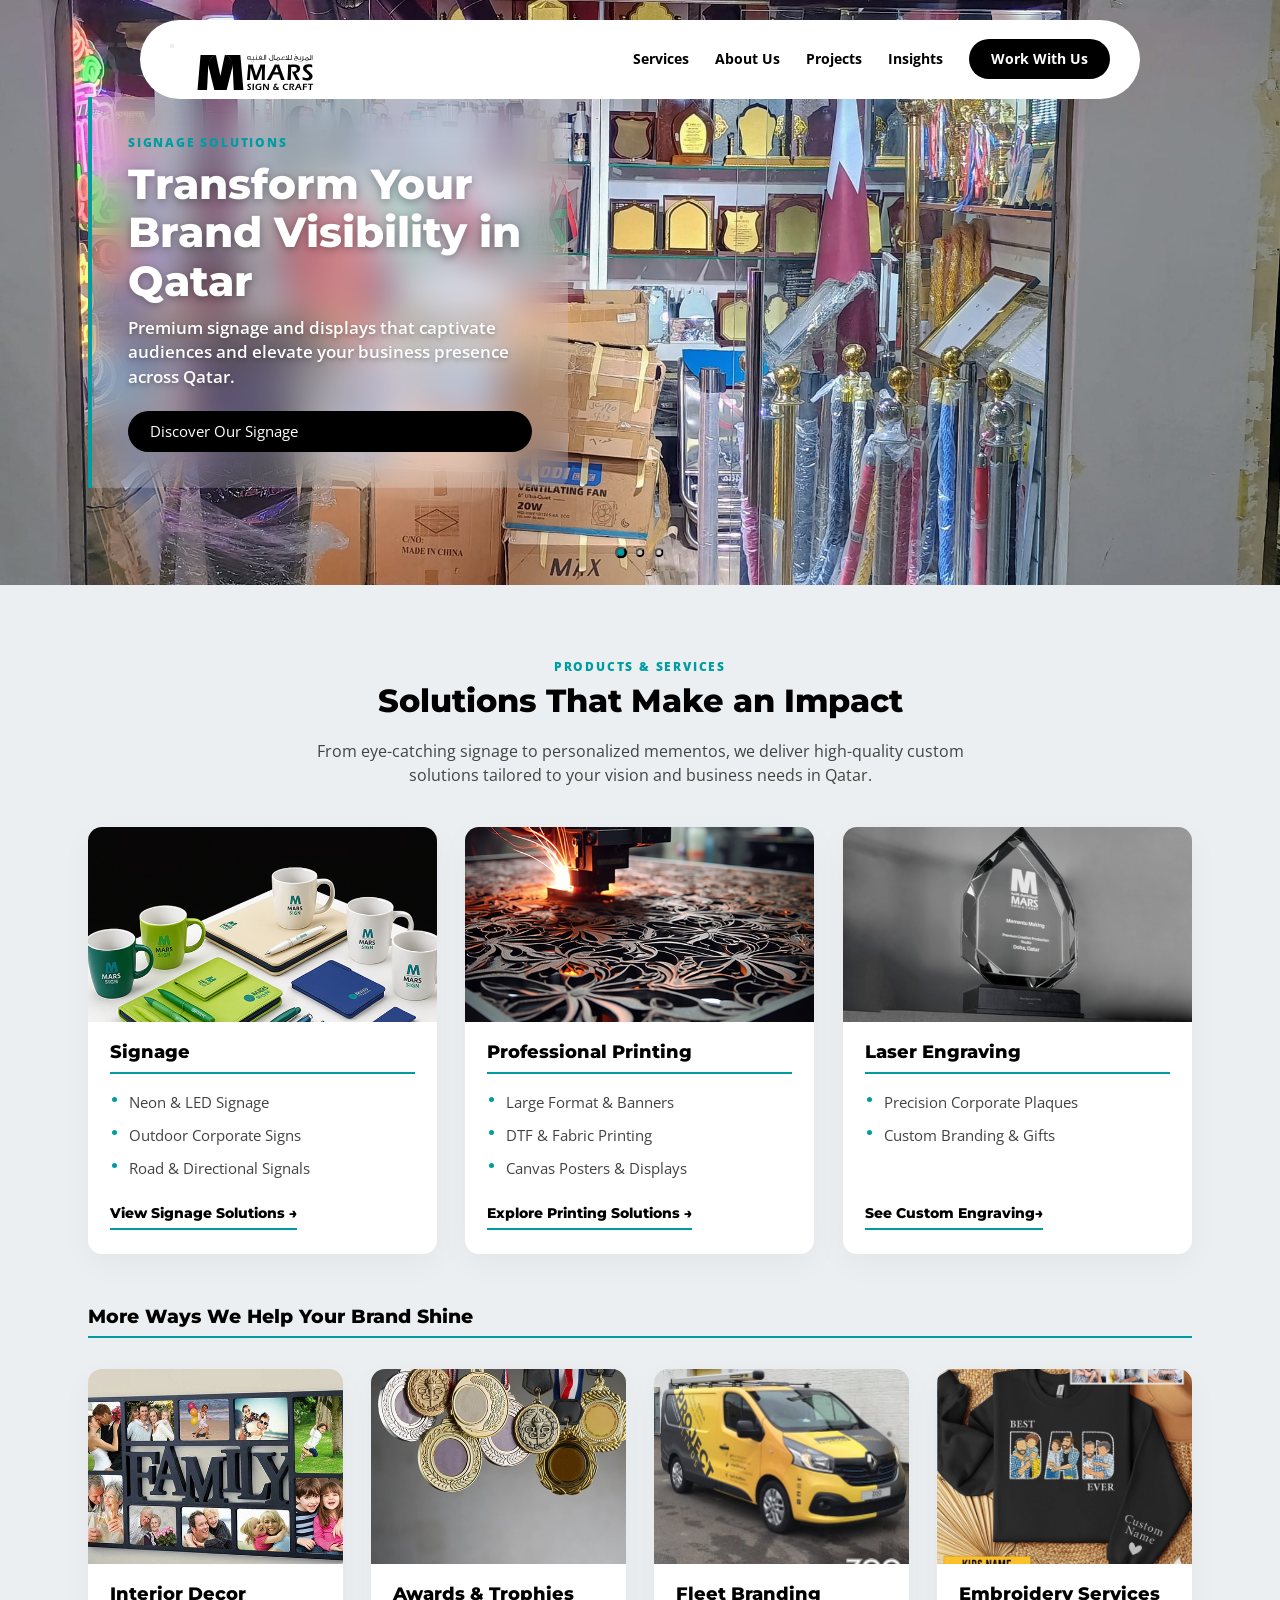
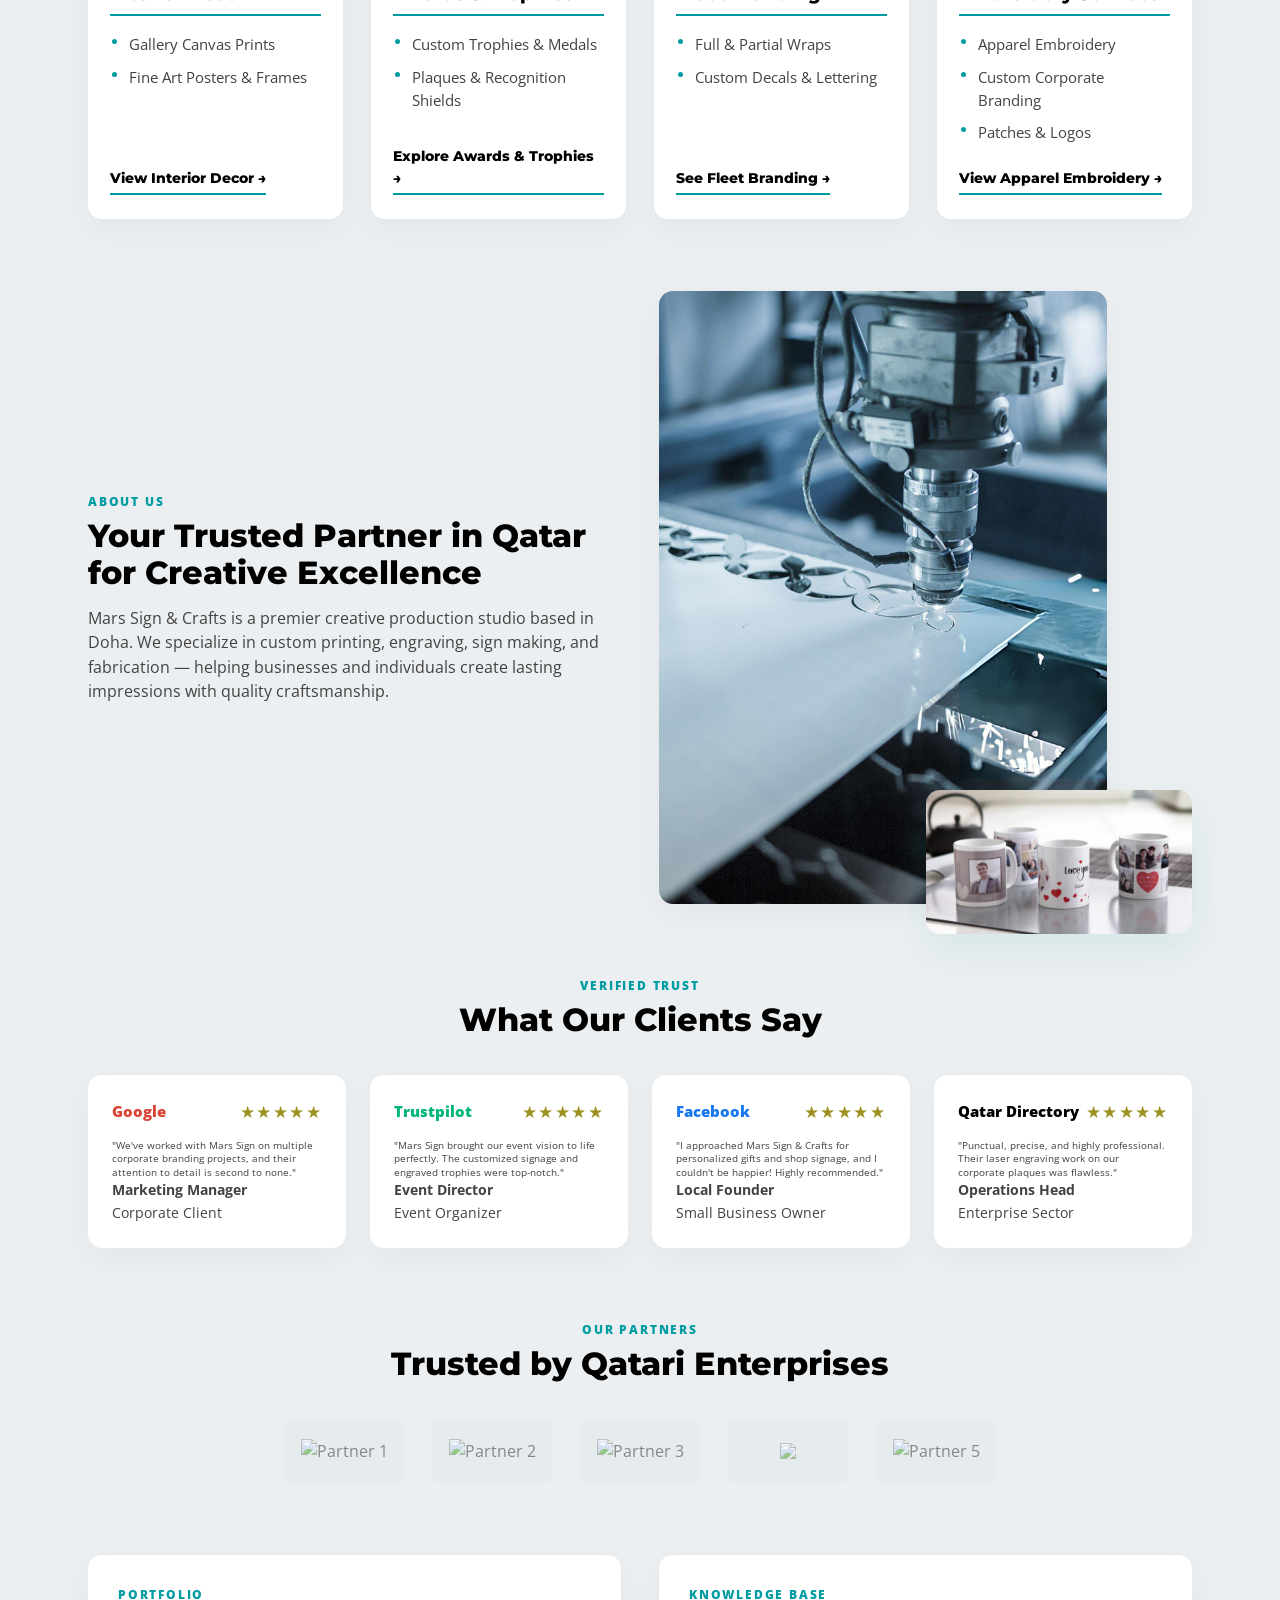
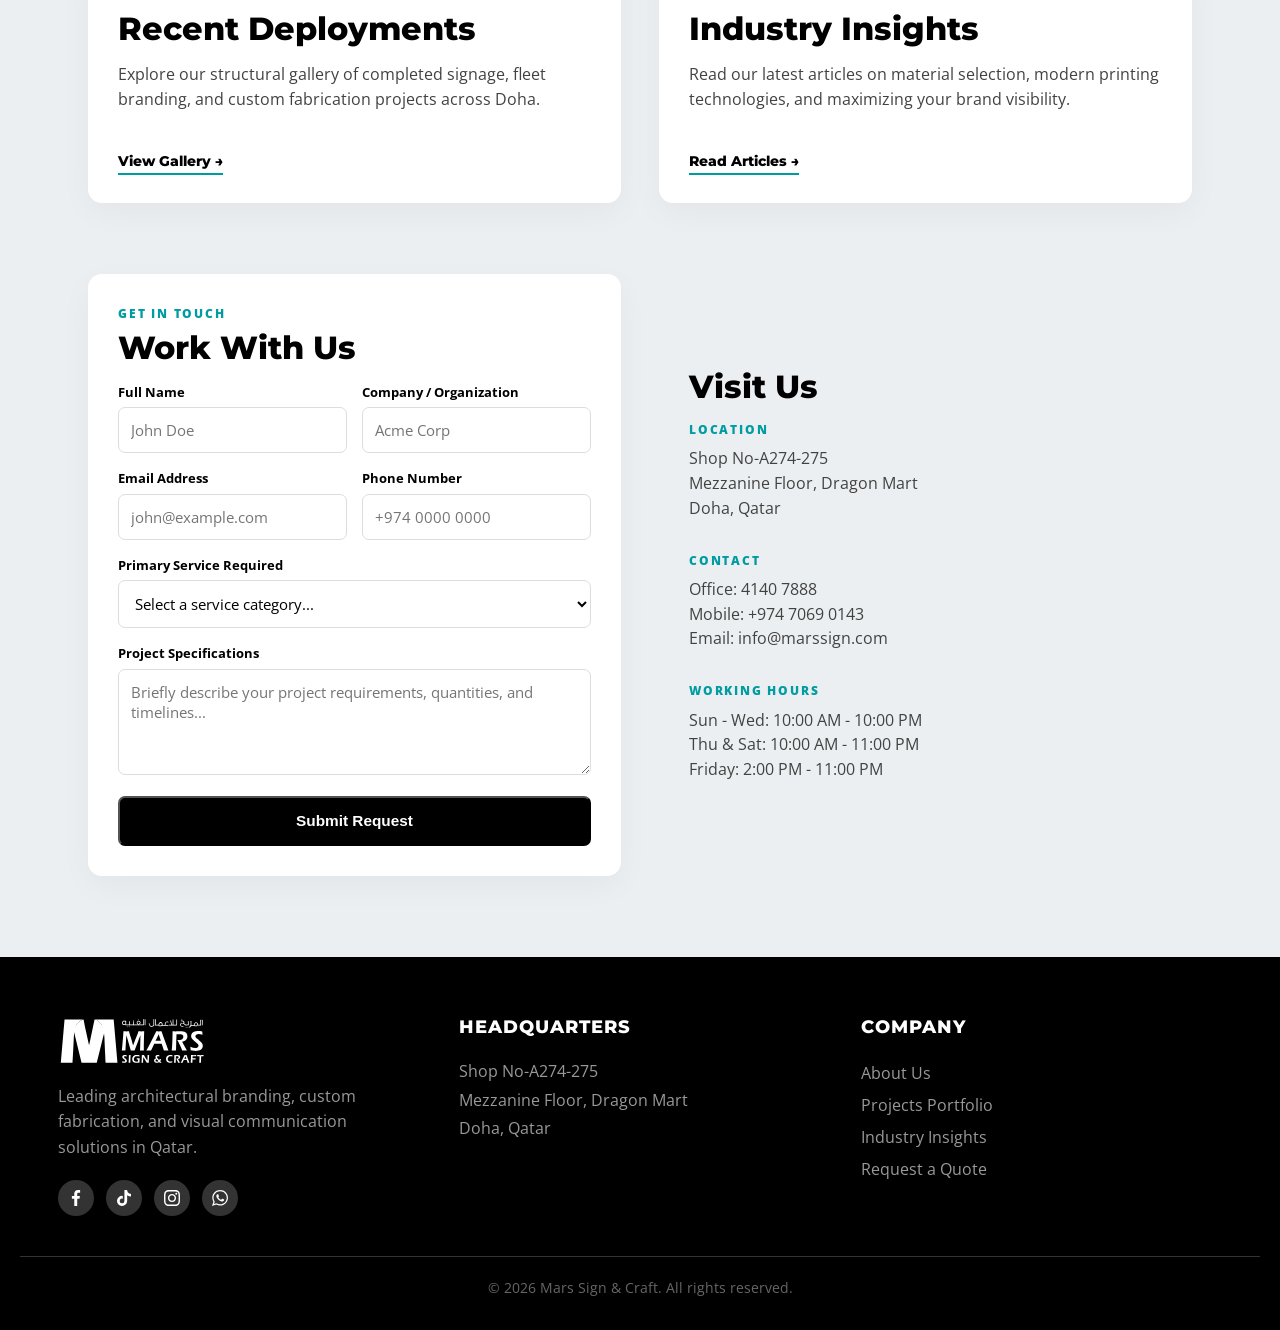
==== commit 71d8cf57: "platform" ====
--- a/index.html
+++ b/index.html
@@ -41,72 +41,148 @@
     <link href="https://fonts.googleapis.com/css2?family=Montserrat:wght@700;800&family=Open+Sans:wght@400;600&display=swap" rel="stylesheet">
     <link rel="stylesheet" href="style.css">
 
-    <!-- JSON-LD Structured Data (Google Rich Snippets & Local SEO) -->
-    <script type="application/ld+json">
+   <!-- ADVANCED LOCAL SEO + RICH RESULTS SCHEMA -->
+<script type="application/ld+json">
+{
+  "@context": "https://schema.org",
+  "@graph": [
     {
-      "@context": "https://schema.org",
       "@type": "LocalBusiness",
+      "@id": "https://marssign.com/#business",
       "name": "Mars Sign & Craft",
-      "image": [
-        "https://marssign.com/images/1920/21343615/hero2-y1Uhj4rddDqx_7s7vuwSlA.jpg",
-        "https://marssign.com/images/690/20311753/about-img-bJDGSFu6x6q4_xgFaM92vQ.jpg"
-      ],
-      "@id": "https://marssign.com/",
-      "url": "https://marssign.com/",
-      "telephone": "+97470690143",
+      "image": "https://marssign.com//images/new/marsartsarabicfront1.jpeg",
+      "url": "https://marssign.com",
+      "telephone": "+974 7069 0143",
       "email": "info@marssign.com",
+      "priceRange": "$$",
+      "description": "Mars Sign & Craft is a leading signage, branding, and fabrication company in Doha, Qatar specializing in illuminated signs, 3D letters, wayfinding systems, acrylic fabrication, exhibition graphics, laser engraving, and architectural branding.",
       "address": {
         "@type": "PostalAddress",
         "streetAddress": "Shop No-A274-275, Mezzanine Floor, Dragon Mart",
         "addressLocality": "Doha",
         "addressCountry": "QA"
       },
-      "openingHoursSpecification": [
+      "areaServed": [
         {
-          "@type": "OpeningHoursSpecification",
-          "dayOfWeek": ["Sunday", "Monday", "Tuesday", "Wednesday"],
-          "opens": "10:00",
-          "closes": "22:00"
+          "@type": "Country",
+          "name": "Qatar"
+        }
+      ],
+      "geo": {
+        "@type": "GeoCoordinates",
+        "latitude": "25.2854",
+        "longitude": "51.5310"
+      },
+      "openingHours": "Su-Th 08:00-18:00",
+      "sameAs": [
+        "https://www.facebook.com/marsartssign/",
+        "https://www.instagram.com/ma.rs1424/#",
+        "https://www.tiktok.com/@marsartprint"
+      ],
+      "hasOfferCatalog": {
+        "@type": "OfferCatalog",
+        "name": "Signage & Branding Services",
+        "itemListElement": [
+          { "@type": "Offer", "itemOffered": { "@type": "Service", "name": "3D Signage Fabrication" } },
+          { "@type": "Offer", "itemOffered": { "@type": "Service", "name": "LED Neon Signs" } },
+          { "@type": "Offer", "itemOffered": { "@type": "Service", "name": "Wayfinding Systems" } },
+          { "@type": "Offer", "itemOffered": { "@type": "Service", "name": "Shop Front Branding" } },
+          { "@type": "Offer", "itemOffered": { "@type": "Service", "name": "Laser Engraving" } }
+        ]
+      }
+    },
+    {
+      "@type": "FAQPage",
+      "@id": "https://marssign.com/#faq",
+      "mainEntity": [
+        {
+          "@type": "Question",
+          "name": "What types of custom signage do you manufacture in Qatar?",
+          "acceptedAnswer": {
+            "@type": "Answer",
+            "text": "Mars Sign & Craft designs, fabricates, and installs premium commercial signage in Doha and across Qatar including illuminated 3D channel letters, LED signs, pylon signs, retail shop facades, wayfinding systems, exhibition graphics, acrylic displays, and large-format outdoor branding."
+          }
         },
         {
-          "@type": "OpeningHoursSpecification",
-          "dayOfWeek": ["Thursday", "Saturday"],
-          "opens": "10:00",
-          "closes": "23:00"
+          "@type": "Question",
+          "name": "Do you install LED signs and shop signage in Doha?",
+          "acceptedAnswer": {
+            "@type": "Answer",
+            "text": "Yes. We provide complete signage installation services throughout Doha and Qatar including structural mounting, electrical integration, site surveys, permits coordination, and maintenance for LED signs, storefront signage, and corporate branding systems."
+          }
         },
         {
-          "@type": "OpeningHoursSpecification",
-          "dayOfWeek": "Friday",
-          "opens": "14:00",
-          "closes": "23:00"
+          "@type": "Question",
+          "name": "How long does outdoor signage last in Qatar weather conditions?",
+          "acceptedAnswer": {
+            "@type": "Answer",
+            "text": "Our outdoor signage systems are engineered specifically for Qatar's extreme heat, UV exposure, humidity, and dust conditions. Using premium aluminum composites, UV-resistant finishes, and heat-resistant LED systems, our signs are designed for long-term durability and colour retention."
+          }
+        },
+        {
+          "@type": "Question",
+          "name": "What is the cost of custom signage in Doha?",
+          "acceptedAnswer": {
+            "@type": "Answer",
+            "text": "Signage pricing in Doha depends on size, materials, lighting, installation complexity, and fabrication requirements. Small acrylic signs may cost a few hundred QAR while large illuminated architectural signs require custom quotations based on engineering and branding specifications."
+          }
+        },
+        {
+          "@type": "Question",
+          "name": "Do you provide exhibition and event branding in Qatar?",
+          "acceptedAnswer": {
+            "@type": "Answer",
+            "text": "Yes. Mars Sign & Craft provides exhibition stand graphics, event branding, promotional displays, directional signage, stage branding, and large-format printing solutions for trade shows, conferences, and corporate events across Qatar."
+          }
+        },
+        {
+          "@type": "Question",
+          "name": "How long does custom fabrication take?",
+          "acceptedAnswer": {
+            "@type": "Answer",
+            "text": "Production timelines depend on project scale and technical complexity. Standard laser engraving, acrylic signs, and promotional items may take a few business days, while large illuminated signage and architectural branding projects require custom fabrication schedules."
+          }
         }
-      ],
-      "sameAs": [
-        "https://www.facebook.com/marsartssign/",
-        "https://www.tiktok.com/@marsartprint",
-        "https://www.instagram.com/ma.rs1424/"
+      ]
+    },
+    {
+      "@type": "BreadcrumbList",
+      "@id": "https://marssign.com/#breadcrumbs",
+      "itemListElement": [
+        { "@type": "ListItem", "position": 1, "name": "Home", "item": "https://marssign.com" },
+        { "@type": "ListItem", "position": 2, "name": "Signage Services Qatar", "item": "https://marssign.com/services.html" }
       ]
     }
-    </script>
+  ]
+}
+</script>
+    
     <!-- Aggressive Preloading for Core Web Vitals -->
-    <link rel="preload" as="image" href="/images/1024/20341072/steps-name-engraved-pen-Kje-d--64G574HPLc-7npQ.jpg">
-</head>
+<link rel="preload" href="/images/new/marsartsarabicfront1.jpeg" as="image" fetchpriority="high"></head>
 <body>
-    <!-- Floating Curved Header -->
-    <header id="main-header" class="floating-header">
-        <div class="header-container">
+<!-- Floating Curved Header -->
+<header id="main-header" class="floating-header">
+    <div class="header-container">
+        <!-- Kept together on the left side of the bar -->
+        <div class="header-left-wrapper">
+            <button class="mobile-menu-toggle" aria-label="Toggle Menu">
+                <span class="bar"></span>
+                <span class="bar"></span>
+                <span class="bar"></span>
+            </button>
             <a href="/" class="logo" aria-label="Mars Signs Home">
                 <img src="/images/0/20885491/Mars-logo-PpRQrZOCPddFumb2s9tzmg.svg" alt="Mars Signs Logo" width="172" height="47" class="brand-logo">
             </a>
-            <nav class="primary-nav">
-                <a href="#solutions">Services</a>
-                <a href="#about">About Us</a>
-                <a href="/projects.html">Projects</a>
-                <a href="/blog.html">Insights</a>
-                <a href="#contact" class="btn-primary">Work With Us</a>
-            </nav>
         </div>
-    </header>
+        <nav class="primary-nav">
+            <a href="#solutions">Services</a>
+            <a href="#about">About Us</a>
+            <a href="/projects.html">Projects</a>
+            <a href="/blog.html">Insights</a>
+            <a href="#contact" class="btn-primary">Work With Us</a>
+        </nav>
+    </div>
+</header>
 
     <main>
         <!-- AUTO-PLAYING HERO CAROUSEL - Improved height and messaging -->
@@ -115,7 +191,7 @@
         <section class="hero-carousel" id="hero">
             <!-- Slide 1 (Main H1) -->
             <div class="carousel-slide active">
-                <div class="slide-image" style="background-image: url('/images/1024/20341072/steps-name-engraved-pen-Kje-d--64G574HPLc-7npQ.jpg');"></div>
+                <div class="slide-image" style="background-image: url('/images/new/marsartsarabicfront1.jpeg');"fetchpriority="high"></div>
                 <div class="container hero-content-wrapper">
                     <div class="blurred-card hero-text-card">
                         <p class="section-tag">SIGNAGE SOLUTIONS</p>
@@ -128,7 +204,7 @@
             
             <!-- Slide 2 (Changed to H2) -->
             <div class="carousel-slide">
-                <div class="slide-image" style="background-image: url('/images/1920/21343615/hero2-y1Uhj4rddDqx_7s7vuwSlA.jpg');"></div>
+                <div class="slide-image" style="background-image: url('/images/new/marsartsarabicfront3.jpeg');"decoding="async"></div>
                 <div class="container hero-content-wrapper">
                     <div class="blurred-card hero-text-card">
                         <p class="section-tag">HONOR CRAFT</p>
@@ -141,7 +217,7 @@
             
             <!-- Slide 3 (Changed to H2) -->
             <div class="carousel-slide">
-                <div class="slide-image" style="background-image: url('/images/1920/21343633/hero3-JCdHeGdqFXvNzEjaSs8ZBg.jpg');"></div>
+                <div class="slide-image" style="background-image: url('/images/new/marsartsinteriorsection.jpeg');"decoding="async"></div>
                 <div class="container hero-content-wrapper">
                     <div class="blurred-card hero-text-card">
                         <p class="section-tag">CUSTOM FABRICATION</p>
@@ -173,7 +249,7 @@
 
             <!-- Services now link to services.html -->
             <div class="grid-container-3 mb-60">
-                <article class="transparent-card interactive-card service-card reveal-fade" onclick="window.location.href='/services.html#signage'">
+                <article class="transparent-card interactive-card service-card reveal-fade" onclick="window.location.href='/services.html?service=signage'">
                     <div class="slideshow-container" id="slideshow-signage"></div>
                     <div class="card-content">
                         <h3 class="card-title">Signage</h3>
@@ -186,7 +262,7 @@
                     </div>
                 </article>
 
-                <article class="transparent-card interactive-card service-card reveal-fade" onclick="window.location.href='/services.html#printing'">
+                <article class="transparent-card interactive-card service-card reveal-fade" onclick="window.location.href='/services.html?service=printing'">
                     <div class="slideshow-container" id="slideshow-printing"></div>
                     <div class="card-content">
                         <h3 class="card-title">Professional Printing</h3>
@@ -199,7 +275,7 @@
                     </div>
                 </article>
 
-                <article class="transparent-card interactive-card service-card reveal-fade" onclick="window.location.href='/services.html#engraving'">
+                <article class="transparent-card interactive-card service-card reveal-fade" onclick="window.location.href='/services.html?service=engraving'">
                     <div class="slideshow-container" id="slideshow-engraving"></div>
                     <div class="card-content">
                         <h3 class="card-title">Laser Engraving</h3>
@@ -216,7 +292,7 @@
                 <h3>More Ways We Help Your Brand Shine</h3>
             </div>
             <div class="grid-container-3">
-                <article class="transparent-card interactive-card service-card reveal-fade" onclick="window.location.href='/services.html#decor'">
+                <article class="transparent-card interactive-card service-card reveal-fade" onclick="window.location.href='/services.html?service=decor'">
                     <div class="slideshow-container" id="slideshow-decor"></div>
                     <div class="card-content">
                         <h3 class="card-title">Interior Decor</h3>
@@ -228,7 +304,7 @@
                     </div>
                 </article>
 
-                <article class="transparent-card interactive-card service-card reveal-fade" onclick="window.location.href='/services.html#awards'">
+                <article class="transparent-card interactive-card service-card reveal-fade" onclick="window.location.href='/services.html?service=awards'">
                     <div class="slideshow-container" id="slideshow-awards"></div>
                     <div class="card-content">
                         <h3 class="card-title">Awards & Trophies</h3>
@@ -240,7 +316,7 @@
                     </div>
                 </article>
 
-                <article class="transparent-card interactive-card service-card reveal-fade" onclick="window.location.href='/services.html#vehicle'">
+                <article class="transparent-card interactive-card service-card reveal-fade" onclick="window.location.href='/services.html?service=vehicle'">
                     <div class="slideshow-container" id="slideshow-vehicle"></div>
                     <div class="card-content">
                         <h3 class="card-title">Fleet Branding</h3>
@@ -252,7 +328,7 @@
                     </div>
                 </article>
 
-                <article class="transparent-card interactive-card service-card reveal-fade" onclick="window.location.href='/services.html#embroidery'">
+                <article class="transparent-card interactive-card service-card reveal-fade" onclick="window.location.href='/services.html?service=embroidery'">
                     <div class="slideshow-container" id="slideshow-embroidery"></div>
                     <div class="card-content">
                         <h3 class="card-title">Embroidery Services</h3>
@@ -344,10 +420,10 @@
             </div>
             <div class="brands-grid reveal-fade">
     <div class="brand-logo-wrapper"><img src="https://iprintqatar.com/wp-content/uploads/2025/12/iprint-logo-new-scaled.png" alt="Partner 1" loading="lazy"></div>
-    <div class="brand-logo-wrapper"><img src="https://via.placeholder.com/150x80/009CA2/FFFFFF?text=Partner2" alt="Partner 2" loading="lazy"></div>
-    <div class="brand-logo-wrapper"><img src="https://via.placeholder.com/150x80/009CA2/FFFFFF?text=Partner3" alt="Partner 3" loading="lazy"></div>
-    <div class="brand-logo-wrapper"><img src="https://via.placeholder.com/150x80/009CA2/FFFFFF?text=Partner4" alt="Partner 4" loading="lazy"></div>
-    <div class="brand-logo-wrapper"><img src="https://via.placeholder.com/150x80/009CA2/FFFFFF?text=Partner5" alt="Partner 5" loading="lazy"></div>
+    <div class="brand-logo-wrapper"><img src="https://www.qu.edu.qa/Style%20Library/assets/images/qulogo.png" alt="Partner 2" loading="lazy"></div>
+    <div class="brand-logo-wrapper"><img src="https://www.millenniumhotels.com/mhb-media/static-files/assets/img/red-millennium-logo.svg?rev=27302c3ccccd495ba90fb694e0cb0c42&hash=10D82048858078B67E53563388276A6E" alt="Partner 3" loading="lazy"></div>
+    <div class="brand-logo-wrapper"><img src="https://alkalharestaurant.com/wp-content/uploads/2024/04/ALKLHA-LOGO1903.png" loading="lazy"></div>
+    <div class="brand-logo-wrapper"><img src="https://www.schoolsinqatar.net/wp-content/uploads/2024/06/School-in-Qatar-Logo-300-X-86.svg" alt="Partner 5" loading="lazy"></div>
 </div>
         </section>
 
@@ -367,70 +443,74 @@
             </div>
         </section>
 
-        <!-- CONTACT -->
-        <section class="container layout-grid mt-100 mb-100" id="contact">
-            <div class="floating-card reveal-fade">
-                <p class="section-tag">GET IN TOUCH</p>
-                <h2 class="section-title">Work With Us</h2>
-                <form class="minimal-form" id="contactForm" action="api.php" method="POST">
-                    <div class="form-row">
-                        <div class="form-group">
-                            <label for="name">Full Name</label>
-                            <input type="text" id="name" name="name" required placeholder="John Doe">
-                        </div>
-                        <div class="form-group">
-                            <label for="company">Company / Organization</label>
-                            <input type="text" id="company" name="company" placeholder="Acme Corp">
-                        </div>
-                    </div>
-                    <div class="form-row">
-                        <div class="form-group">
-                            <label for="email">Email Address</label>
-                            <input type="email" id="email" name="email" required placeholder="john@example.com">
-                        </div>
-                        <div class="form-group">
-                            <label for="phone">Phone Number</label>
-                            <input type="tel" id="phone" name="phone" required placeholder="+974 0000 0000">
-                        </div>
-                    </div>
-                    <div class="form-group">
-                        <label for="service">Primary Service Required</label>
-                        <select id="service" name="service" required>
-                            <option value="">Select a service category...</option>
-                            <option value="Signage">Signage Solutions</option>
-                            <option value="Printing">Printing Services</option>
-                            <option value="Vehicle Branding">Vehicle Branding</option>
-                            <option value="Awards">Awards & Mementos</option>
-                            <option value="Other">Other / Custom Fabrication</option>
-                        </select>
-                    </div>
-                    <div class="form-group">
-                        <label for="details">Project Specifications</label>
-                        <textarea id="details" name="details" rows="4" placeholder="Briefly describe your project requirements, quantities, and timelines..."></textarea>
-                    </div>
-                    <button type="submit" class="btn-submit">Submit Request</button>
-                </form>
-            </div>
-            <div class="reveal-fade pl-40">
-                <h2 class="section-title">Visit Us</h2>
-                <div class="contact-details">
-                    <div class="detail-item">
-                        <p class="section-tag">LOCATION</p>
-                        <p>Shop No-A274-275<br>Mezzanine Floor, Dragon Mart<br>Doha, Qatar</p>
-                    </div>
-                    <div class="detail-item mt-40">
-                        <p class="section-tag">CONTACT</p>
-                        <p>Office: 4140 7888<br>Mobile: +974 7069 0143<br>Email: info@marssign.com</p>
-                    </div>
-                    <div class="detail-item mt-40">
-                        <p class="section-tag">WORKING HOURS</p>
-                        <p>Sun - Wed: 10:00 AM - 10:00 PM<br>Thu & Sat: 10:00 AM - 11:00 PM<br>Friday: 2:00 PM - 11:00 PM</p>
-                    </div>
-                </div>
-            </div>
-        </section>
-    </main>
-
+       <!-- CONTACT --> 
+<section class="container layout-grid mt-100 mb-100" id="contact"> 
+    <div class="floating-card reveal-fade"> 
+        <p class="section-tag">GET IN TOUCH</p> 
+        <h2 class="section-title">Work With Us</h2> 
+        <form class="minimal-form" id="contactForm" action="api.php" method="POST"> 
+            <div class="form-row"> 
+                <div class="form-group"> 
+                    <label for="name">Full Name</label> 
+                    <!-- Added autocomplete="name" -->
+                    <input type="text" id="name" name="name" required placeholder="John Doe" autocomplete="name"> 
+                </div> 
+                <div class="form-group"> 
+                    <label for="company">Company / Organization</label> 
+                    <!-- Added autocomplete="organization" -->
+                    <input type="text" id="company" name="company" placeholder="Acme Corp" autocomplete="organization"> 
+                </div> 
+            </div> 
+            <div class="form-row"> 
+                <div class="form-group"> 
+                    <label for="email">Email Address</label> 
+                    <!-- Added autocomplete="email" -->
+                    <input type="email" id="email" name="email" required placeholder="john@example.com" autocomplete="email"> 
+                </div> 
+                <div class="form-group"> 
+                    <label for="phone">Phone Number</label> 
+                    <!-- Added autocomplete="tel" -->
+                    <input type="tel" id="phone" name="phone" required placeholder="+974 0000 0000" autocomplete="tel"> 
+                </div> 
+            </div> 
+            <div class="form-group"> 
+                <label for="service">Primary Service Required</label> 
+                <select id="service" name="service" required> 
+                    <option value="">Select a service category...</option> 
+                    <option value="Signage">Signage Solutions</option> 
+                    <option value="Printing">Printing Services</option> 
+                    <option value="Vehicle Branding">Vehicle Branding</option> 
+                    <option value="Awards">Awards & Mementos</option> 
+                    <option value="Other">Other / Custom Fabrication</option> 
+                </select> 
+            </div> 
+            <div class="form-group"> 
+                <label for="details">Project Specifications</label> 
+                <textarea id="details" name="details" rows="4" placeholder="Briefly describe your project requirements, quantities, and timelines..."></textarea> 
+            </div> 
+            <button type="submit" class="btn-submit">Submit Request</button> 
+            <div id="form-status" style="margin-top: 15px; font-weight: 600; text-align: center; display: none;"></div> 
+        </form> 
+    </div> 
+    <div class="reveal-fade pl-40"> 
+        <h2 class="section-title">Visit Us</h2> 
+        <div class="contact-details"> 
+            <div class="detail-item"> 
+                <p class="section-tag">LOCATION</p> 
+                <p>Shop No-A274-275<br>Mezzanine Floor, Dragon Mart<br>Doha, Qatar</p> 
+            </div> 
+            <div class="detail-item mt-40"> 
+                <p class="section-tag">CONTACT</p> 
+                <p>Office: 4140 7888<br>Mobile: +974 7069 0143<br>Email: info@marssign.com</p> 
+            </div> 
+            <div class="detail-item mt-40"> 
+                <p class="section-tag">WORKING HOURS</p> 
+                <p>Sun - Wed: 10:00 AM - 10:00 PM<br>Thu & Sat: 10:00 AM - 11:00 PM<br>Friday: 2:00 PM - 11:00 PM</p> 
+            </div> 
+        </div> 
+    </div> 
+</section> 
+</main>
     <!-- SERVICE MODAL -->
     <div id="serviceModal" class="modal">
         <div class="modal-content">
@@ -445,66 +525,99 @@
         </div>
     </div>
 
-<!-- FOOTER -->
-    <footer class="footer">
-        <div class="container footer-grid reveal-fade">
-            <div class="footer-brand">
-                <h3>MARS SIGN</h3>
-                <p>With Mars Sign & Crafts, every detail matters. Whether it's for your business, brand, or celebration we're ready to craft it with care.</p>
-                
-                <!-- Cleaned Social Media Icons -->
-               <div class="social-icons" style="display: flex; gap: 12px; margin-top: 15px;">
-    
-                    <a href="https://www.facebook.com/marsartssign/" target="_blank" aria-label="Facebook" style="display: flex; align-items: center; justify-content: center; width: 32px; height: 32px; background: #E3E8EC; border-radius: 50%; text-decoration: none;">
-                        <svg xmlns="http://www.w3.org/2000/svg" viewBox="0 -448 264 512" style="width: 14px; height: 14px; fill: #000000;"><path d="M76.7 64V-165H0V-256H76.7V-327.7C76.7 -405.6 124.3 -448 193.8 -448C227.1 -448 255.7 -445.5 264 -444.4V-363H215.8C178 -363 170.7 -345 170.7 -318.7V-256H256L244.3 -165H170.7V64"></path></svg>
-                    </a>
-                    
-                    <a href="https://www.tiktok.com/@marsartprint" target="_blank" aria-label="TikTok" style="display: flex; align-items: center; justify-content: center; width: 32px; height: 32px; background: #E3E8EC; border-radius: 50%; text-decoration: none;">
-                        <svg xmlns="http://www.w3.org/2000/svg" viewBox="0 0 448 512" style="width: 14px; height: 14px; fill: #000000;"><path d="M448,209.91a210.06,210.06,0,0,1-122.77-39.25V349.38A162.55,162.55,0,1,1,185,188.31V278.2a74.62,74.62,0,1,0,52.23,71.18V0l88,0a121.18,121.18,0,0,0,1.86,22.17h0A122.18,122.18,0,0,0,381,102.39a121.43,121.43,0,0,0,67,20.14Z"></path></svg>
-                    </a>
-                    
-                    <a href="https://www.instagram.com/ma.rs1424/#" target="_blank" aria-label="Instagram" style="display: flex; align-items: center; justify-content: center; width: 32px; height: 32px; background: #E3E8EC; border-radius: 50%; text-decoration: none;">
-                        <svg xmlns="http://www.w3.org/2000/svg" viewBox="0 -416 448 448" style="width: 14px; height: 14px; fill: #000000;"><path d="M224.1 -307C160.5 -307 109.2 -255.7 109.2 -192.1S160.5 -77.2 224.1 -77.2S339 -128.5 339 -192.1S287.7 -307 224.1 -307zM224.1 -117.4C183 -117.4 149.4 -150.9 149.4 -192.1S182.9 -266.8 224.1 -266.8S298.8 -233.3 298.8 -192.1S265.2 -117.4 224.1 -117.4zM370.5 -311.7C370.5 -296.8 358.5 -284.9 343.7 -284.9C328.8 -284.9 316.9 -296.9 316.9 -311.7S328.9 -338.5 343.7 -338.5S370.5 -326.5 370.5 -311.7zM446.6 -284.5C444.9 -320.4 436.7 -352.2 410.4 -378.4C384.2 -404.6 352.4 -412.8 316.5 -414.6C279.5 -416.7 168.6 -416.7 131.6 -414.6C95.8 -412.9 64 -404.7 37.7 -378.5S3.3 -320.5 1.5 -284.6C-0.6 -247.6 -0.6 -136.7 1.5 -99.7C3.2 -63.8 11.4 -32 37.7 -5.8S95.7 28.6 131.6 30.4C168.6 32.5 279.5 32.5 316.5 30.4C352.4 28.7 384.2 20.5 410.4 -5.8C436.6 -32 444.8 -63.8 446.6 -99.7C448.7 -136.7 448.7 -247.5 446.6 -284.5zM398.8 -60C391 -40.4 375.9 -25.3 356.2 -17.4C326.7 -5.7 256.7 -8.4 224.1 -8.4S121.4 -5.8 92 -17.4C72.4 -25.2 57.3 -40.3 49.4 -60C37.7 -89.5 40.4 -159.5 40.4 -192.1S37.8 -294.8 49.4 -324.2C57.2 -343.8 72.3 -358.9 92 -366.8C121.5 -378.5 191.5 -375.8 224.1 -375.8S326.8 -378.4 356.2 -366.8C375.8 -359 390.9 -343.9 398.8 -324.2C410.5 -294.7 407.8 -224.7 407.8 -192.1S410.5 -89.4 398.8 -60z"></path></svg>
-                    </a>
-                    
-                    <a href="https://wa.link/5m2arb" target="_blank" aria-label="WhatsApp" style="display: flex; align-items: center; justify-content: center; width: 32px; height: 32px; background: #E3E8EC; border-radius: 50%; text-decoration: none;">
-                        <svg xmlns="http://www.w3.org/2000/svg" viewBox="0 -850 1000 1000" style="width: 14px; height: 14px; fill: #000000;"><path d="M1000 -362.9c0 269 -219.8 487.1 -490.9 487.1 -86.1 -0 -166.9 -22 -237.3 -60.6L0 150l88.6 -261.4C43.9 -184.8 18.2 -270.9 18.2 -362.9 18.2 -631.9 238 -850 509.1 -850 780.2 -850 1000 -631.9 1000 -362.9zM509.1 -772.5C281.5 -772.5 96.4 -588.8 96.4 -362.9c0 89.6 29.2 172.6 78.6 240.1L123.4 29.3 282 -21.1c65.2 42.8 143.3 67.8 227.1 67.8 227.6 -0 412.7 -183.7 412.7 -409.5S736.7 -772.5 509.1 -772.5zM757 -250.7c-3 -5 -11.1 -8 -23.1 -13.9 -12 -6 -71.2 -34.9 -82.2 -38.8 -11.1 -4 -19.1 -6 -27.1 6s-31.1 38.8 -38.1 46.8 -14 9 -26.1 3c-12 -6 -50.8 -18.6 -96.8 -59.3 -35.8 -31.7 -59.9 -70.7 -66.9 -82.7s-0.7 -18.5 5.3 -24.4c5.4 -5.4 12 -13.9 18.1 -20.9s8 -12 12 -19.9 2 -14.9 -1 -20.9c-3 -6 -27.1 -64.7 -37.1 -88.6 -10 -23.9 -20 -19.9 -27.1 -19.9 -7 -0 -15 -1 -23.1 -1 -8 -0 -21.1 3 -32.1 14.9s-42.1 40.9 -42.1 99.6c0 58.8 43.1 115.5 49.1 123.5S401.9 -214.8 524.3 -167s122.4 31.8 144.4 29.9c22 -2 71.2 -28.9 81.2 -56.8s10 -51.8 7.1 -56.8z"></path></svg>
-                    </a>
-                </div>
-
-                <div class="newsletter-signup mt-40">
-                    <p class="section-tag">STAY UPDATED</p>
-                    <form action="api.php" method="POST" style="display:flex; gap: 10px; margin-top: 10px;">
-                        <input type="email" placeholder="Enter your email" required style="padding: 10px; border-radius: 4px; border: 1px solid #ccc; width: 100%;">
-                        <button type="submit" class="btn-primary" style="padding: 10px 20px; border-radius: 4px;">Subscribe</button>
-                    </form>
-                </div>
-            </div>
-            <nav class="footer-nav" style="display: grid; grid-template-columns: 1fr 1fr; gap: 20px;">
-                <div class="footer-col">
-                    <p class="section-tag">RESOURCES</p>
-                    <ul>
-                        <li><a href="#about">About Us</a></li>
-                        <li><a href="/projects.html">Our Projects</a></li>
-                        <li><a href="/blog.html">Industry Insights</a></li>
-                        <li><a href="#proof">Client Reviews</a></li>
-                    </ul>
-                </div>
-                <div class="footer-col">
-                    <p class="section-tag">CONNECT</p>
-                    <ul>
-                        <li><a href="tel:+97470481341">+974 7048 1341</a></li>
-                        <li><a href="mailto:info@marssign.com">info@marssign.com</a></li>
-                        <li><a href="#contact">Request Quote</a></li>
-                    </ul>
-                </div>
-            </nav>
+<footer class="footer" style="background-color: #000; color: #fff; padding: 60px 20px 30px; margin-top: 80px;">
+    <div class="container" style="max-width: 1200px; margin: 0 auto; display: flex; flex-wrap: wrap; justify-content: space-between; gap: 40px;">
+        
+        <!-- Brand & Socials -->
+        <div style="flex: 1; min-width: 250px;">
+            <img src="/images/0/20885491/Mars-logo-PpRQrZOCPddFumb2s9tzmg.svg" alt="Mars Signs Logo" style="width: 150px; margin-bottom: 20px; filter: brightness(0) invert(1);">
+            <p style="color: #999; line-height: 1.6; margin-bottom: 20px;">
+                Leading architectural branding, custom fabrication, and visual communication solutions in Qatar.
+            </p>
+            <!-- Cleaned Social Media Icons -->
+            <div class="social-icons" style="display: flex; gap: 12px; margin-top: 15px;"> 
+                <a href="https://www.facebook.com/marsartssign/" target="_blank" aria-label="Facebook" style="display: flex; align-items: center; justify-content: center; width: 36px; height: 36px; background: #333; border-radius: 50%; text-decoration: none; transition: background 0.3s ease;"> 
+                    <svg xmlns="http://www.w3.org/2000/svg" viewBox="0 -448 264 512" style="width: 16px; height: 16px; fill: #ffffff;"><path d="M76.7 64V-165H0V-256H76.7V-327.7C76.7 -405.6 124.3 -448 193.8 -448C227.1 -448 255.7 -445.5 264 -444.4V-363H215.8C178 -363 170.7 -345 170.7 -318.7V-256H256L244.3 -165H170.7V64"></path></svg> 
+                </a> 
+                <a href="https://www.tiktok.com/@marsartprint" target="_blank" aria-label="TikTok" style="display: flex; align-items: center; justify-content: center; width: 36px; height: 36px; background: #333; border-radius: 50%; text-decoration: none; transition: background 0.3s ease;"> 
+                    <svg xmlns="http://www.w3.org/2000/svg" viewBox="0 0 448 512" style="width: 16px; height: 16px; fill: #ffffff;"><path d="M448,209.91a210.06,210.06,0,0,1-122.77-39.25V349.38A162.55,162.55,0,1,1,185,188.31V278.2a74.62,74.62,0,1,0,52.23,71.18V0l88,0a121.18,121.18,0,0,0,1.86,22.17h0A122.18,122.18,0,0,0,381,102.39a121.43,121.43,0,0,0,67,20.14Z"></path></svg> 
+                </a> 
+                <a href="https://www.instagram.com/ma.rs1424/#" target="_blank" aria-label="Instagram" style="display: flex; align-items: center; justify-content: center; width: 36px; height: 36px; background: #333; border-radius: 50%; text-decoration: none; transition: background 0.3s ease;"> 
+                    <svg xmlns="http://www.w3.org/2000/svg" viewBox="0 -416 448 448" style="width: 16px; height: 16px; fill: #ffffff;"><path d="M224.1 -307C160.5 -307 109.2 -255.7 109.2 -192.1S160.5 -77.2 224.1 -77.2S339 -128.5 339 -192.1S287.7 -307 224.1 -307zM224.1 -117.4C183 -117.4 149.4 -150.9 149.4 -192.1S182.9 -266.8 224.1 -266.8S298.8 -233.3 298.8 -192.1S265.2 -117.4 224.1 -117.4zM370.5 -311.7C370.5 -296.8 358.5 -284.9 343.7 -284.9C328.8 -284.9 316.9 -296.9 316.9 -311.7S328.9 -338.5 343.7 -338.5S370.5 -326.5 370.5 -311.7zM446.6 -284.5C444.9 -320.4 436.7 -352.2 410.4 -378.4C384.2 -404.6 352.4 -412.8 316.5 -414.6C279.5 -416.7 168.6 -416.7 131.6 -414.6C95.8 -412.9 64 -404.7 37.7 -378.5S3.3 -320.5 1.5 -284.6C-0.6 -247.6 -0.6 -136.7 1.5 -99.7C3.2 -63.8 11.4 -32 37.7 -5.8S95.7 28.6 131.6 30.4C168.6 32.5 279.5 32.5 316.5 30.4C352.4 28.7 384.2 20.5 410.4 -5.8C436.6 -32 444.8 -63.8 446.6 -99.7C448.7 -136.7 448.7 -247.5 446.6 -284.5zM398.8 -60C391 -40.4 375.9 -25.3 356.2 -17.4C326.7 -5.7 256.7 -8.4 224.1 -8.4S121.4 -5.8 92 -17.4C72.4 -25.2 57.3 -40.3 49.4 -60C37.7 -89.5 40.4 -159.5 40.4 -192.1S37.8 -294.8 49.4 -324.2C57.2 -343.8 72.3 -358.9 92 -366.8C121.5 -378.5 191.5 -375.8 224.1 -375.8S326.8 -378.4 356.2 -366.8C375.8 -359 390.9 -343.9 398.8 -324.2C410.5 -294.7 407.8 -224.7 407.8 -192.1S410.5 -89.4 398.8 -60z"></path></svg> 
+                </a> 
+                <a href="https://wa.link/5m2arb" target="_blank" aria-label="WhatsApp" style="display: flex; align-items: center; justify-content: center; width: 36px; height: 36px; background: #333; border-radius: 50%; text-decoration: none; transition: background 0.3s ease;"> 
+                    <svg xmlns="http://www.w3.org/2000/svg" viewBox="0 -850 1000 1000" style="width: 16px; height: 16px; fill: #ffffff;"><path d="M1000 -362.9c0 269 -219.8 487.1 -490.9 487.1 -86.1 -0 -166.9 -22 -237.3 -60.6L0 150l88.6 -261.4C43.9 -184.8 18.2 -270.9 18.2 -362.9 18.2 -631.9 238 -850 509.1 -850 780.2 -850 1000 -631.9 1000 -362.9zM509.1 -772.5C281.5 -772.5 96.4 -588.8 96.4 -362.9c0 89.6 29.2 172.6 78.6 240.1L123.4 29.3 282 -21.1c65.2 42.8 143.3 67.8 227.1 67.8 227.6 -0 412.7 -183.7 412.7 -409.5S736.7 -772.5 509.1 -772.5zM757 -250.7c-3 -5 -11.1 -8 -23.1 -13.9 -12 -6 -71.2 -34.9 -82.2 -38.8 -11.1 -4 -19.1 -6 -27.1 6s-31.1 38.8 -38.1 46.8 -14 9 -26.1 3c-12 -6 -50.8 -18.6 -96.8 -59.3 -35.8 -31.7 -59.9 -70.7 -66.9 -82.7s-0.7 -18.5 5.3 -24.4c5.4 -5.4 12 -13.9 18.1 -20.9s8 -12 12 -19.9 2 -14.9 -1 -20.9c-3 -6 -27.1 -64.7 -37.1 -88.6 -10 -23.9 -20 -19.9 -27.1 -19.9 -7 -0 -15 -1 -23.1 -1 -8 -0 -21.1 3 -32.1 14.9s-42.1 40.9 -42.1 99.6c0 58.8 43.1 115.5 49.1 123.5S401.9 -214.8 524.3 -167s122.4 31.8 144.4 29.9c22 -2 71.2 -28.9 81.2 -56.8s10 -51.8 7.1 -56.8z"></path></svg> 
+                </a> 
+            </div>
         </div>
-        <div class="footer-bottom container">
-            <p>© 2026 Mars Sign & Craft.</p>
+
+        <!-- Headquarters / Location -->
+        <div style="flex: 1; min-width: 250px;">
+            <h4 style="color: #fff; font-size: 1.1rem; margin-bottom: 20px; text-transform: uppercase; letter-spacing: 1px;">Headquarters</h4>
+            <p style="color: #999; line-height: 1.8;">
+                Shop No-A274-275<br>
+                Mezzanine Floor, Dragon Mart<br>
+                Doha, Qatar
+            </p>
         </div>
-    </footer>
+
+        <!-- Quick Links -->
+        <div style="flex: 1; min-width: 200px;">
+            <h4 style="color: #fff; font-size: 1.1rem; margin-bottom: 20px; text-transform: uppercase; letter-spacing: 1px;">Company</h4>
+            <ul style="list-style: none; padding: 0; line-height: 2;">
+                <li><a href="/index.html#about" style="color: #999; text-decoration: none;">About Us</a></li>
+                <li><a href="/projects.html" style="color: #999; text-decoration: none;">Projects Portfolio</a></li>
+                <li><a href="/blog.html" style="color: #999; text-decoration: none;">Industry Insights</a></li>
+                <li><a href="/index.html#contact" style="color: #999; text-decoration: none;">Request a Quote</a></li>
+            </ul>
+        </div>
+    </div>
+    
+    <!-- Bottom Copyright -->
+    <div style="border-top: 1px solid #333; text-align: center; padding-top: 20px; margin-top: 40px;">
+        <p style="color: #666; font-size: 0.9rem;">© 2026 Mars Sign & Craft. All rights reserved.</p>
+    </div>
+</footer>
 
     <script src="app.js" defer></script>
+<script>
+document.getElementById('contactForm').addEventListener('submit', function(e) {
+    e.preventDefault(); // Stop the page from reloading
+    
+    const form = this;
+    const statusDiv = document.getElementById('form-status');
+    const submitBtn = form.querySelector('.btn-submit');
+    
+    // Change button state
+    const originalText = submitBtn.innerText;
+    submitBtn.innerText = 'Sending Request...';
+    submitBtn.disabled = true;
+
+    // Send data to PHP script
+    fetch('api.php', {
+        method: 'POST',
+        body: new FormData(form)
+    })
+    .then(response => {
+        if (response.ok) {
+            statusDiv.innerHTML = '<span style="color: #28a745;">✓ Request sent successfully! Our team will contact you shortly.</span>';
+            statusDiv.style.display = 'block';
+            form.reset(); // Clear the form
+        } else {
+            throw new Error('Network response was not ok.');
+        }
+    })
+    .catch(error => {
+        statusDiv.innerHTML = '<span style="color: #dc3545;">✖ Oops! Something went wrong. Please try emailing us directly.</span>';
+        statusDiv.style.display = 'block';
+    })
+    .finally(() => {
+        // Reset button state
+        submitBtn.innerText = originalText;
+        submitBtn.disabled = false;
+    });
+});
+</script>
+</script>
 </body>
 </html>
--- a/style.css
+++ b/style.css
@@ -807,4 +807,115 @@
     fill: var(--pure-white); 
 }
 
+/* ==================================================
+   HEADER RESPONSIVE POSITIONING
+================================================== */
+.header-container {
+    display: flex;
+    justify-content: space-between;
+    align-items: center;
+    width: 100%;
+}
+
+.header-left-wrapper {
+    display: flex;
+    align-items: center;
+    justify-content: flex-start; /* Attaches content tightly to the left side */
+    gap: 16px; /* Balance spacing between the toggle bars and the logo */
+}
+
+/* ==================================================
+   HAMBURGER INTERFACE TOGGLE (MORPHING ANIMATION)
+================================================== */
+.mobile-menu-toggle {
+    display: none; /* Hidden during desktop views */
+    flex-direction: column;
+    justify-content: space-between;
+    width: 26px;
+    height: 18px;
+    background: transparent;
+    border: none;
+    cursor: pointer;
+    z-index: 1001; /* Stays fixed securely over panel expansions */
+    padding: 0;
+}
+
+.mobile-menu-toggle .bar {
+    height: 3px;
+    width: 100%;
+    background-color: #000000;
+    border-radius: 3px;
+    transition: all 0.4s cubic-bezier(0.68, -0.55, 0.265, 1.55);
+}
+
+/* Transform Hamburger Shapes into close icon (X) */
+.mobile-menu-toggle.open .bar:nth-child(1) {
+    transform: translateY(7.5px) rotate(45deg);
+}
+.mobile-menu-toggle.open .bar:nth-child(2) {
+    opacity: 0;
+    transform: translateX(-15px);
+}
+.mobile-menu-toggle.open .bar:nth-child(3) {
+    transform: translateY(-7.5px) rotate(-45deg);
+}
+
+/* ==================================================
+   MOBILE DRAW-DOWN DRAWER (VERTICAL NAVIGATION)
+================================================== */
+@media (max-width: 768px) {
+    .mobile-menu-toggle {
+        display: flex; /* Triggers rendering on screens under 769px */
+    }
+
+    .primary-nav {
+        position: absolute;
+        top: 100%; /* Spawns panel exactly flush underneath header */
+        left: 0;
+        width: 100%;
+        background-color: #ffffff;
+        
+        /* Forces structural items to display in a vertical column instead of row */
+        display: flex;
+        flex-direction: column !important;
+        align-items: center;
+        
+        padding: 0;
+        max-height: 0;
+        overflow: hidden;
+        transition: max-height 0.45s cubic-bezier(0.4, 0, 0.2, 1), padding 0.45s ease;
+        box-shadow: 0 12px 24px rgba(0,0,0,0.06);
+        border-radius: 0 0 16px 16px;
+    }
+
+    /* Target state class manipulated via JS trigger toggle */
+    .primary-nav.open {
+        max-height: 480px;
+        padding: 30px 0;
+    }
+
+    /* Links position configuration */
+    .primary-nav a {
+        display: block !important; /* Overrides inline-block row values */
+        width: 100%;
+        text-align: center;
+        margin: 14px 0 !important;
+        opacity: 0;
+        transform: translateY(-10px);
+        transition: opacity 0.35s ease, transform 0.35s ease;
+    }
+
+    /* Cascading staggered entrance animations for clean visual pacing */
+    .primary-nav.open a {
+        opacity: 1;
+        transform: translateY(0);
+    }
+    
+    .primary-nav.open a:nth-child(1) { transition-delay: 0.05s; }
+    .primary-nav.open a:nth-child(2) { transition-delay: 0.10s; }
+    .primary-nav.open a:nth-child(3) { transition-delay: 0.15s; }
+    .primary-nav.open a:nth-child(4) { transition-delay: 0.20s; }
+    .primary-nav.open a:nth-child(5) { transition-delay: 0.25s; }
+}
+
 }
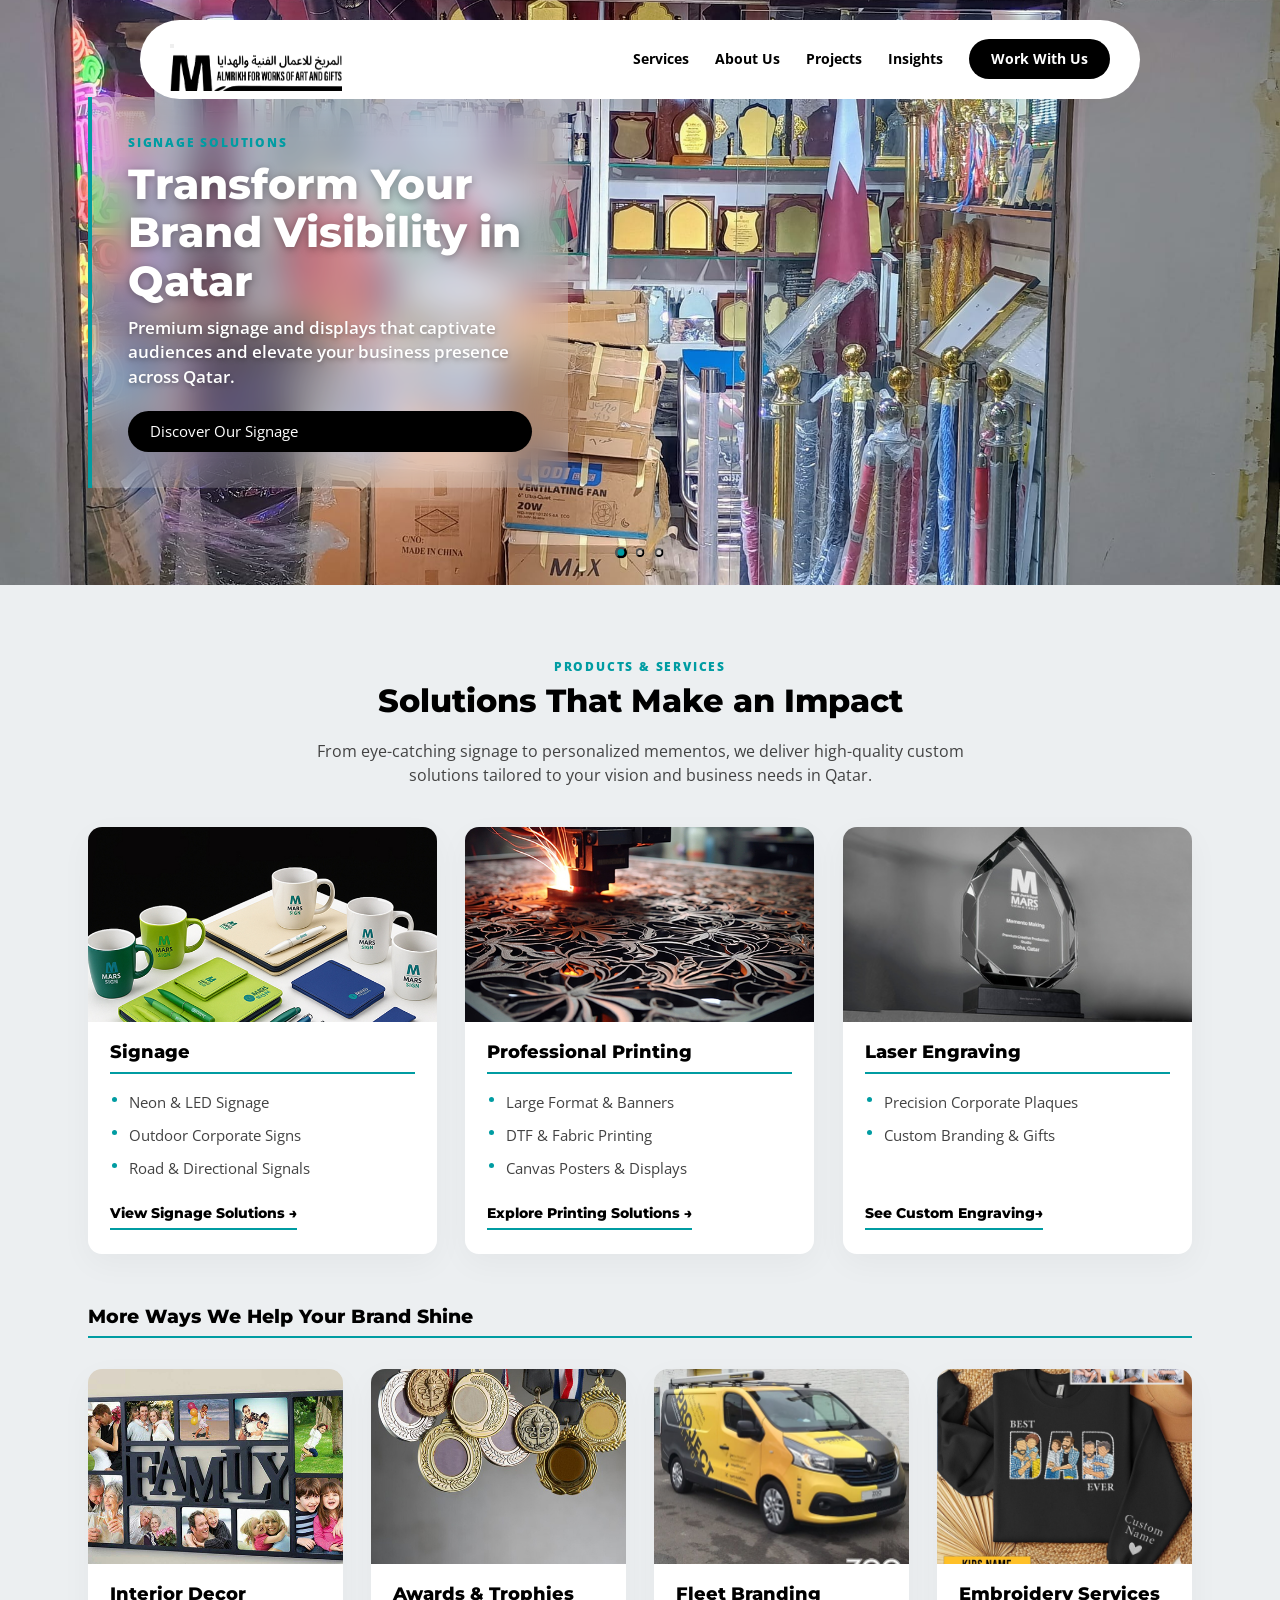
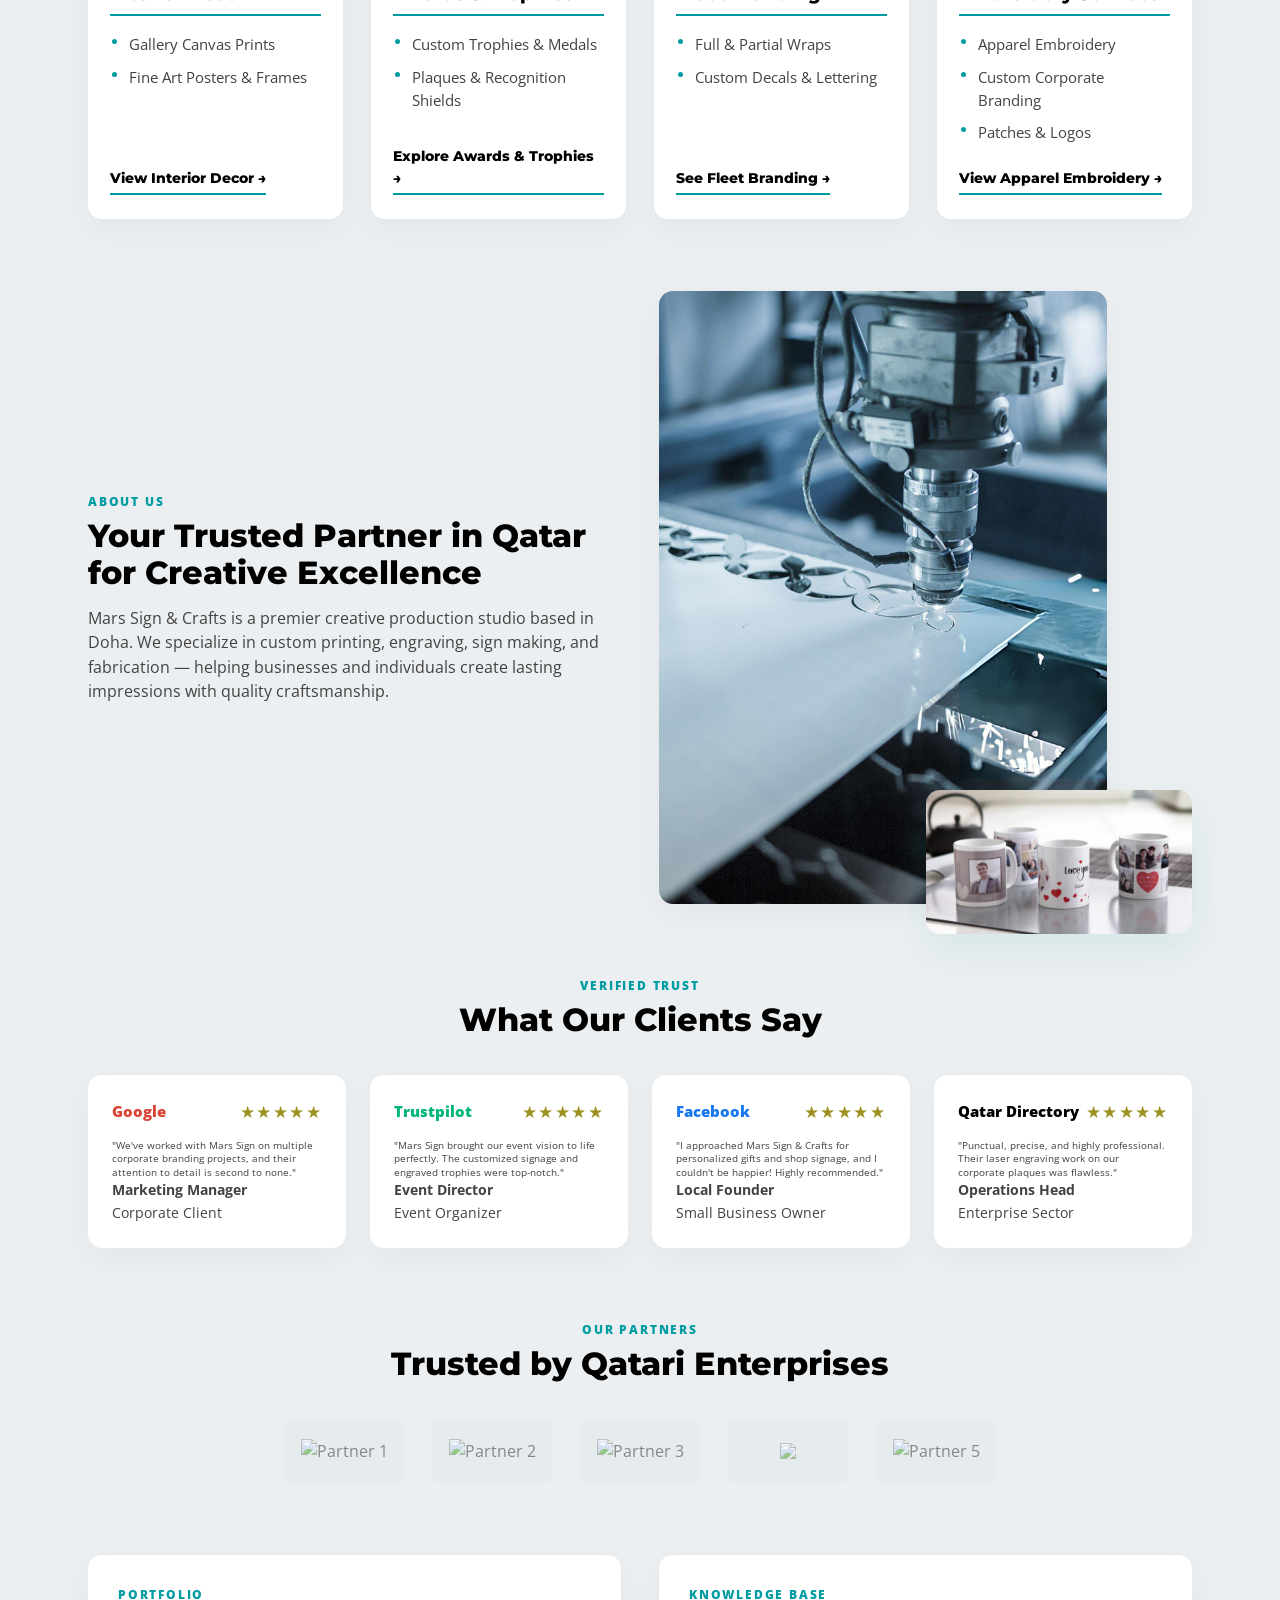
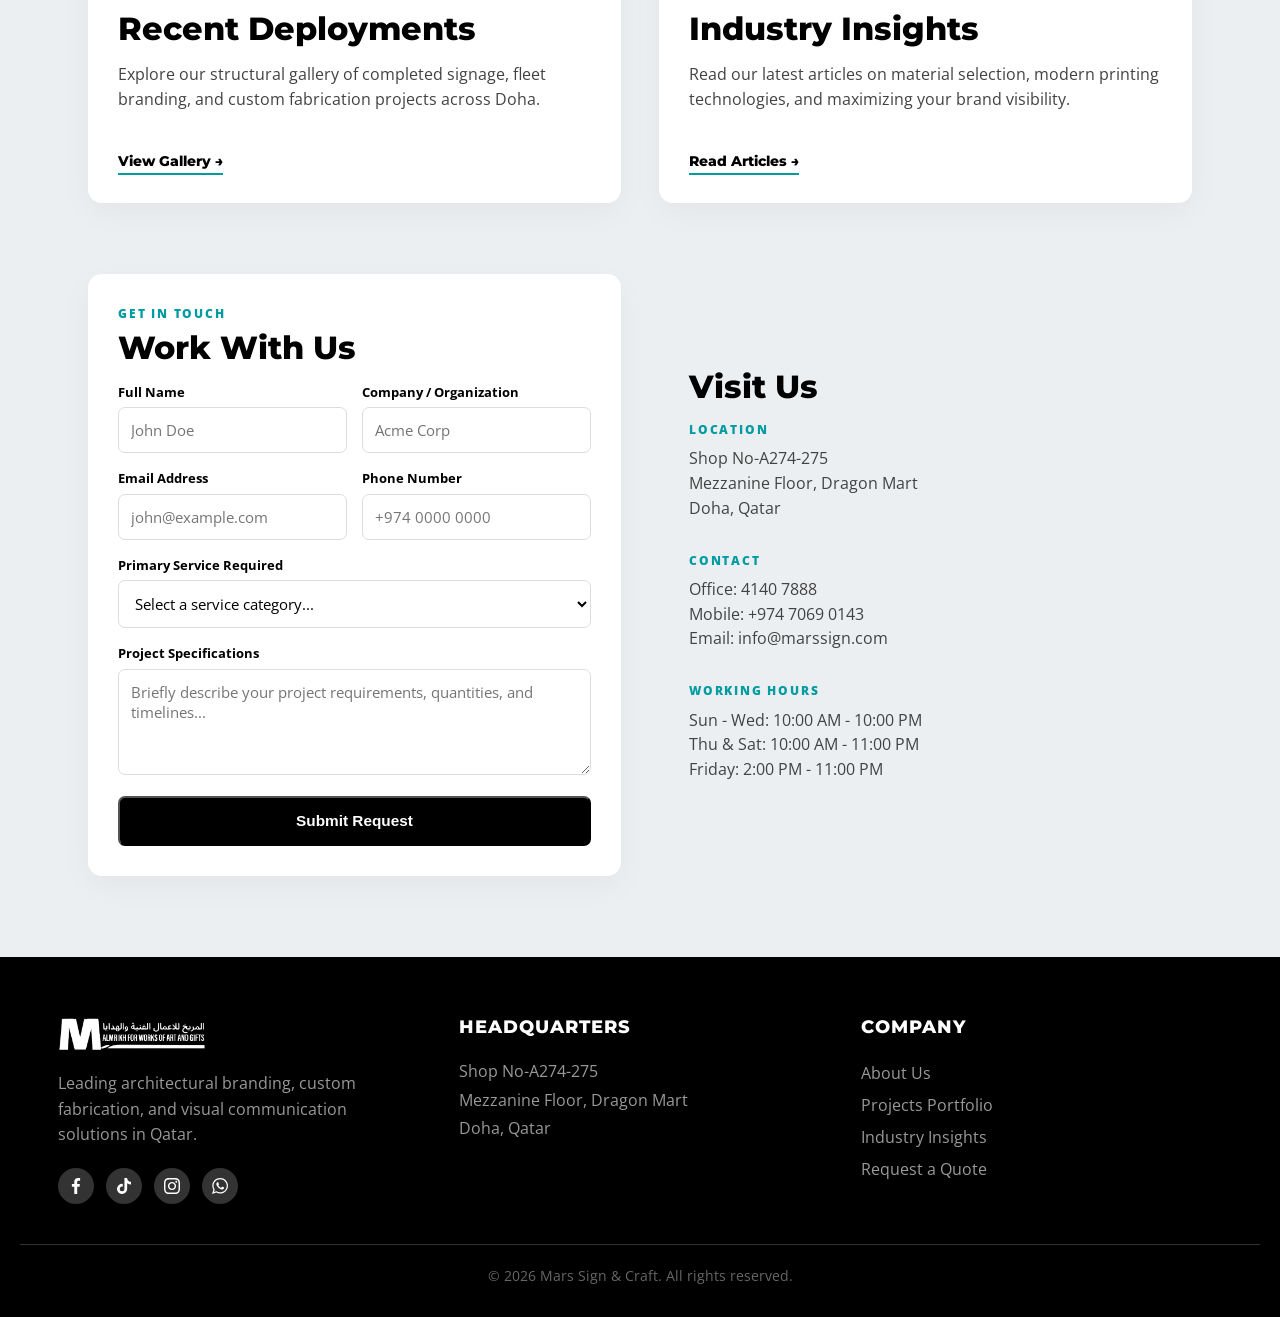
==== commit 56c5bde5: "marssign logo" ====
--- a/index.html
+++ b/index.html
@@ -15,7 +15,7 @@
     
     <!-- Favicons (Browser Tab Icons) -->
     <!-- Note: We are using your SVG logo as the primary icon -->
-    <link rel="icon" type="image/svg+xml" href="/images/0/20885491/Mars-logo-PpRQrZOCPddFumb2s9tzmg.svg">
+    <link rel="icon" type="image/svg+xml" href="/images/0/20885491/M-figures.png">
     <!-- Fallback icons (ensure you upload a 32x32 and 180x180 PNG to your root folder eventually) -->
     <link rel="icon" type="image/png" sizes="32x32" href="/favicon.png">
     <link rel="apple-touch-icon" href="/apple-touch-icon.png">
@@ -171,7 +171,7 @@
                 <span class="bar"></span>
             </button>
             <a href="/" class="logo" aria-label="Mars Signs Home">
-                <img src="/images/0/20885491/Mars-logo-PpRQrZOCPddFumb2s9tzmg.svg" alt="Mars Signs Logo" width="172" height="47" class="brand-logo">
+                <img src="/images/0/20885491/favico.png" alt="Mars Signs Logo" width="172" height="47" class="brand-logo">
             </a>
         </div>
         <nav class="primary-nav">
@@ -530,7 +530,7 @@
         
         <!-- Brand & Socials -->
         <div style="flex: 1; min-width: 250px;">
-            <img src="/images/0/20885491/Mars-logo-PpRQrZOCPddFumb2s9tzmg.svg" alt="Mars Signs Logo" style="width: 150px; margin-bottom: 20px; filter: brightness(0) invert(1);">
+            <img src="/images/0/20885491/Mars-logo-PpRQrZOCPddFumb2s9tzmg.png" alt="Mars Signs Logo" style="width: 150px; margin-bottom: 20px; filter: brightness(0) invert(1);">
             <p style="color: #999; line-height: 1.6; margin-bottom: 20px;">
                 Leading architectural branding, custom fabrication, and visual communication solutions in Qatar.
             </p>
--- a/style.css
+++ b/style.css
@@ -96,7 +96,7 @@
 }
 
 .brand-logo { 
-    filter: invert(1) brightness(0); 
+    filter: invert(0) brightness(0); 
     height: 38px;
 } 
 
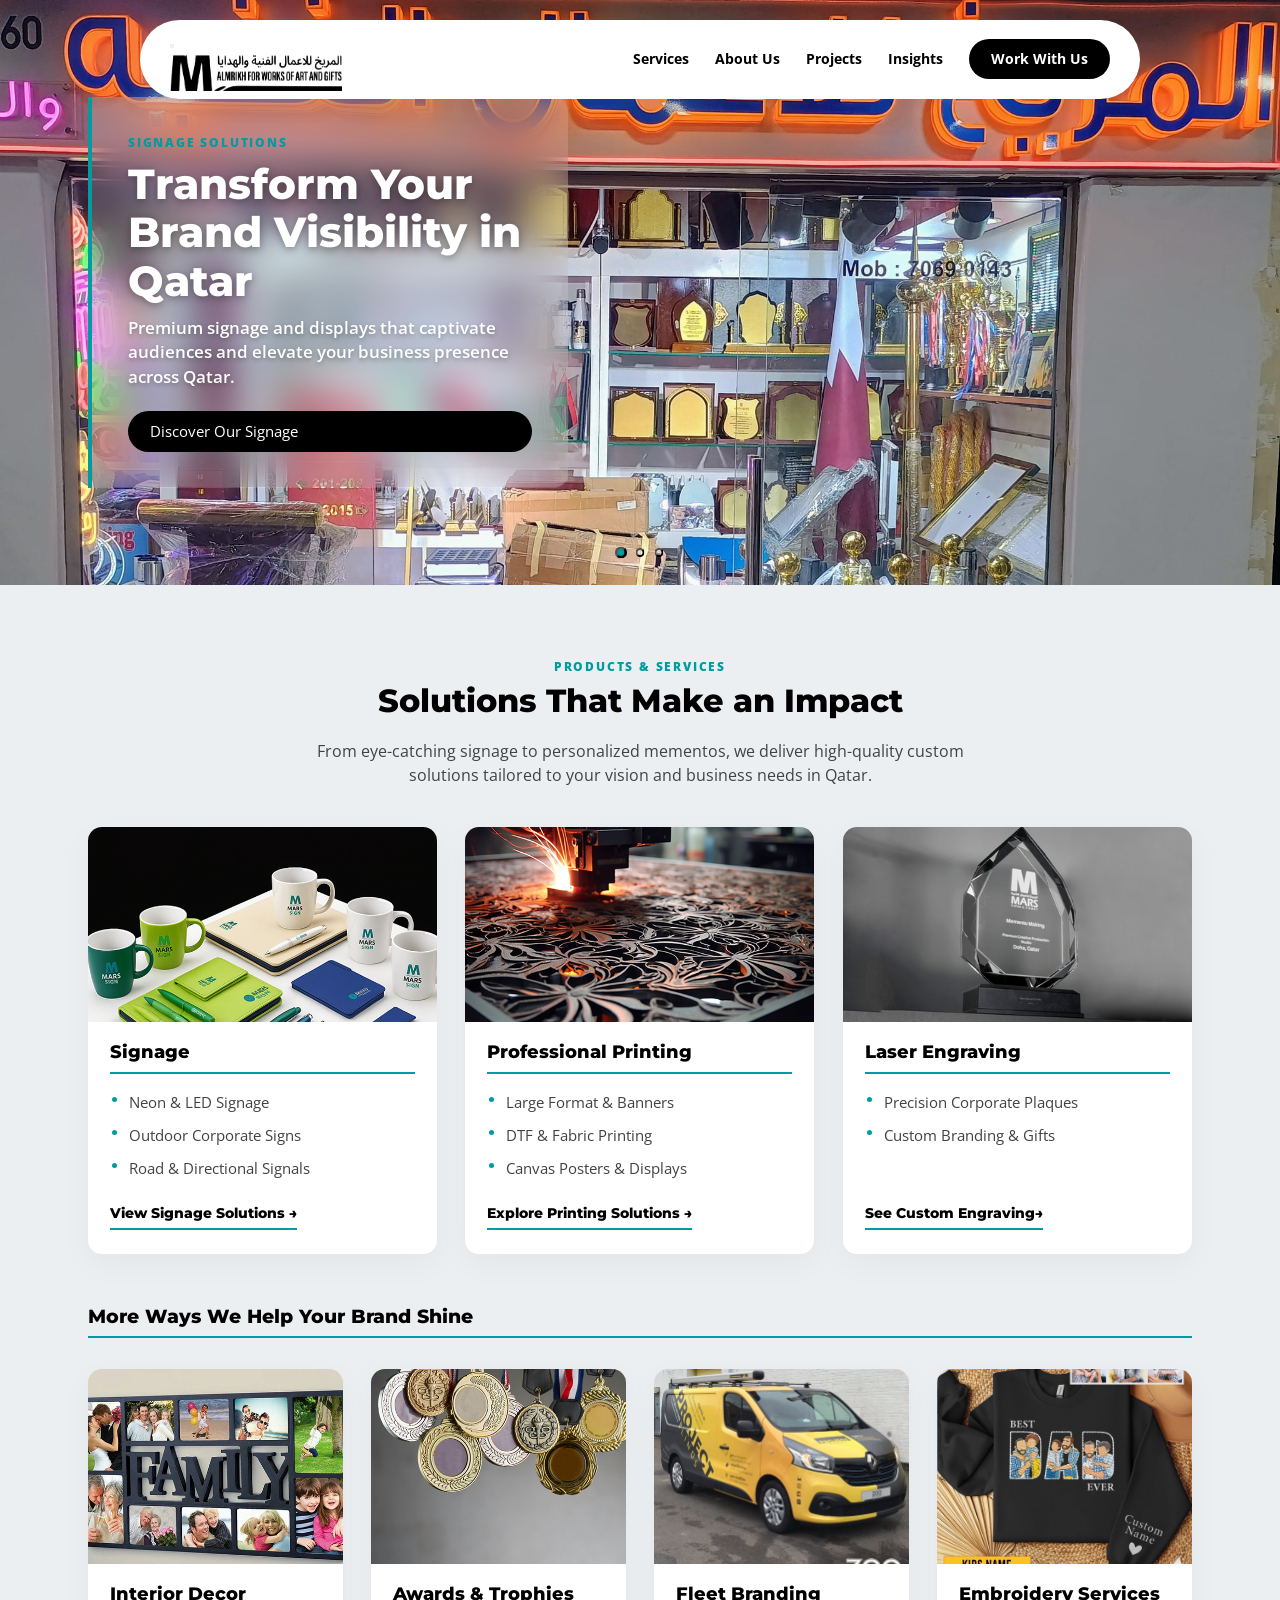
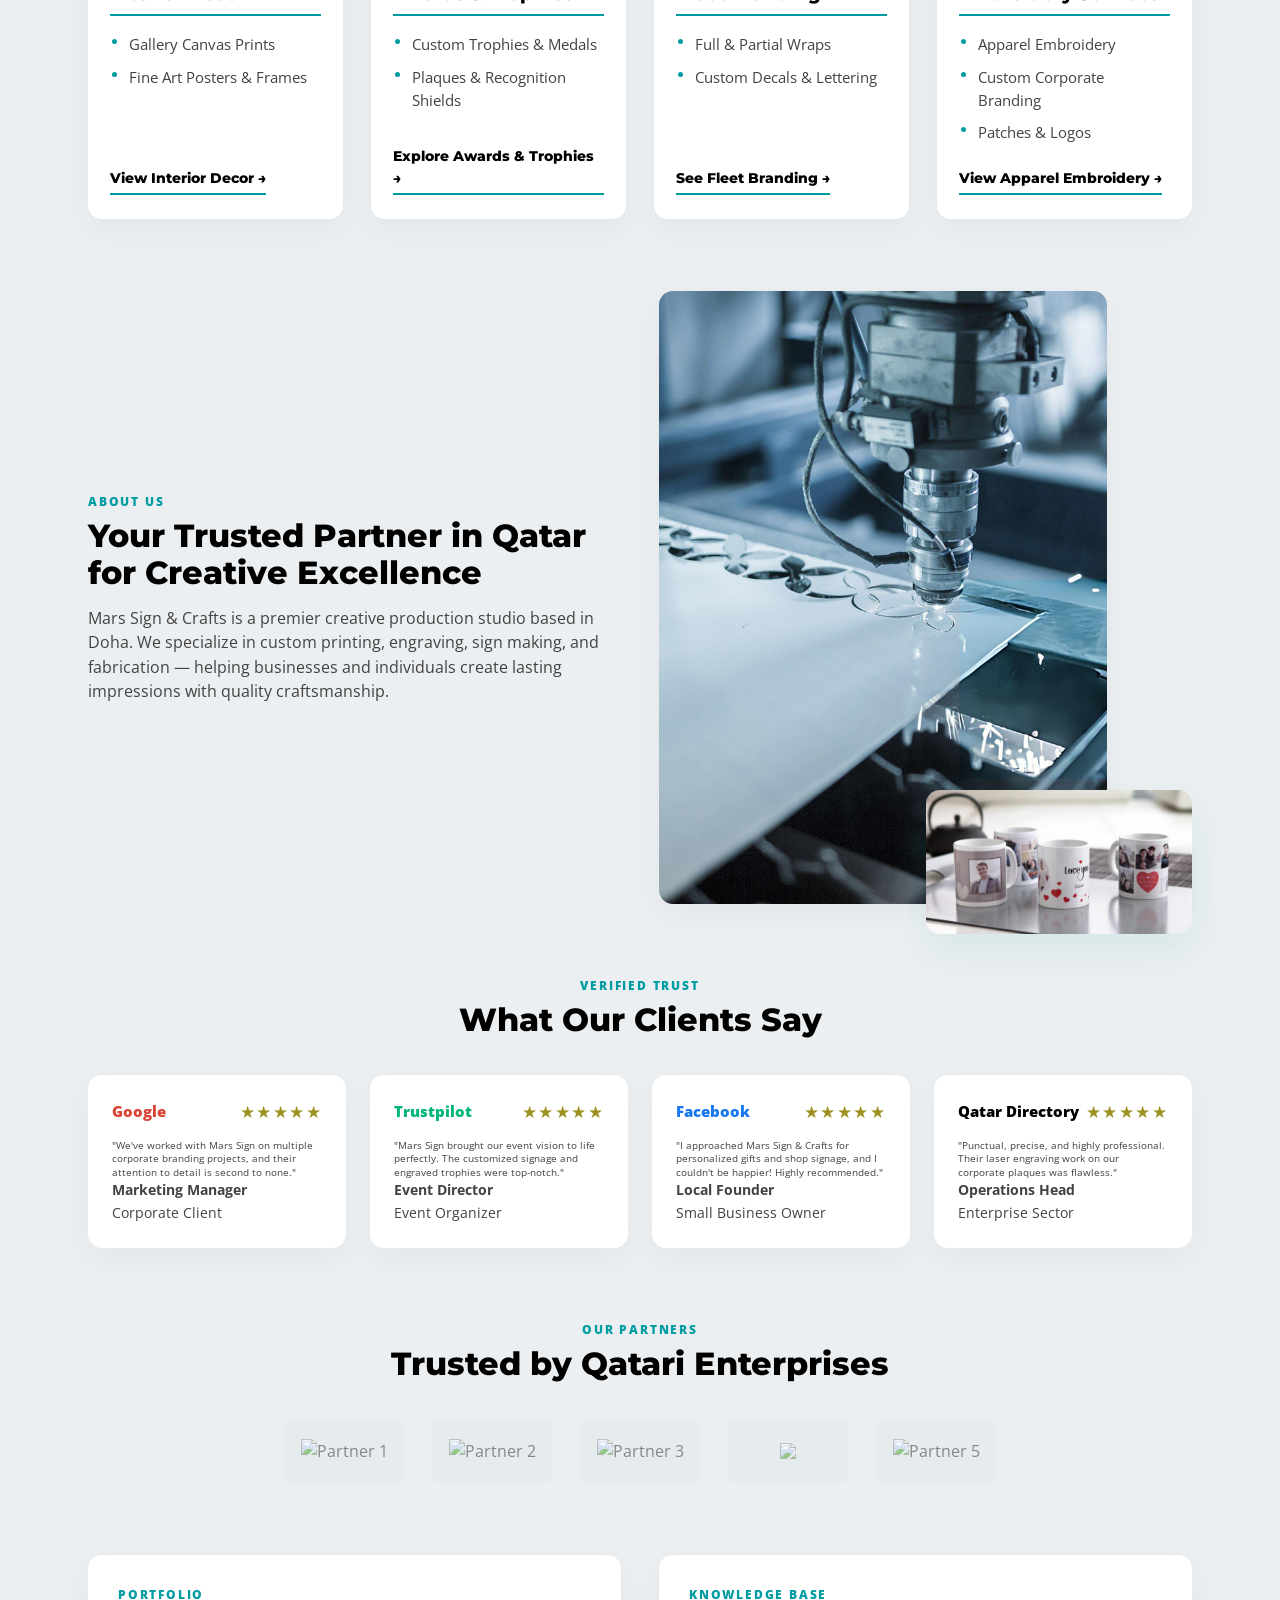
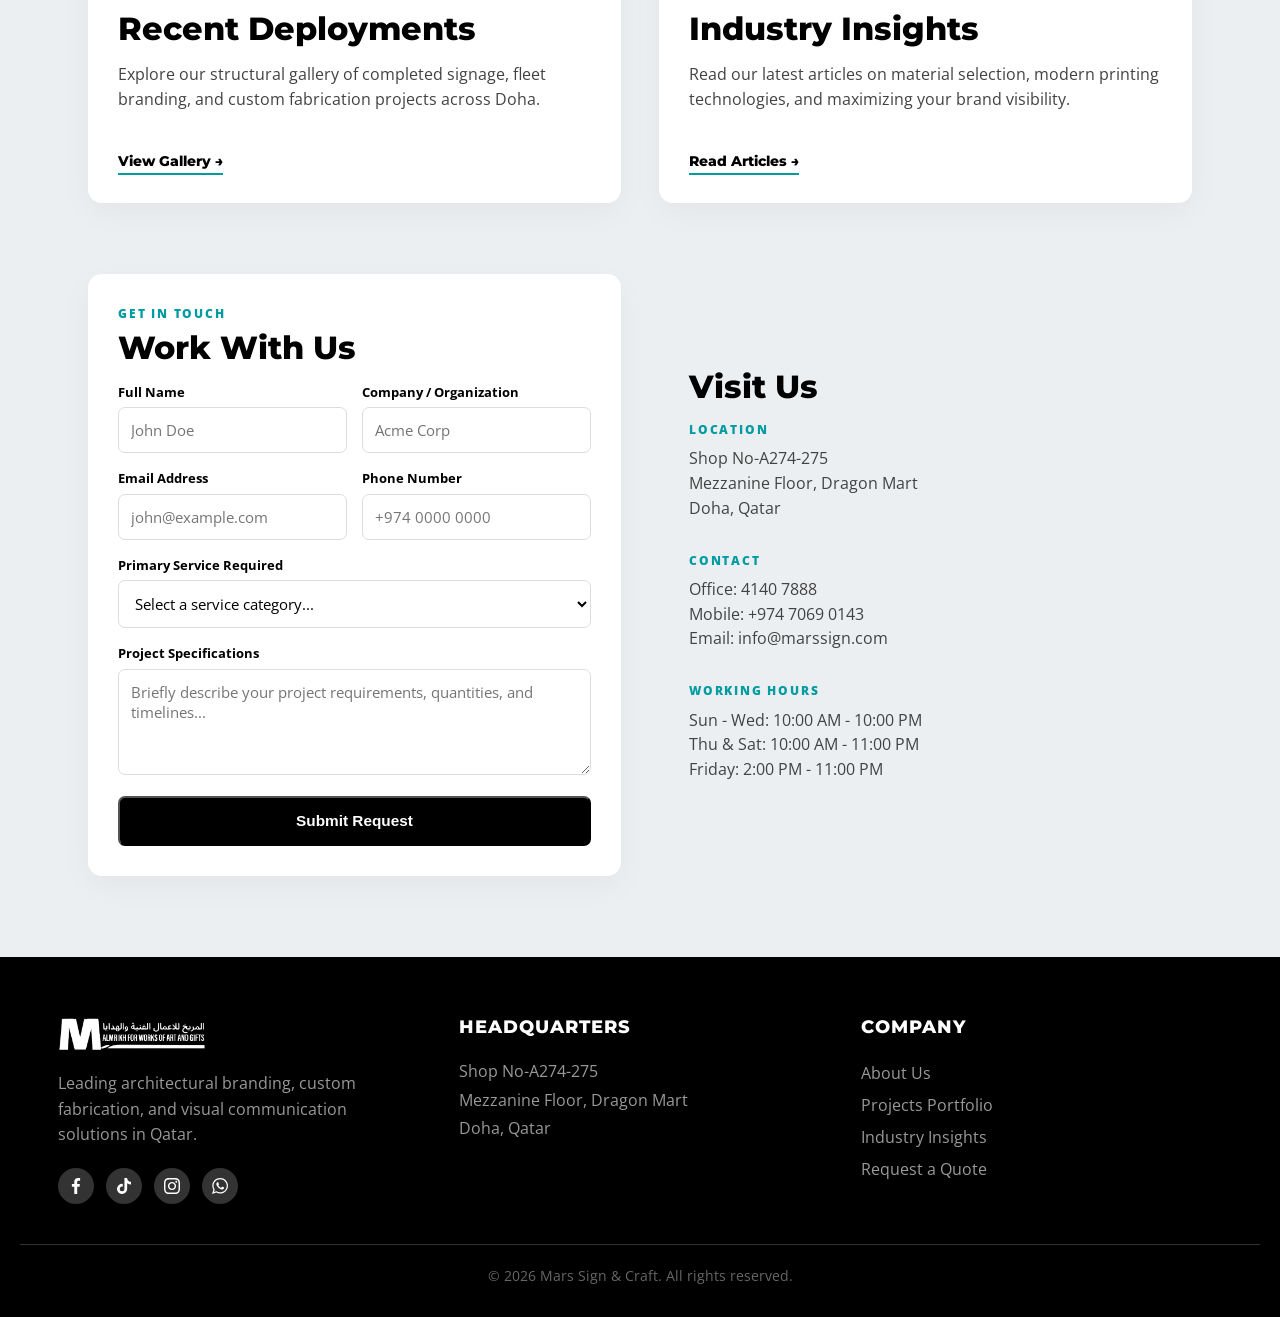
==== commit 196ca27a: "adjusting hero iage to top-center" ====
--- a/index.html
+++ b/index.html
@@ -185,8 +185,6 @@
 </header>
 
     <main>
-        <!-- AUTO-PLAYING HERO CAROUSEL - Improved height and messaging -->
-        <!-- AUTO-PLAYING HERO CAROUSEL -->
         <!-- AUTO-PLAYING HERO CAROUSEL -->
         <section class="hero-carousel" id="hero">
             <!-- Slide 1 (Main H1) -->
@@ -254,7 +252,7 @@
                     <div class="card-content">
                         <h3 class="card-title">Signage</h3>
                         <ul>
-                            <li>Neon & LED Signage</li>
+                            <li>Neon & LED Signage    </li>
                             <li>Outdoor Corporate Signs</li>
                             <li>Road & Directional Signals</li>
                         </ul>
--- a/style.css
+++ b/style.css
@@ -171,12 +171,12 @@
 
 .slide-image { 
     position: absolute; 
-    top: 0; 
+    top:0; 
     left: 0; 
     width: 100%; 
     height: 100%; 
     background-size: cover; 
-    background-position: center; 
+    background-position: top center; 
     transform: scale(1.04); 
     transition: transform 6s ease-out; 
 }
